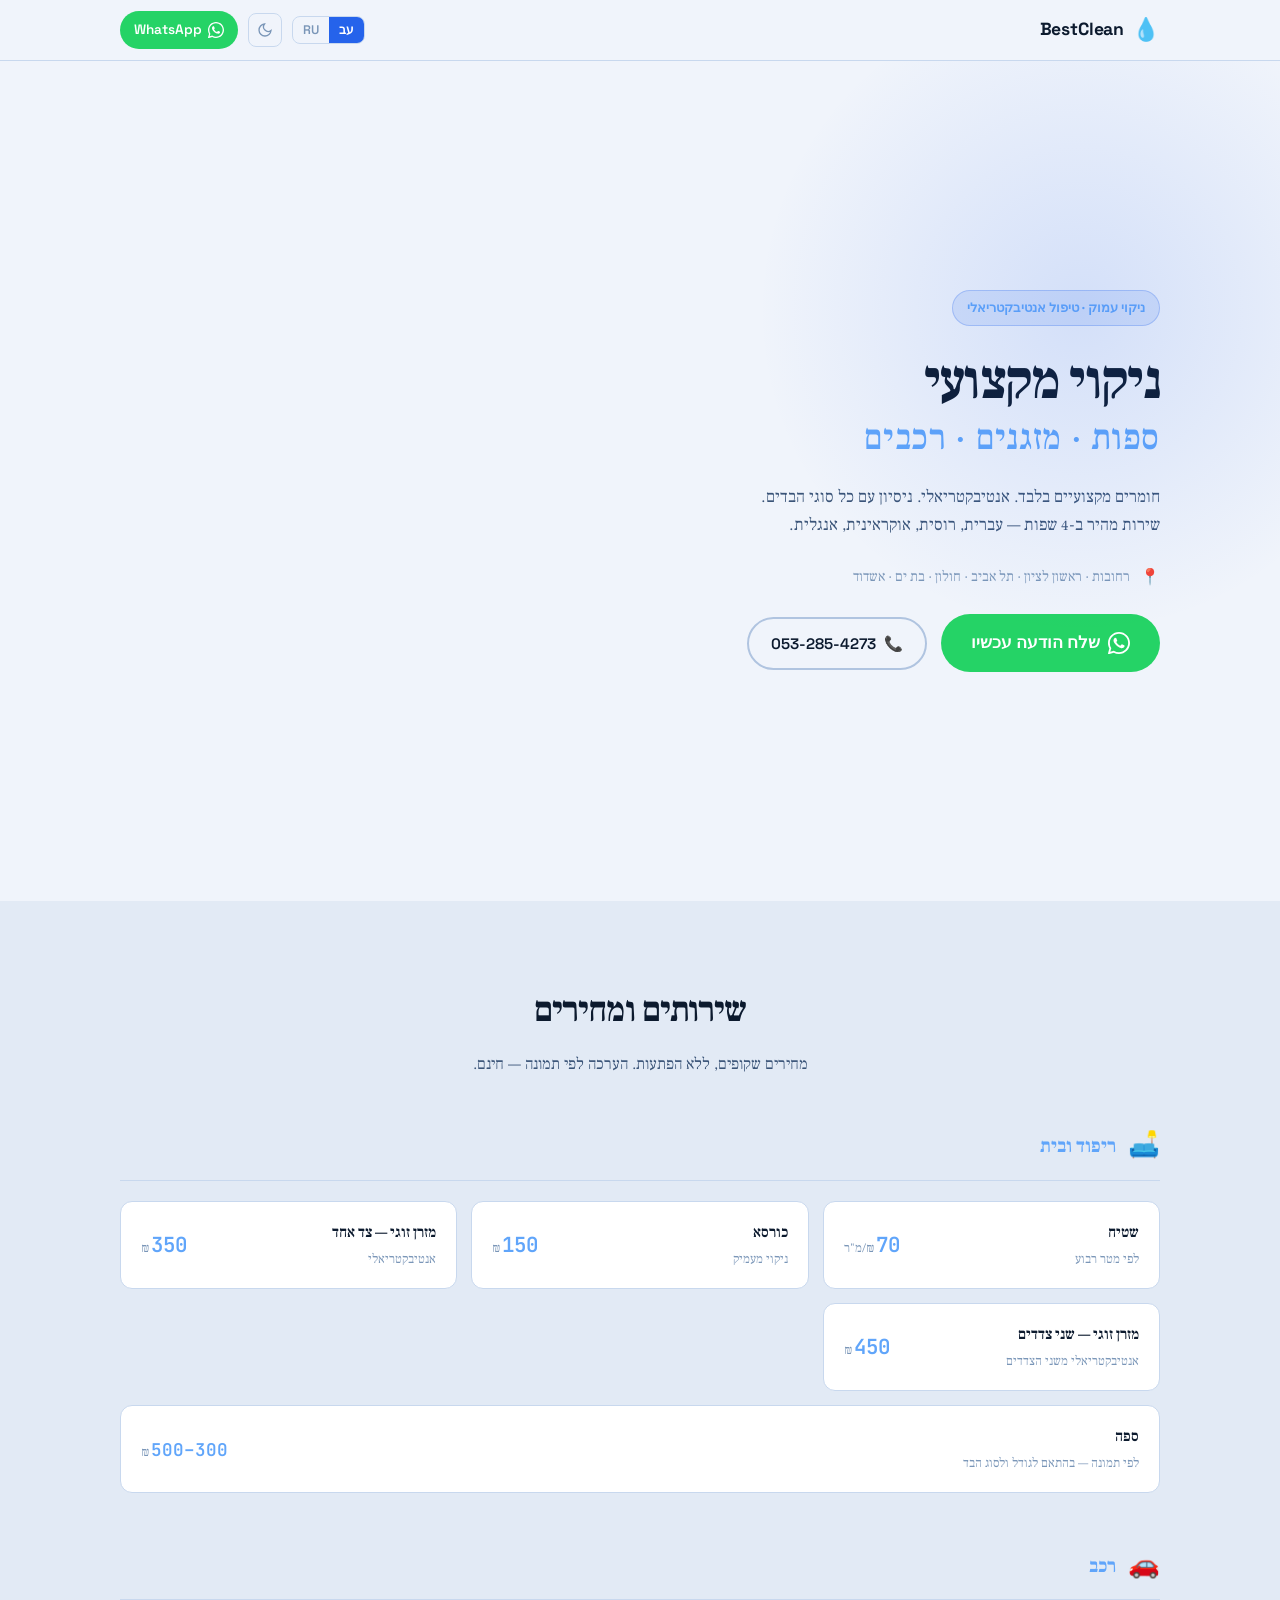
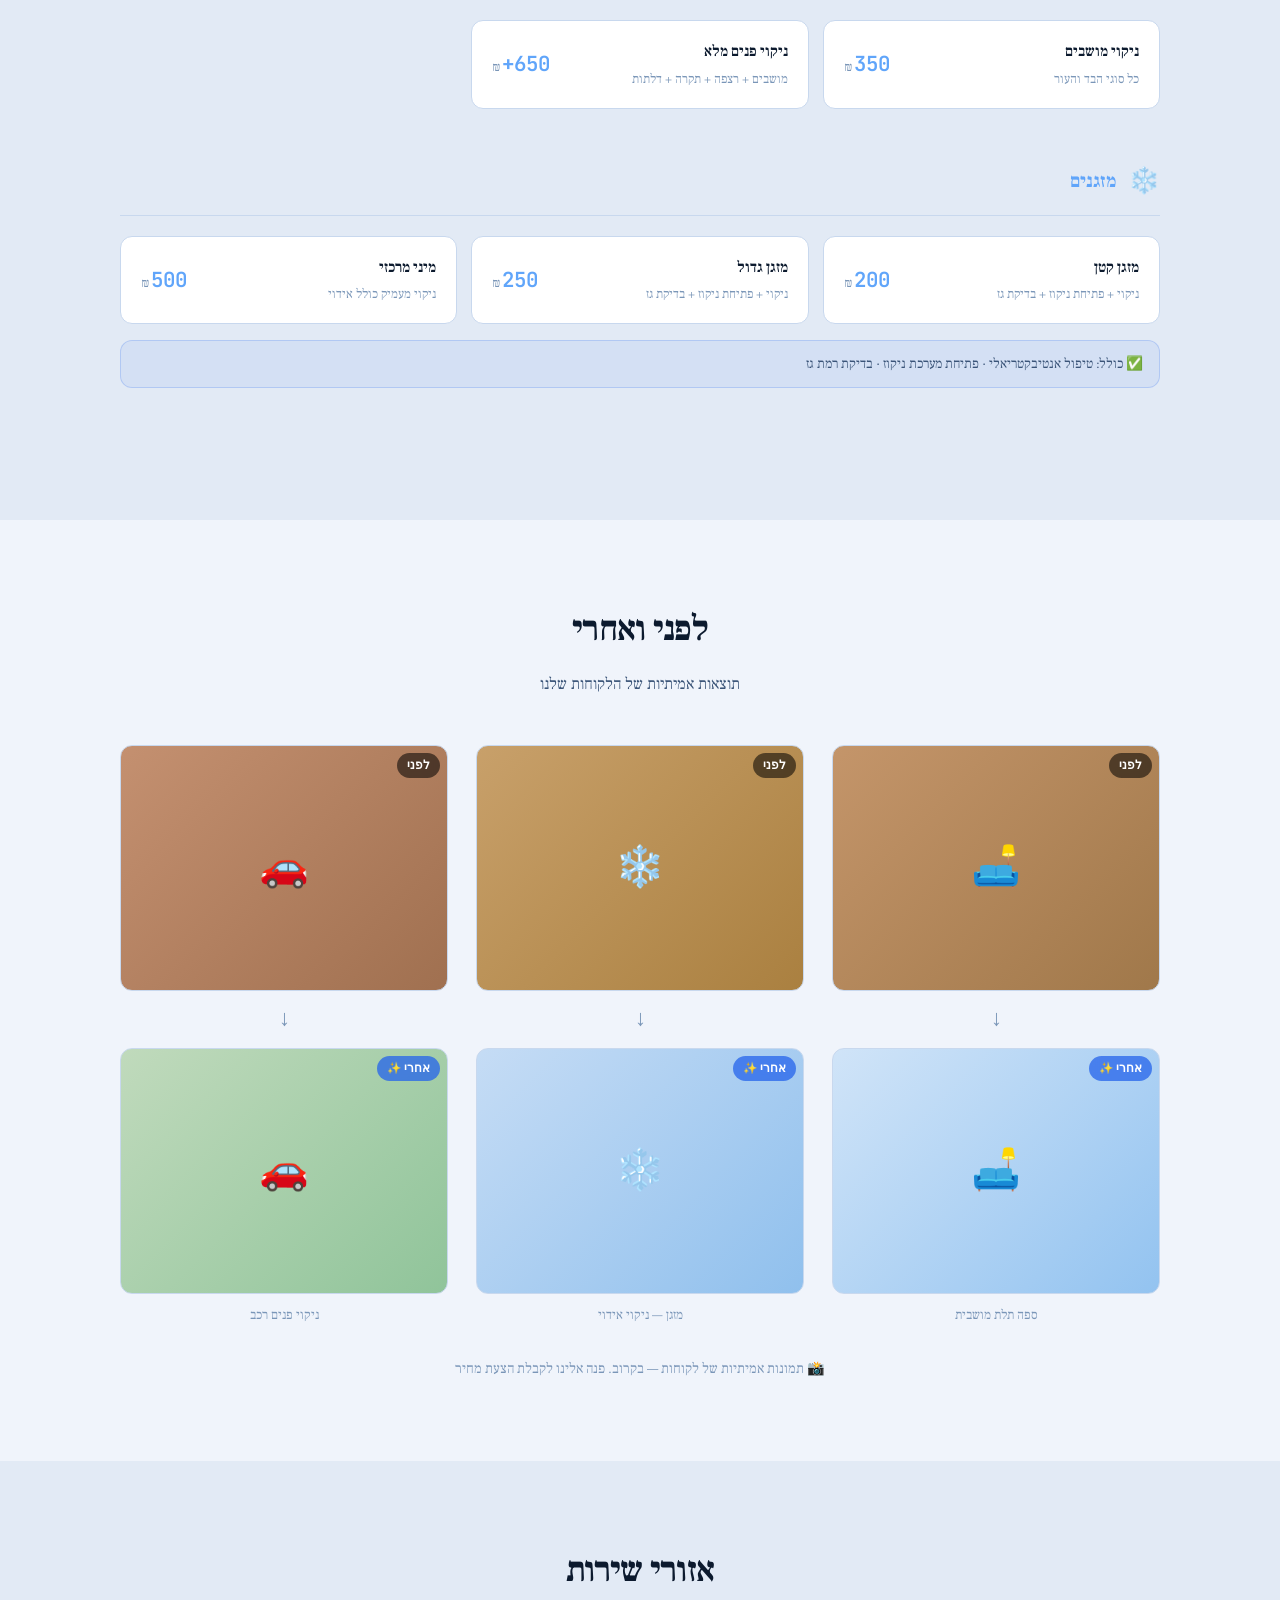
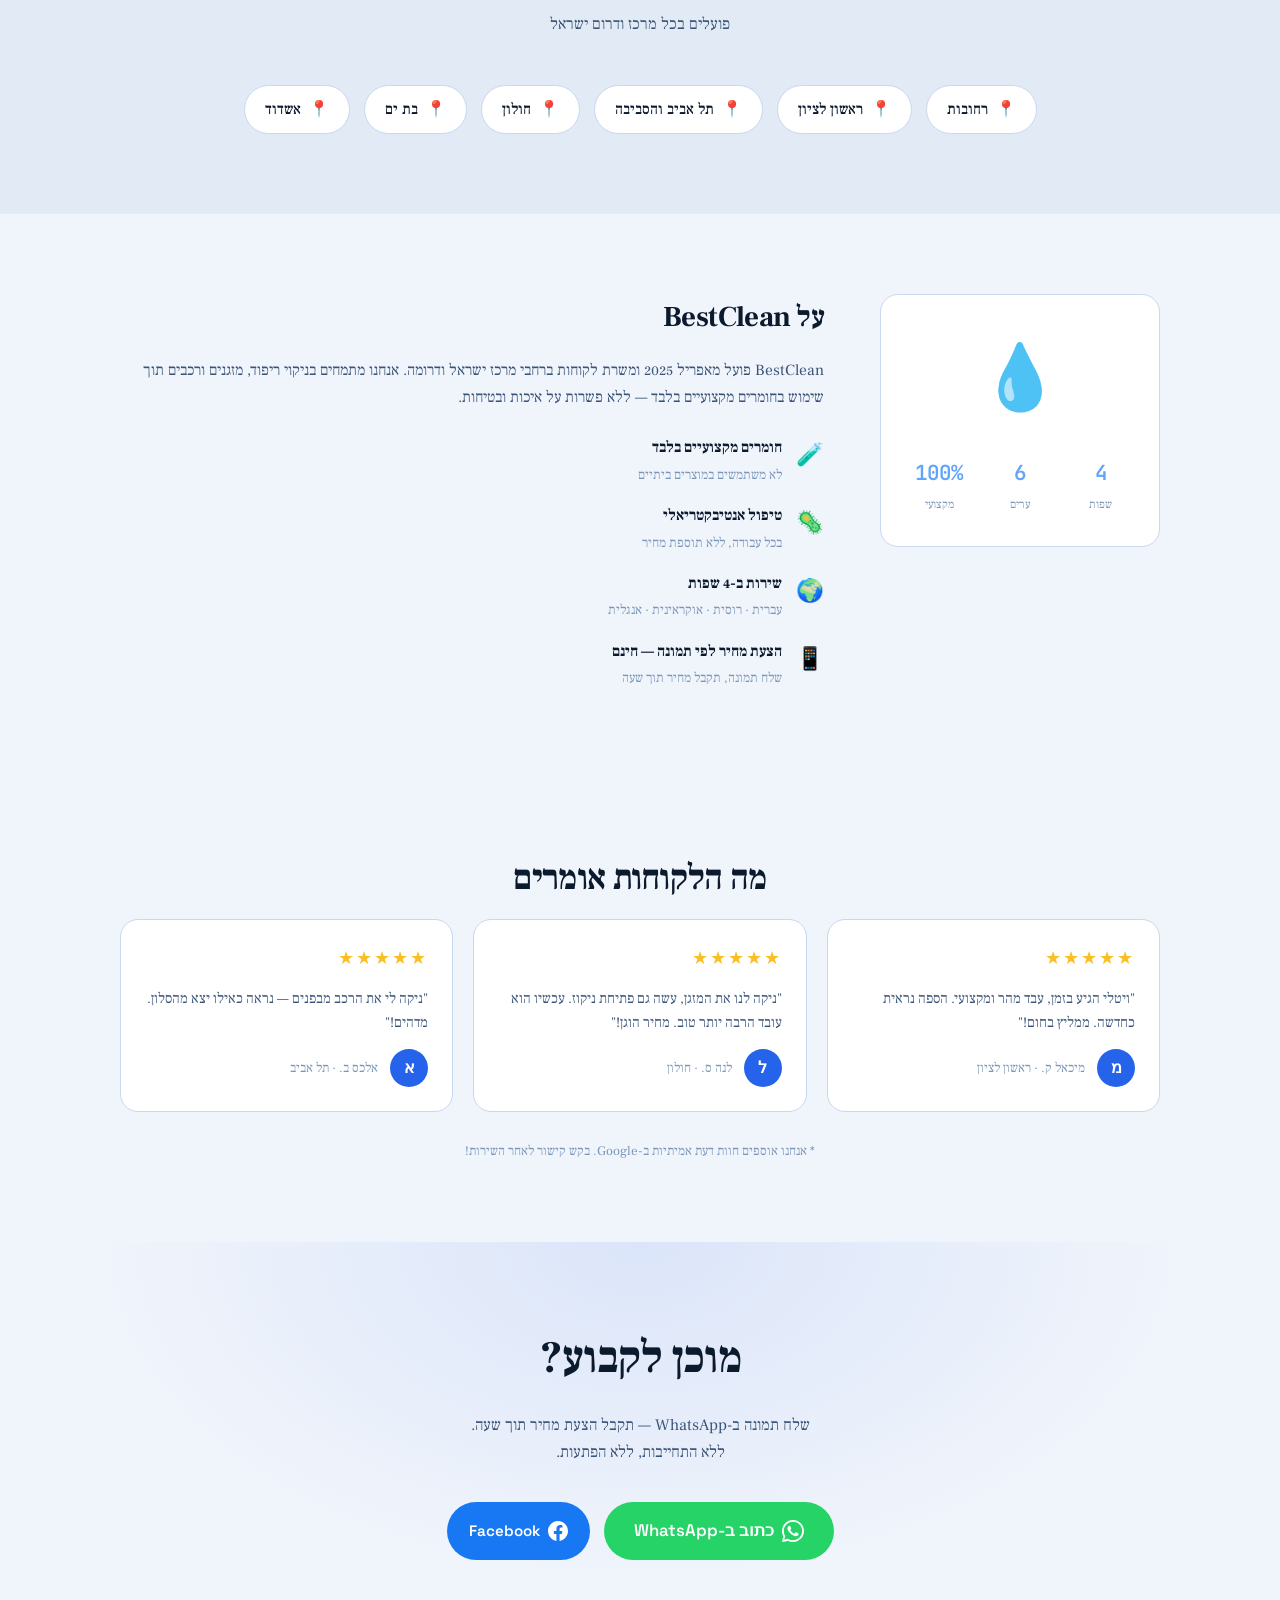
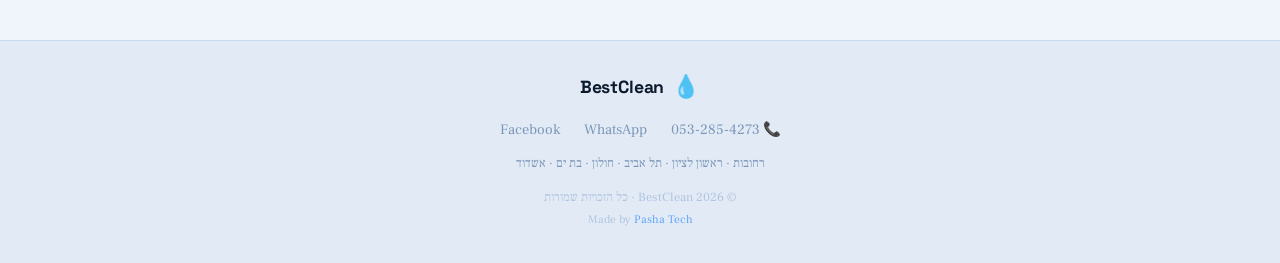
==== clients/bestclean/index.html @ 0916fb98 "feat: первый сайт клиента — BestClean (Виталий)" ====
<!DOCTYPE html>
<html lang="he" dir="rtl" data-lang="he" data-theme="dark">
<head>
  <meta charset="UTF-8" />
  <meta name="viewport" content="width=device-width, initial-scale=1.0" />

  <!-- SEO — Hebrew -->
  <title>BestClean · ניקוי מקצועי ספות מזגנים רכבים | רחובות, ראשון לציון, תל אביב</title>
  <meta name="description" content="ניקוי מקצועי של ספות, מזרנים, שטיחים, מזגנים ורכבים. שירות ב-4 שפות. רחובות, ראשון לציון, תל אביב, חולון, בת ים, אשדוד." />

  <!-- Open Graph -->
  <meta property="og:title" content="BestClean — ניקוי מקצועי" />
  <meta property="og:description" content="ספות, מזגנים, רכבים — ניקוי עמוק ואנטיבקטריאלי" />
  <meta property="og:type" content="website" />

  <!-- Fonts -->
  <link rel="preconnect" href="https://fonts.googleapis.com" />
  <link rel="preconnect" href="https://fonts.gstatic.com" crossorigin />
  <link href="https://fonts.googleapis.com/css2?family=Space+Grotesk:wght@400;500;600;700&family=Frank+Ruhl+Libre:wght@400;500;700&family=JetBrains+Mono:wght@400;600&display=swap" rel="stylesheet" />

  <link rel="stylesheet" href="styles.css" />
</head>
<body>

  <div class="grain" aria-hidden="true"></div>

  <!-- ============================
       НАВИГАЦИЯ
  ============================= -->
  <nav class="nav">
    <div class="nav-inner container">

      <a class="nav-logo" href="#">
        <span class="logo-drop">💧</span>
        <span class="logo-name">BestClean</span>
      </a>

      <div class="nav-actions">

        <!-- Переключатель языков -->
        <div class="lang-switch" role="group" aria-label="Language">
          <button class="lang-btn active" data-lang-btn="he">עב</button>
          <button class="lang-btn"        data-lang-btn="ru">RU</button>
        </div>

        <!-- Переключатель темы -->
        <button id="themeToggle" class="theme-toggle" aria-label="Toggle theme">
          <svg class="icon-sun" viewBox="0 0 24 24" fill="none" stroke="currentColor" stroke-width="2" stroke-linecap="round">
            <circle cx="12" cy="12" r="4"/>
            <line x1="12" y1="2"  x2="12" y2="4"/><line x1="12" y1="20" x2="12" y2="22"/>
            <line x1="4.22" y1="4.22" x2="5.64" y2="5.64"/><line x1="18.36" y1="18.36" x2="19.78" y2="19.78"/>
            <line x1="2" y1="12" x2="4" y2="12"/><line x1="20" y1="12" x2="22" y2="12"/>
            <line x1="4.22" y1="19.78" x2="5.64" y2="18.36"/><line x1="18.36" y1="5.64" x2="19.78" y2="4.22"/>
          </svg>
          <svg class="icon-moon" viewBox="0 0 24 24" fill="none" stroke="currentColor" stroke-width="2" stroke-linecap="round">
            <path d="M21 12.79A9 9 0 1 1 11.21 3a7 7 0 0 0 9.79 9.79z"/>
          </svg>
        </button>

        <!-- WhatsApp CTA -->
        <a class="btn-wa nav-cta" href="https://wa.me/972532854273?text=%D7%A9%D7%9C%D7%95%D7%9D%2C%20%D7%90%D7%A0%D7%99%20%D7%9E%D7%A2%D7%95%D7%A0%D7%99%D7%99%D7%9F%20%D7%91%D7%A0%D7%99%D7%A7%D7%95%D7%99" target="_blank" rel="noopener">
          <svg viewBox="0 0 24 24" fill="currentColor" width="16" height="16"><path d="M17.472 14.382c-.297-.149-1.758-.867-2.03-.967-.273-.099-.471-.148-.67.15-.197.297-.767.966-.94 1.164-.173.199-.347.223-.644.075-.297-.15-1.255-.463-2.39-1.475-.883-.788-1.48-1.761-1.653-2.059-.173-.297-.018-.458.13-.606.134-.133.298-.347.446-.52.149-.174.198-.298.298-.497.099-.198.05-.371-.025-.52-.075-.149-.669-1.612-.916-2.207-.242-.579-.487-.5-.669-.51-.173-.008-.371-.01-.57-.01-.198 0-.52.074-.792.372-.272.297-1.04 1.016-1.04 2.479 0 1.462 1.065 2.875 1.213 3.074.149.198 2.096 3.2 5.077 4.487.709.306 1.262.489 1.694.625.712.227 1.36.195 1.871.118.571-.085 1.758-.719 2.006-1.413.248-.694.248-1.289.173-1.413-.074-.124-.272-.198-.57-.347z"/><path d="M12 0C5.373 0 0 5.373 0 12c0 2.125.555 4.122 1.528 5.855L.057 23.215a.75.75 0 0 0 .928.928l5.36-1.471A11.943 11.943 0 0 0 12 24c6.627 0 12-5.373 12-12S18.627 0 12 0zm0 22c-1.907 0-3.694-.5-5.24-1.373l-.375-.217-3.882 1.065 1.065-3.882-.217-.375A9.956 9.956 0 0 1 2 12C2 6.477 6.477 2 12 2s10 4.477 10 10-4.477 10-10 10z"/></svg>
          WhatsApp
        </a>

      </div>
    </div>
  </nav>

  <!-- ============================
       HERO
  ============================= -->
  <section class="hero" id="hero">
    <div class="hero-glow" aria-hidden="true"></div>
    <div class="container">
      <div class="hero-content">

        <div class="badge he-only">ניקוי עמוק · טיפול אנטיבקטריאלי</div>
        <div class="badge ru-only">Глубокая чистка · Антибактериальная обработка</div>

        <h1>
          <span class="he-only">ניקוי מקצועי<br><span class="h1-sub">ספות · מזגנים · רכבים</span></span>
          <span class="ru-only">Профессиональная<br>химчистка<br><span class="h1-sub">Диваны · Кондиционеры · Авто</span></span>
        </h1>

        <p class="hero-desc he-only">
          חומרים מקצועיים בלבד. אנטיבקטריאלי. ניסיון עם כל סוגי הבדים.<br>
          שירות מהיר ב-4 שפות — עברית, רוסית, אוקראינית, אנגלית.
        </p>
        <p class="hero-desc ru-only">
          Только профессиональная химия. Антибактериальная обработка. Опыт со всеми тканями.<br>
          Быстрый сервис на 4 языках — иврит, русский, украинский, английский.
        </p>

        <div class="hero-cities">
          <span class="city-dot">📍</span>
          <span class="he-only">רחובות · ראשון לציון · תל אביב · חולון · בת ים · אשדוד</span>
          <span class="ru-only">Реховот · Ришон · Тель-Авив · Холон · Бат-Ям · Ашдод</span>
        </div>

        <div class="hero-actions">
          <a class="btn-wa btn-wa-lg" href="https://wa.me/972532854273?text=%D7%A9%D7%9C%D7%95%D7%9D%2C%20%D7%90%D7%A0%D7%99%20%D7%9E%D7%A2%D7%95%D7%A0%D7%99%D7%99%D7%9F%20%D7%91%D7%A0%D7%99%D7%A7%D7%95%D7%99" target="_blank" rel="noopener">
            <svg viewBox="0 0 24 24" fill="currentColor" width="22" height="22"><path d="M17.472 14.382c-.297-.149-1.758-.867-2.03-.967-.273-.099-.471-.148-.67.15-.197.297-.767.966-.94 1.164-.173.199-.347.223-.644.075-.297-.15-1.255-.463-2.39-1.475-.883-.788-1.48-1.761-1.653-2.059-.173-.297-.018-.458.13-.606.134-.133.298-.347.446-.52.149-.174.198-.298.298-.497.099-.198.05-.371-.025-.52-.075-.149-.669-1.612-.916-2.207-.242-.579-.487-.5-.669-.51-.173-.008-.371-.01-.57-.01-.198 0-.52.074-.792.372-.272.297-1.04 1.016-1.04 2.479 0 1.462 1.065 2.875 1.213 3.074.149.198 2.096 3.2 5.077 4.487.709.306 1.262.489 1.694.625.712.227 1.36.195 1.871.118.571-.085 1.758-.719 2.006-1.413.248-.694.248-1.289.173-1.413-.074-.124-.272-.198-.57-.347z"/><path d="M12 0C5.373 0 0 5.373 0 12c0 2.125.555 4.122 1.528 5.855L.057 23.215a.75.75 0 0 0 .928.928l5.36-1.471A11.943 11.943 0 0 0 12 24c6.627 0 12-5.373 12-12S18.627 0 12 0zm0 22c-1.907 0-3.694-.5-5.24-1.373l-.375-.217-3.882 1.065 1.065-3.882-.217-.375A9.956 9.956 0 0 1 2 12C2 6.477 6.477 2 12 2s10 4.477 10 10-4.477 10-10 10z"/></svg>
            <span class="he-only">שלח הודעה עכשיו</span>
            <span class="ru-only">Написать сейчас</span>
          </a>
          <a class="btn-phone" href="tel:+972532854273">
            <span>📞</span> 053-285-4273
          </a>
        </div>

      </div>
    </div>
  </section>

  <!-- ============================
       УСЛУГИ И ПРАЙС
  ============================= -->
  <section class="services section-fade" id="services">
    <div class="container">

      <h2 class="section-title">
        <span class="he-only">שירותים ומחירים</span>
        <span class="ru-only">Услуги и цены</span>
      </h2>
      <p class="section-sub he-only">מחירים שקופים, ללא הפתעות. הערכה לפי תמונה — חינם.</p>
      <p class="section-sub ru-only">Прозрачные цены без сюрпризов. Оценка по фото — бесплатно.</p>

      <!-- Категория 1: Мягкая мебель -->
      <div class="service-category">
        <div class="category-header">
          <span class="category-icon">🛋️</span>
          <h3>
            <span class="he-only">ריפוד ובית</span>
            <span class="ru-only">Мягкая мебель</span>
          </h3>
        </div>
        <div class="service-grid">

          <div class="service-card">
            <div class="service-info">
              <div class="service-name">
                <span class="he-only">שטיח</span>
                <span class="ru-only">Ковёр</span>
              </div>
              <div class="service-desc">
                <span class="he-only">לפי מטר רבוע</span>
                <span class="ru-only">За квадратный метр</span>
              </div>
            </div>
            <div class="service-price"><span class="price-num">70</span><span class="price-sym">₪/מ"ר</span></div>
          </div>

          <div class="service-card">
            <div class="service-info">
              <div class="service-name">
                <span class="he-only">כורסא</span>
                <span class="ru-only">Кресло</span>
              </div>
              <div class="service-desc">
                <span class="he-only">ניקוי מעמיק</span>
                <span class="ru-only">Глубокая чистка</span>
              </div>
            </div>
            <div class="service-price"><span class="price-num">150</span><span class="price-sym">₪</span></div>
          </div>

          <div class="service-card">
            <div class="service-info">
              <div class="service-name">
                <span class="he-only">מזרן זוגי — צד אחד</span>
                <span class="ru-only">Матрас двусп. — 1 сторона</span>
              </div>
              <div class="service-desc">
                <span class="he-only">אנטיבקטריאלי</span>
                <span class="ru-only">Антибактериальная обработка</span>
              </div>
            </div>
            <div class="service-price"><span class="price-num">350</span><span class="price-sym">₪</span></div>
          </div>

          <div class="service-card">
            <div class="service-info">
              <div class="service-name">
                <span class="he-only">מזרן זוגי — שני צדדים</span>
                <span class="ru-only">Матрас двусп. — 2 стороны</span>
              </div>
              <div class="service-desc">
                <span class="he-only">אנטיבקטריאלי משני הצדדים</span>
                <span class="ru-only">Обе стороны</span>
              </div>
            </div>
            <div class="service-price"><span class="price-num">450</span><span class="price-sym">₪</span></div>
          </div>

          <div class="service-card service-card-wide">
            <div class="service-info">
              <div class="service-name">
                <span class="he-only">ספה</span>
                <span class="ru-only">Диван</span>
              </div>
              <div class="service-desc">
                <span class="he-only">לפי תמונה — בהתאם לגודל ולסוג הבד</span>
                <span class="ru-only">По фото — зависит от размера и типа ткани</span>
              </div>
            </div>
            <div class="service-price price-range"><span class="price-num">300–500</span><span class="price-sym">₪</span></div>
          </div>

        </div>
      </div>

      <!-- Категория 2: Автомобили -->
      <div class="service-category">
        <div class="category-header">
          <span class="category-icon">🚗</span>
          <h3>
            <span class="he-only">רכב</span>
            <span class="ru-only">Автомобили</span>
          </h3>
        </div>
        <div class="service-grid">

          <div class="service-card">
            <div class="service-info">
              <div class="service-name">
                <span class="he-only">ניקוי מושבים</span>
                <span class="ru-only">Сиденья автомобиля</span>
              </div>
              <div class="service-desc">
                <span class="he-only">כל סוגי הבד והעור</span>
                <span class="ru-only">Ткань и кожа</span>
              </div>
            </div>
            <div class="service-price"><span class="price-num">350</span><span class="price-sym">₪</span></div>
          </div>

          <div class="service-card">
            <div class="service-info">
              <div class="service-name">
                <span class="he-only">ניקוי פנים מלא</span>
                <span class="ru-only">Полная чистка изнутри</span>
              </div>
              <div class="service-desc">
                <span class="he-only">מושבים + רצפה + תקרה + דלתות</span>
                <span class="ru-only">Сиденья + пол + потолок + двери</span>
              </div>
            </div>
            <div class="service-price"><span class="price-num">650+</span><span class="price-sym">₪</span></div>
          </div>

        </div>
      </div>

      <!-- Категория 3: Кондиционеры -->
      <div class="service-category">
        <div class="category-header">
          <span class="category-icon">❄️</span>
          <h3>
            <span class="he-only">מזגנים</span>
            <span class="ru-only">Кондиционеры</span>
          </h3>
        </div>
        <div class="service-grid">

          <div class="service-card">
            <div class="service-info">
              <div class="service-name">
                <span class="he-only">מזגן קטן</span>
                <span class="ru-only">Кондиционер маленький</span>
              </div>
              <div class="service-desc">
                <span class="he-only">ניקוי + פתיחת ניקוז + בדיקת גז</span>
                <span class="ru-only">Чистка + дренаж + проверка газа</span>
              </div>
            </div>
            <div class="service-price"><span class="price-num">200</span><span class="price-sym">₪</span></div>
          </div>

          <div class="service-card">
            <div class="service-info">
              <div class="service-name">
                <span class="he-only">מזגן גדול</span>
                <span class="ru-only">Кондиционер большой</span>
              </div>
              <div class="service-desc">
                <span class="he-only">ניקוי + פתיחת ניקוז + בדיקת גז</span>
                <span class="ru-only">Чистка + дренаж + проверка газа</span>
              </div>
            </div>
            <div class="service-price"><span class="price-num">250</span><span class="price-sym">₪</span></div>
          </div>

          <div class="service-card">
            <div class="service-info">
              <div class="service-name">
                <span class="he-only">מיני מרכזי</span>
                <span class="ru-only">Мини-меркази (центральный)</span>
              </div>
              <div class="service-desc">
                <span class="he-only">ניקוי מעמיק כולל אידוי</span>
                <span class="ru-only">Глубокая чистка, включая испаритель</span>
              </div>
            </div>
            <div class="service-price"><span class="price-num">500</span><span class="price-sym">₪</span></div>
          </div>

        </div>
        <div class="services-note">
          <span class="he-only">✅ כולל: טיפול אנטיבקטריאלי · פתיחת מערכת ניקוז · בדיקת רמת גז</span>
          <span class="ru-only">✅ Включено: антибактериальная обработка · пробивка дренажа · проверка уровня газа</span>
        </div>
      </div>

    </div>
  </section>

  <!-- ============================
       ГАЛЕРЕЯ ДО / ПОСЛЕ
  ============================= -->
  <section class="gallery section-fade" id="gallery">
    <div class="container">

      <h2 class="section-title">
        <span class="he-only">לפני ואחרי</span>
        <span class="ru-only">До и после</span>
      </h2>
      <p class="section-sub he-only">תוצאות אמיתיות של הלקוחות שלנו</p>
      <p class="section-sub ru-only">Реальные результаты наших клиентов</p>

      <div class="gallery-grid">

        <!-- Пара 1: Диван -->
        <div class="gallery-pair">
          <div class="gallery-item before">
            <div class="gallery-img sofa-before">🛋️</div>
            <div class="gallery-label">
              <span class="he-only">לפני</span>
              <span class="ru-only">До</span>
            </div>
          </div>
          <div class="gallery-arrow">→</div>
          <div class="gallery-item after">
            <div class="gallery-img sofa-after">🛋️</div>
            <div class="gallery-label after-label">
              <span class="he-only">אחרי ✨</span>
              <span class="ru-only">После ✨</span>
            </div>
          </div>
          <div class="gallery-caption">
            <span class="he-only">ספה תלת מושבית</span>
            <span class="ru-only">Диван трёхместный</span>
          </div>
        </div>

        <!-- Пара 2: Кондиционер -->
        <div class="gallery-pair">
          <div class="gallery-item before">
            <div class="gallery-img ac-before">❄️</div>
            <div class="gallery-label">
              <span class="he-only">לפני</span>
              <span class="ru-only">До</span>
            </div>
          </div>
          <div class="gallery-arrow">→</div>
          <div class="gallery-item after">
            <div class="gallery-img ac-after">❄️</div>
            <div class="gallery-label after-label">
              <span class="he-only">אחרי ✨</span>
              <span class="ru-only">После ✨</span>
            </div>
          </div>
          <div class="gallery-caption">
            <span class="he-only">מזגן — ניקוי אידוי</span>
            <span class="ru-only">Кондиционер — паровая чистка</span>
          </div>
        </div>

        <!-- Пара 3: Автомобиль -->
        <div class="gallery-pair">
          <div class="gallery-item before">
            <div class="gallery-img car-before">🚗</div>
            <div class="gallery-label">
              <span class="he-only">לפני</span>
              <span class="ru-only">До</span>
            </div>
          </div>
          <div class="gallery-arrow">→</div>
          <div class="gallery-item after">
            <div class="gallery-img car-after">🚗</div>
            <div class="gallery-label after-label">
              <span class="he-only">אחרי ✨</span>
              <span class="ru-only">После ✨</span>
            </div>
          </div>
          <div class="gallery-caption">
            <span class="he-only">ניקוי פנים רכב</span>
            <span class="ru-only">Полная чистка авто</span>
          </div>
        </div>

      </div>

      <p class="gallery-note">
        <span class="he-only">📸 תמונות אמיתיות של לקוחות — בקרוב. פנה אלינו לקבלת הצעת מחיר</span>
        <span class="ru-only">📸 Реальные фото клиентов — скоро. Напишите нам для оценки</span>
      </p>

    </div>
  </section>

  <!-- ============================
       ЗОНА ОБСЛУЖИВАНИЯ
  ============================= -->
  <section class="areas section-fade" id="areas">
    <div class="container">

      <h2 class="section-title">
        <span class="he-only">אזורי שירות</span>
        <span class="ru-only">Зона обслуживания</span>
      </h2>
      <p class="section-sub he-only">פועלים בכל מרכז ודרום ישראל</p>
      <p class="section-sub ru-only">Работаем по всему центру и югу Израиля</p>

      <div class="areas-grid">
        <div class="area-chip">
          <span class="area-pin">📍</span>
          <span class="he-only">רחובות</span>
          <span class="ru-only">Реховот</span>
        </div>
        <div class="area-chip">
          <span class="area-pin">📍</span>
          <span class="he-only">ראשון לציון</span>
          <span class="ru-only">Ришон-ле-Цион</span>
        </div>
        <div class="area-chip">
          <span class="area-pin">📍</span>
          <span class="he-only">תל אביב והסביבה</span>
          <span class="ru-only">Тель-Авив и округ</span>
        </div>
        <div class="area-chip">
          <span class="area-pin">📍</span>
          <span class="he-only">חולון</span>
          <span class="ru-only">Холон</span>
        </div>
        <div class="area-chip">
          <span class="area-pin">📍</span>
          <span class="he-only">בת ים</span>
          <span class="ru-only">Бат-Ям</span>
        </div>
        <div class="area-chip">
          <span class="area-pin">📍</span>
          <span class="he-only">אשדוד</span>
          <span class="ru-only">Ашдод</span>
        </div>
      </div>

    </div>
  </section>

  <!-- ============================
       О КОМПАНИИ
  ============================= -->
  <section class="about section-fade" id="about">
    <div class="container">

      <div class="about-grid">
        <div class="about-visual">
          <div class="about-icon-block">
            <span class="about-emoji">💧</span>
            <div class="about-stats">
              <div class="stat">
                <span class="stat-num">4</span>
                <span class="stat-label he-only">שפות</span>
                <span class="stat-label ru-only">языка</span>
              </div>
              <div class="stat">
                <span class="stat-num">6</span>
                <span class="stat-label he-only">ערים</span>
                <span class="stat-label ru-only">городов</span>
              </div>
              <div class="stat">
                <span class="stat-num">100%</span>
                <span class="stat-label he-only">מקצועי</span>
                <span class="stat-label ru-only">профессионально</span>
              </div>
            </div>
          </div>
        </div>

        <div class="about-text">
          <h2>
            <span class="he-only">על BestClean</span>
            <span class="ru-only">О компании BestClean</span>
          </h2>

          <p class="he-only">
            BestClean פועל מאפריל 2025 ומשרת לקוחות ברחבי מרכז ישראל ודרומה.
            אנחנו מתמחים בניקוי ריפוד, מזגנים ורכבים תוך שימוש בחומרים מקצועיים בלבד —
            ללא פשרות על איכות ובטיחות.
          </p>
          <p class="ru-only">
            BestClean работает с апреля 2025 года, обслуживая клиентов по всему центру и югу Израиля.
            Специализируемся на чистке мягкой мебели, кондиционеров и автомобилей —
            только профессиональная химия, без компромиссов по качеству и безопасности.
          </p>

          <ul class="about-features">
            <li>
              <span class="feature-icon">🧪</span>
              <div>
                <strong class="he-only">חומרים מקצועיים בלבד</strong>
                <strong class="ru-only">Только профессиональная химия</strong>
                <p class="he-only">לא משתמשים במוצרים ביתיים</p>
                <p class="ru-only">Не используем бытовые средства</p>
              </div>
            </li>
            <li>
              <span class="feature-icon">🦠</span>
              <div>
                <strong class="he-only">טיפול אנטיבקטריאלי</strong>
                <strong class="ru-only">Антибактериальная обработка</strong>
                <p class="he-only">בכל עבודה, ללא תוספת מחיר</p>
                <p class="ru-only">В каждом заказе, без доплаты</p>
              </div>
            </li>
            <li>
              <span class="feature-icon">🌍</span>
              <div>
                <strong class="he-only">שירות ב-4 שפות</strong>
                <strong class="ru-only">Сервис на 4 языках</strong>
                <p class="he-only">עברית · רוסית · אוקראינית · אנגלית</p>
                <p class="ru-only">Иврит · Русский · Украинский · Английский</p>
              </div>
            </li>
            <li>
              <span class="feature-icon">📱</span>
              <div>
                <strong class="he-only">הצעת מחיר לפי תמונה — חינם</strong>
                <strong class="ru-only">Оценка по фото — бесплатно</strong>
                <p class="he-only">שלח תמונה, תקבל מחיר תוך שעה</p>
                <p class="ru-only">Пришли фото — цена в течение часа</p>
              </div>
            </li>
          </ul>
        </div>
      </div>

    </div>
  </section>

  <!-- ============================
       ОТЗЫВЫ
  ============================= -->
  <section class="reviews section-fade" id="reviews">
    <div class="container">

      <h2 class="section-title">
        <span class="he-only">מה הלקוחות אומרים</span>
        <span class="ru-only">Что говорят клиенты</span>
      </h2>

      <div class="reviews-grid">

        <div class="review-card">
          <div class="review-stars">★★★★★</div>
          <p class="review-text he-only">"ויטלי הגיע בזמן, עבד מהר ומקצועי. הספה נראית כחדשה. ממליץ בחום!"</p>
          <p class="review-text ru-only">"Виталий приехал вовремя, работал быстро и профессионально. Диван как новый. Рекомендую!"</p>
          <div class="review-author">
            <div class="review-avatar">מ</div>
            <div>
              <div class="review-name he-only">מיכאל ק. · ראשון לציון</div>
              <div class="review-name ru-only">Михаил К. · Ришон-ле-Цион</div>
            </div>
          </div>
        </div>

        <div class="review-card">
          <div class="review-stars">★★★★★</div>
          <p class="review-text he-only">"ניקה לנו את המזגן, עשה גם פתיחת ניקוז. עכשיו הוא עובד הרבה יותר טוב. מחיר הוגן!"</p>
          <p class="review-text ru-only">"Почистил кондиционер, сделал и дренаж. Теперь работает намного лучше. Цена честная!"</p>
          <div class="review-author">
            <div class="review-avatar">ל</div>
            <div>
              <div class="review-name he-only">לנה ס. · חולון</div>
              <div class="review-name ru-only">Лена С. · Холон</div>
            </div>
          </div>
        </div>

        <div class="review-card">
          <div class="review-stars">★★★★★</div>
          <p class="review-text he-only">"ניקה לי את הרכב מבפנים — נראה כאילו יצא מהסלון. מדהים!"</p>
          <p class="review-text ru-only">"Почистил машину изнутри — выглядит как из салона. Потрясающе!"</p>
          <div class="review-author">
            <div class="review-avatar">א</div>
            <div>
              <div class="review-name he-only">אלכס ב. · תל אביב</div>
              <div class="review-name ru-only">Алекс Б. · Тель-Авив</div>
            </div>
          </div>
        </div>

      </div>

      <p class="reviews-disclaimer">
        <span class="he-only">* אנחנו אוספים חוות דעת אמיתיות ב-Google. בקש קישור לאחר השירות!</span>
        <span class="ru-only">* Собираем реальные отзывы в Google. Попроси ссылку после услуги!</span>
      </p>

    </div>
  </section>

  <!-- ============================
       ФИНАЛЬНЫЙ CTA
  ============================= -->
  <section class="cta section-fade" id="cta">
    <div class="container">
      <h2>
        <span class="he-only">מוכן לקבוע?</span>
        <span class="ru-only">Готов записаться?</span>
      </h2>
      <p class="he-only">שלח תמונה ב-WhatsApp — תקבל הצעת מחיר תוך שעה.<br>ללא התחייבות, ללא הפתעות.</p>
      <p class="ru-only">Пришли фото в WhatsApp — цена в течение часа.<br>Без обязательств, без сюрпризов.</p>
      <div class="cta-actions">
        <a class="btn-wa btn-wa-lg" href="https://wa.me/972532854273?text=%D7%A9%D7%9C%D7%95%D7%9D%2C%20%D7%90%D7%A0%D7%99%20%D7%9E%D7%A2%D7%95%D7%A0%D7%99%D7%99%D7%9F%20%D7%91%D7%A0%D7%99%D7%A7%D7%95%D7%99" target="_blank" rel="noopener">
          <svg viewBox="0 0 24 24" fill="currentColor" width="22" height="22"><path d="M17.472 14.382c-.297-.149-1.758-.867-2.03-.967-.273-.099-.471-.148-.67.15-.197.297-.767.966-.94 1.164-.173.199-.347.223-.644.075-.297-.15-1.255-.463-2.39-1.475-.883-.788-1.48-1.761-1.653-2.059-.173-.297-.018-.458.13-.606.134-.133.298-.347.446-.52.149-.174.198-.298.298-.497.099-.198.05-.371-.025-.52-.075-.149-.669-1.612-.916-2.207-.242-.579-.487-.5-.669-.51-.173-.008-.371-.01-.57-.01-.198 0-.52.074-.792.372-.272.297-1.04 1.016-1.04 2.479 0 1.462 1.065 2.875 1.213 3.074.149.198 2.096 3.2 5.077 4.487.709.306 1.262.489 1.694.625.712.227 1.36.195 1.871.118.571-.085 1.758-.719 2.006-1.413.248-.694.248-1.289.173-1.413-.074-.124-.272-.198-.57-.347z"/><path d="M12 0C5.373 0 0 5.373 0 12c0 2.125.555 4.122 1.528 5.855L.057 23.215a.75.75 0 0 0 .928.928l5.36-1.471A11.943 11.943 0 0 0 12 24c6.627 0 12-5.373 12-12S18.627 0 12 0zm0 22c-1.907 0-3.694-.5-5.24-1.373l-.375-.217-3.882 1.065 1.065-3.882-.217-.375A9.956 9.956 0 0 1 2 12C2 6.477 6.477 2 12 2s10 4.477 10 10-4.477 10-10 10z"/></svg>
          <span class="he-only">כתוב ב-WhatsApp</span>
          <span class="ru-only">Написать в WhatsApp</span>
        </a>
        <a class="btn-fb" href="https://www.facebook.com/profile.php?id=61559598930345" target="_blank" rel="noopener">
          <svg viewBox="0 0 24 24" fill="currentColor" width="20" height="20"><path d="M24 12.073c0-6.627-5.373-12-12-12s-12 5.373-12 12c0 5.99 4.388 10.954 10.125 11.854v-8.385H7.078v-3.47h3.047V9.43c0-3.007 1.792-4.669 4.533-4.669 1.312 0 2.686.235 2.686.235v2.953H15.83c-1.491 0-1.956.925-1.956 1.874v2.25h3.328l-.532 3.47h-2.796v8.385C19.612 23.027 24 18.062 24 12.073z"/></svg>
          Facebook
        </a>
      </div>
    </div>
  </section>

  <!-- ============================
       ФУТЕР
  ============================= -->
  <footer class="footer">
    <div class="container">
      <div class="footer-brand">
        <span class="logo-drop">💧</span>
        <span class="logo-name">BestClean</span>
      </div>
      <div class="footer-contacts">
        <a href="tel:+972532854273">📞 053-285-4273</a>
        <a href="https://wa.me/972532854273" target="_blank" rel="noopener">WhatsApp</a>
        <a href="https://www.facebook.com/profile.php?id=61559598930345" target="_blank" rel="noopener">Facebook</a>
      </div>
      <p class="footer-areas he-only">רחובות · ראשון לציון · תל אביב · חולון · בת ים · אשדוד</p>
      <p class="footer-areas ru-only">Реховот · Ришон · Тель-Авив · Холон · Бат-Ям · Ашдод</p>
      <p class="footer-copy">
        © 2026 BestClean · <span class="he-only">כל הזכויות שמורות</span><span class="ru-only">Все права защищены</span>
        <br><span class="footer-made">Made by <a href="https://kushnirpasha-lang.github.io/pasha-tech/" target="_blank">Pasha Tech</a></span>
      </p>
    </div>
  </footer>

  <script src="script.js"></script>
</body>
</html>
---- clients/bestclean/styles.css ----
/* ===========================
   ПЕРЕМЕННЫЕ — ТЁМНАЯ ТЕМА
=========================== */
:root,
[data-theme="dark"] {
  --bg:          #08111F;
  --bg-2:        #0D1B2E;
  --bg-card:     #0F2040;
  --bg-card-2:   #162848;
  --border:      #1C3255;
  --border-2:    #254070;
  --text:        #EEF2F8;
  --text-2:      #9DB4CC;
  --text-3:      #5C7A99;
  --accent:      #2563EB;
  --accent-dark: #1D4ED8;
  --accent-light:#60A5FA;
  --green:       #22C55E;
  --radius:      12px;
  --radius-lg:   18px;
  --nav-bg:      rgba(8, 17, 31, 0.88);
}

/* ===========================
   ПЕРЕМЕННЫЕ — СВЕТЛАЯ ТЕМА
=========================== */
[data-theme="light"] {
  --bg:          #F0F4FB;
  --bg-2:        #E2EAF5;
  --bg-card:     #FFFFFF;
  --bg-card-2:   #F7FAFF;
  --border:      #C8D8EE;
  --border-2:    #B0C4E0;
  --text:        #0C1A2E;
  --text-2:      #3A5478;
  --text-3:      #7A96B8;
  --nav-bg:      rgba(240, 244, 251, 0.9);
}

[data-theme="light"] .grain { opacity: 0.02; }

/* ===========================
   СБРОС И БАЗА
=========================== */
*, *::before, *::after { box-sizing: border-box; margin: 0; padding: 0; }

html { scroll-behavior: smooth; }

body {
  background: var(--bg);
  color: var(--text);
  line-height: 1.65;
  -webkit-font-smoothing: antialiased;
  transition: background 0.3s, color 0.3s;
}

/* Шрифты по языку */
html[data-lang="he"] body { font-family: 'Frank Ruhl Libre', Georgia, serif; }
html[data-lang="ru"] body { font-family: 'Space Grotesk', system-ui, sans-serif; }

/* Моноширинный для цен */
.price-num {
  font-family: 'JetBrains Mono', 'Courier New', monospace;
  font-weight: 600;
}

/* ===========================
   ПЕРЕКЛЮЧАТЕЛЬ ЯЗЫКОВ
=========================== */
html[data-lang="he"] .ru-only { display: none; }
html[data-lang="ru"] .he-only { display: none; }

/* ===========================
   ЗЕРНО / ТЕКСТУРА
=========================== */
.grain {
  position: fixed;
  inset: 0;
  pointer-events: none;
  z-index: 9999;
  opacity: 0.04;
  background-image:
    repeating-linear-gradient(0deg, transparent, transparent 1px, rgba(100,140,200,0.03) 1px, rgba(100,140,200,0.03) 2px),
    repeating-linear-gradient(90deg, transparent, transparent 1px, rgba(100,140,200,0.02) 1px, rgba(100,140,200,0.02) 2px);
}

/* ===========================
   КОНТЕЙНЕР
=========================== */
.container { width: 100%; max-width: 1080px; margin: 0 auto; padding: 0 20px; }

/* ===========================
   СЕКЦИИ — АНИМАЦИЯ
=========================== */
.section-fade {
  opacity: 0;
  transform: translateY(28px);
  transition: opacity 0.6s ease, transform 0.6s ease;
}
.section-fade.visible { opacity: 1; transform: translateY(0); }

/* ===========================
   НАВИГАЦИЯ
=========================== */
.nav {
  position: sticky;
  top: 0;
  z-index: 100;
  background: var(--nav-bg);
  backdrop-filter: blur(14px);
  -webkit-backdrop-filter: blur(14px);
  border-bottom: 1px solid var(--border);
  transition: background 0.3s;
}

.nav-inner {
  display: flex;
  align-items: center;
  justify-content: space-between;
  height: 60px;
}

.nav-logo {
  display: flex;
  align-items: center;
  gap: 8px;
  text-decoration: none;
  color: var(--text);
}

.logo-drop { font-size: 1.4rem; line-height: 1; }
.logo-name { font-family: 'Space Grotesk', sans-serif; font-weight: 700; font-size: 1.1rem; letter-spacing: -0.01em; }

.nav-actions { display: flex; align-items: center; gap: 10px; }

/* Переключатель языков */
.lang-switch {
  display: flex;
  border: 1px solid var(--border);
  border-radius: 8px;
  overflow: hidden;
}

.lang-btn {
  background: transparent;
  border: none;
  color: var(--text-3);
  font-family: 'Space Grotesk', sans-serif;
  font-size: 0.78rem;
  font-weight: 600;
  padding: 5px 10px;
  cursor: pointer;
  transition: background 0.15s, color 0.15s;
}

.lang-btn.active {
  background: var(--accent);
  color: #fff;
}

.lang-btn:not(.active):hover {
  background: var(--bg-2);
  color: var(--text);
}

/* Переключатель темы */
.theme-toggle {
  width: 34px; height: 34px;
  border-radius: 8px;
  border: 1px solid var(--border);
  background: transparent;
  color: var(--text-3);
  cursor: pointer;
  display: flex; align-items: center; justify-content: center;
  transition: background 0.15s, color 0.15s;
}
.theme-toggle:hover { background: var(--bg-2); color: var(--text); }
.theme-toggle svg { width: 16px; height: 16px; }
[data-theme="dark"] .icon-moon { display: none; }
[data-theme="light"] .icon-sun { display: none; }

/* CTA в навигации */
.nav-cta {
  font-size: 0.85rem !important;
  padding: 8px 14px !important;
  gap: 6px !important;
}

/* ===========================
   КНОПКИ
=========================== */
.btn-wa {
  display: inline-flex;
  align-items: center;
  gap: 8px;
  background: #25D366;
  color: #fff;
  font-family: 'Space Grotesk', sans-serif;
  font-weight: 600;
  font-size: 0.95rem;
  padding: 12px 22px;
  border-radius: 50px;
  text-decoration: none;
  transition: background 0.2s, transform 0.15s;
  white-space: nowrap;
}
.btn-wa:hover { background: #1ebe58; transform: translateY(-2px); }
.btn-wa-lg { font-size: 1.05rem; padding: 15px 30px; }

.btn-phone {
  display: inline-flex;
  align-items: center;
  gap: 8px;
  border: 2px solid var(--border-2);
  color: var(--text);
  font-family: 'Space Grotesk', sans-serif;
  font-weight: 600;
  font-size: 0.95rem;
  padding: 12px 22px;
  border-radius: 50px;
  text-decoration: none;
  transition: border-color 0.2s, color 0.2s;
}
.btn-phone:hover { border-color: var(--accent); color: var(--accent); }

.btn-fb {
  display: inline-flex;
  align-items: center;
  gap: 8px;
  background: #1877F2;
  color: #fff;
  font-family: 'Space Grotesk', sans-serif;
  font-weight: 600;
  font-size: 0.95rem;
  padding: 12px 22px;
  border-radius: 50px;
  text-decoration: none;
  transition: background 0.2s;
}
.btn-fb:hover { background: #0d65d9; }

/* ===========================
   ЗАГОЛОВКИ СЕКЦИЙ
=========================== */
section { padding: 80px 0; }

.section-title {
  font-size: clamp(1.6rem, 4vw, 2.2rem);
  font-weight: 700;
  text-align: center;
  margin-bottom: 12px;
  letter-spacing: -0.02em;
}

.section-sub {
  text-align: center;
  color: var(--text-2);
  font-size: 1rem;
  margin-bottom: 48px;
}

/* ===========================
   BADGE
=========================== */
.badge {
  display: inline-block;
  background: rgba(37,99,235,0.12);
  color: var(--accent-light);
  font-family: 'Space Grotesk', sans-serif;
  font-size: 0.82rem;
  font-weight: 600;
  padding: 6px 14px;
  border-radius: 50px;
  border: 1px solid rgba(37,99,235,0.25);
  width: fit-content;
}

/* ===========================
   HERO
=========================== */
.hero {
  min-height: calc(100vh - 60px);
  display: flex;
  align-items: center;
  padding: 60px 0;
  position: relative;
  overflow: hidden;
}

.hero-glow {
  position: absolute;
  top: -100px; right: -150px;
  width: 700px; height: 700px;
  background: radial-gradient(circle, rgba(37,99,235,0.14) 0%, transparent 65%);
  pointer-events: none;
}

.hero-content {
  display: flex;
  flex-direction: column;
  gap: 24px;
  max-width: 680px;
}

.hero h1 {
  font-size: clamp(2.2rem, 5.5vw, 3.4rem);
  font-weight: 700;
  line-height: 1.15;
  letter-spacing: -0.03em;
}

.h1-sub {
  display: block;
  font-size: 0.65em;
  color: var(--accent-light);
  font-weight: 500;
  margin-top: 6px;
  letter-spacing: 0.02em;
}

.hero-desc {
  font-size: 1.05rem;
  color: var(--text-2);
  line-height: 1.7;
  max-width: 560px;
}

.hero-cities {
  display: flex;
  align-items: center;
  gap: 10px;
  font-size: 0.88rem;
  color: var(--text-3);
  flex-wrap: wrap;
}

.city-dot { font-size: 1rem; }

.hero-actions {
  display: flex;
  gap: 14px;
  flex-wrap: wrap;
  align-items: center;
}

/* ===========================
   УСЛУГИ
=========================== */
.services { background: var(--bg-2); }

.service-category {
  margin-bottom: 52px;
}

.category-header {
  display: flex;
  align-items: center;
  gap: 12px;
  margin-bottom: 20px;
  padding-bottom: 12px;
  border-bottom: 1px solid var(--border);
}

.category-icon { font-size: 1.6rem; }

.category-header h3 {
  font-size: 1.2rem;
  font-weight: 700;
  color: var(--accent-light);
}

.service-grid {
  display: grid;
  grid-template-columns: repeat(auto-fill, minmax(260px, 1fr));
  gap: 14px;
}

.service-card {
  background: var(--bg-card);
  border: 1px solid var(--border);
  border-radius: var(--radius);
  padding: 18px 20px;
  display: flex;
  justify-content: space-between;
  align-items: center;
  gap: 16px;
  transition: border-color 0.2s, transform 0.2s;
}

.service-card:hover {
  border-color: var(--accent);
  transform: translateY(-2px);
}

.service-card-wide {
  grid-column: 1 / -1;
}

.service-info { flex: 1; }

.service-name {
  font-size: 0.95rem;
  font-weight: 600;
  margin-bottom: 4px;
}

.service-desc {
  font-size: 0.8rem;
  color: var(--text-3);
}

.service-price {
  display: flex;
  align-items: baseline;
  gap: 2px;
  flex-shrink: 0;
  color: var(--accent-light);
}

.price-num { font-size: 1.3rem; }
.price-sym { font-size: 0.8rem; color: var(--text-3); }
.price-range .price-num { font-size: 1.1rem; }

.services-note {
  margin-top: 16px;
  padding: 12px 16px;
  background: rgba(37,99,235,0.07);
  border: 1px solid rgba(37,99,235,0.2);
  border-radius: var(--radius);
  font-size: 0.85rem;
  color: var(--text-2);
}

/* ===========================
   ГАЛЕРЕЯ ДО/ПОСЛЕ
=========================== */
.gallery-grid {
  display: grid;
  grid-template-columns: repeat(3, 1fr);
  gap: 28px;
}

.gallery-pair {
  display: flex;
  flex-direction: column;
  gap: 8px;
  align-items: center;
}

.gallery-item {
  width: 100%;
  position: relative;
}

.gallery-img {
  width: 100%;
  aspect-ratio: 4/3;
  border-radius: var(--radius);
  display: flex;
  align-items: center;
  justify-content: center;
  font-size: 2.5rem;
  border: 1px solid var(--border);
}

/* Заглушки с градиентами */
.sofa-before  { background: linear-gradient(135deg, #3D2B1F, #5C3D25); }
.sofa-after   { background: linear-gradient(135deg, #1A2D45, #1E4080); }
.ac-before    { background: linear-gradient(135deg, #2A1A0A, #4A3010); }
.ac-after     { background: linear-gradient(135deg, #0A1E35, #0D2A50); }
.car-before   { background: linear-gradient(135deg, #2D1A1A, #4A2A20); }
.car-after    { background: linear-gradient(135deg, #1A2A1A, #1A3D2A); }

[data-theme="light"] .sofa-before  { background: linear-gradient(135deg, #C4956A, #A0784A); }
[data-theme="light"] .sofa-after   { background: linear-gradient(135deg, #D0E4F8, #93C3F0); }
[data-theme="light"] .ac-before    { background: linear-gradient(135deg, #C8A06A, #AA8040); }
[data-theme="light"] .ac-after     { background: linear-gradient(135deg, #C5DCF5, #90C0ED); }
[data-theme="light"] .car-before   { background: linear-gradient(135deg, #C49070, #A07050); }
[data-theme="light"] .car-after    { background: linear-gradient(135deg, #C0DABC, #90C49A); }

.gallery-label {
  position: absolute;
  top: 8px;
  font-family: 'Space Grotesk', sans-serif;
  font-size: 0.72rem;
  font-weight: 600;
  padding: 3px 10px;
  border-radius: 50px;
  background: rgba(0,0,0,0.55);
  color: #fff;
  backdrop-filter: blur(4px);
}

/* RTL: left-aligned label; LTR: also left */
html[data-lang="he"] .gallery-label { right: 8px; }
html[data-lang="ru"] .gallery-label { left: 8px; }

.after-label { background: rgba(37,99,235,0.75); }

.gallery-arrow {
  font-size: 1.4rem;
  color: var(--text-3);
  transform: rotate(90deg);
  margin: 2px 0;
}

.gallery-caption {
  font-size: 0.82rem;
  color: var(--text-3);
  text-align: center;
  margin-top: 2px;
}

.gallery-note {
  text-align: center;
  margin-top: 32px;
  color: var(--text-3);
  font-size: 0.88rem;
}

/* ===========================
   ЗОНЫ ОБСЛУЖИВАНИЯ
=========================== */
.areas { background: var(--bg-2); }

.areas-grid {
  display: flex;
  flex-wrap: wrap;
  gap: 14px;
  justify-content: center;
}

.area-chip {
  display: flex;
  align-items: center;
  gap: 8px;
  background: var(--bg-card);
  border: 1px solid var(--border);
  border-radius: 50px;
  padding: 10px 20px;
  font-size: 0.95rem;
  font-weight: 500;
  transition: border-color 0.2s, transform 0.15s;
}

.area-chip:hover {
  border-color: var(--accent);
  transform: translateY(-2px);
}

.area-pin { font-size: 1rem; }

/* ===========================
   О КОМПАНИИ
=========================== */
.about-grid {
  display: grid;
  grid-template-columns: 280px 1fr;
  gap: 56px;
  align-items: start;
}

.about-icon-block {
  background: var(--bg-card);
  border: 1px solid var(--border);
  border-radius: var(--radius-lg);
  padding: 32px 24px;
  text-align: center;
}

.about-emoji {
  font-size: 4rem;
  display: block;
  margin-bottom: 24px;
}

.about-stats {
  display: grid;
  grid-template-columns: 1fr 1fr 1fr;
  gap: 12px;
}

.stat {
  display: flex;
  flex-direction: column;
  align-items: center;
  gap: 4px;
}

.stat-num {
  font-family: 'JetBrains Mono', monospace;
  font-size: 1.3rem;
  font-weight: 600;
  color: var(--accent-light);
}

.stat-label { font-size: 0.72rem; color: var(--text-3); }

.about-text h2 {
  font-size: 1.8rem;
  font-weight: 700;
  margin-bottom: 16px;
  letter-spacing: -0.02em;
}

.about-text > p {
  color: var(--text-2);
  font-size: 0.97rem;
  line-height: 1.75;
  margin-bottom: 24px;
}

.about-features {
  list-style: none;
  display: flex;
  flex-direction: column;
  gap: 18px;
}

.about-features li {
  display: flex;
  gap: 14px;
  align-items: flex-start;
}

.feature-icon { font-size: 1.4rem; flex-shrink: 0; margin-top: 2px; }

.about-features strong {
  display: block;
  font-size: 0.95rem;
  margin-bottom: 3px;
}

.about-features p {
  font-size: 0.83rem;
  color: var(--text-3);
}

/* ===========================
   ОТЗЫВЫ
=========================== */
.reviews-grid {
  display: grid;
  grid-template-columns: repeat(3, 1fr);
  gap: 20px;
}

.review-card {
  background: var(--bg-card);
  border: 1px solid var(--border);
  border-radius: var(--radius-lg);
  padding: 24px;
  display: flex;
  flex-direction: column;
  gap: 14px;
  transition: border-color 0.2s;
}

.review-card:hover { border-color: var(--accent); }

.review-stars {
  color: #FBBF24;
  font-size: 1.1rem;
  letter-spacing: 2px;
}

.review-text {
  font-size: 0.9rem;
  color: var(--text-2);
  line-height: 1.65;
  flex: 1;
}

.review-author {
  display: flex;
  align-items: center;
  gap: 12px;
}

.review-avatar {
  width: 38px; height: 38px;
  background: var(--accent);
  border-radius: 50%;
  display: flex; align-items: center; justify-content: center;
  font-family: 'Space Grotesk', sans-serif;
  font-weight: 700;
  font-size: 1rem;
  color: #fff;
  flex-shrink: 0;
}

.review-name { font-size: 0.82rem; color: var(--text-3); }

.reviews-disclaimer {
  text-align: center;
  margin-top: 28px;
  font-size: 0.82rem;
  color: var(--text-3);
}

/* ===========================
   CTA
=========================== */
.cta {
  text-align: center;
  background: radial-gradient(ellipse at 50% 0%, rgba(37,99,235,0.1) 0%, transparent 60%), var(--bg);
}

.cta h2 {
  font-size: clamp(1.8rem, 4.5vw, 2.8rem);
  font-weight: 700;
  margin-bottom: 16px;
  letter-spacing: -0.02em;
}

.cta > .container > p {
  color: var(--text-2);
  font-size: 1rem;
  margin-bottom: 36px;
  line-height: 1.7;
}

.cta-actions {
  display: flex;
  gap: 14px;
  justify-content: center;
  flex-wrap: wrap;
}

/* ===========================
   ФУТЕР
=========================== */
.footer {
  background: var(--bg-2);
  border-top: 1px solid var(--border);
  padding: 32px 0;
  text-align: center;
}

.footer-brand {
  display: flex;
  align-items: center;
  justify-content: center;
  gap: 8px;
  margin-bottom: 16px;
}

.footer-contacts {
  display: flex;
  justify-content: center;
  gap: 24px;
  flex-wrap: wrap;
  margin-bottom: 12px;
}

.footer-contacts a {
  color: var(--text-3);
  text-decoration: none;
  font-size: 0.9rem;
  transition: color 0.2s;
}
.footer-contacts a:hover { color: var(--accent-light); }

.footer-areas { font-size: 0.78rem; color: var(--text-3); margin-bottom: 12px; }

.footer-copy {
  font-size: 0.78rem;
  color: var(--border-2);
  line-height: 1.8;
}

.footer-made { font-size: 0.72rem; }
.footer-made a { color: var(--accent-light); text-decoration: none; }
.footer-made a:hover { text-decoration: underline; }

/* ===========================
   АДАПТИВ
=========================== */
@media (max-width: 1024px) {
  .gallery-grid { grid-template-columns: 1fr 1fr; }
  .about-grid { grid-template-columns: 1fr; gap: 32px; }
  .about-icon-block { max-width: 400px; }
}

@media (max-width: 768px) {
  section { padding: 56px 0; }

  .hero { min-height: auto; padding: 48px 0 56px; }
  .hero-actions { flex-direction: column; align-items: flex-start; }
  html[data-lang="he"] .hero-actions { align-items: flex-end; }

  .service-grid { grid-template-columns: 1fr; }
  .service-card-wide { grid-column: auto; }

  .gallery-grid { grid-template-columns: 1fr; gap: 40px; }

  .gallery-pair { flex-direction: row; flex-wrap: wrap; justify-content: center; }
  .gallery-item { width: 45%; }
  .gallery-arrow { transform: none; align-self: center; }

  .reviews-grid { grid-template-columns: 1fr; }

  .about-stats { grid-template-columns: repeat(3, 1fr); }

  .cta-actions { flex-direction: column; align-items: center; }

  .nav-logo .logo-drop { display: none; }
}

@media (max-width: 480px) {
  .hero h1 { font-size: 2rem; }
  .gallery-pair { flex-direction: column; }
  .gallery-item { width: 100%; }
  .gallery-arrow { transform: rotate(90deg); }
  .areas-grid { gap: 10px; }
  .area-chip { font-size: 0.85rem; padding: 8px 14px; }
}
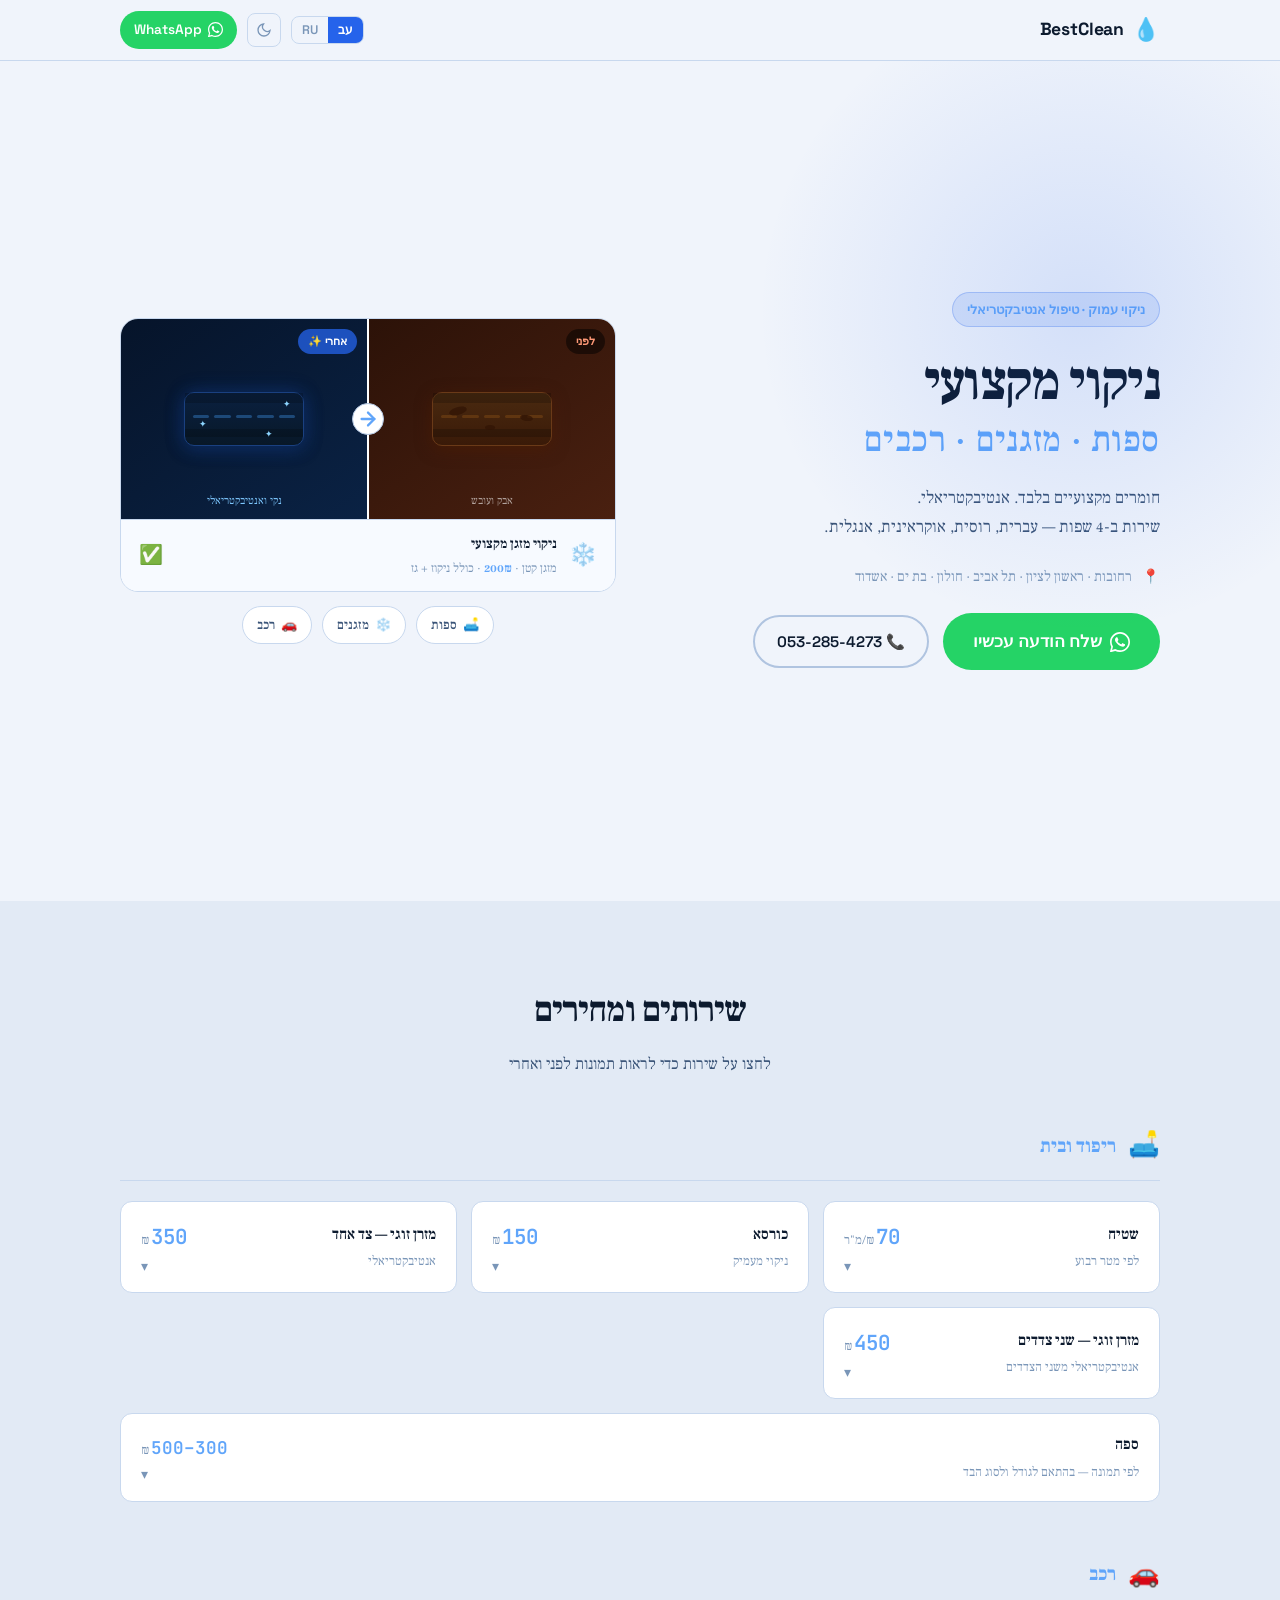
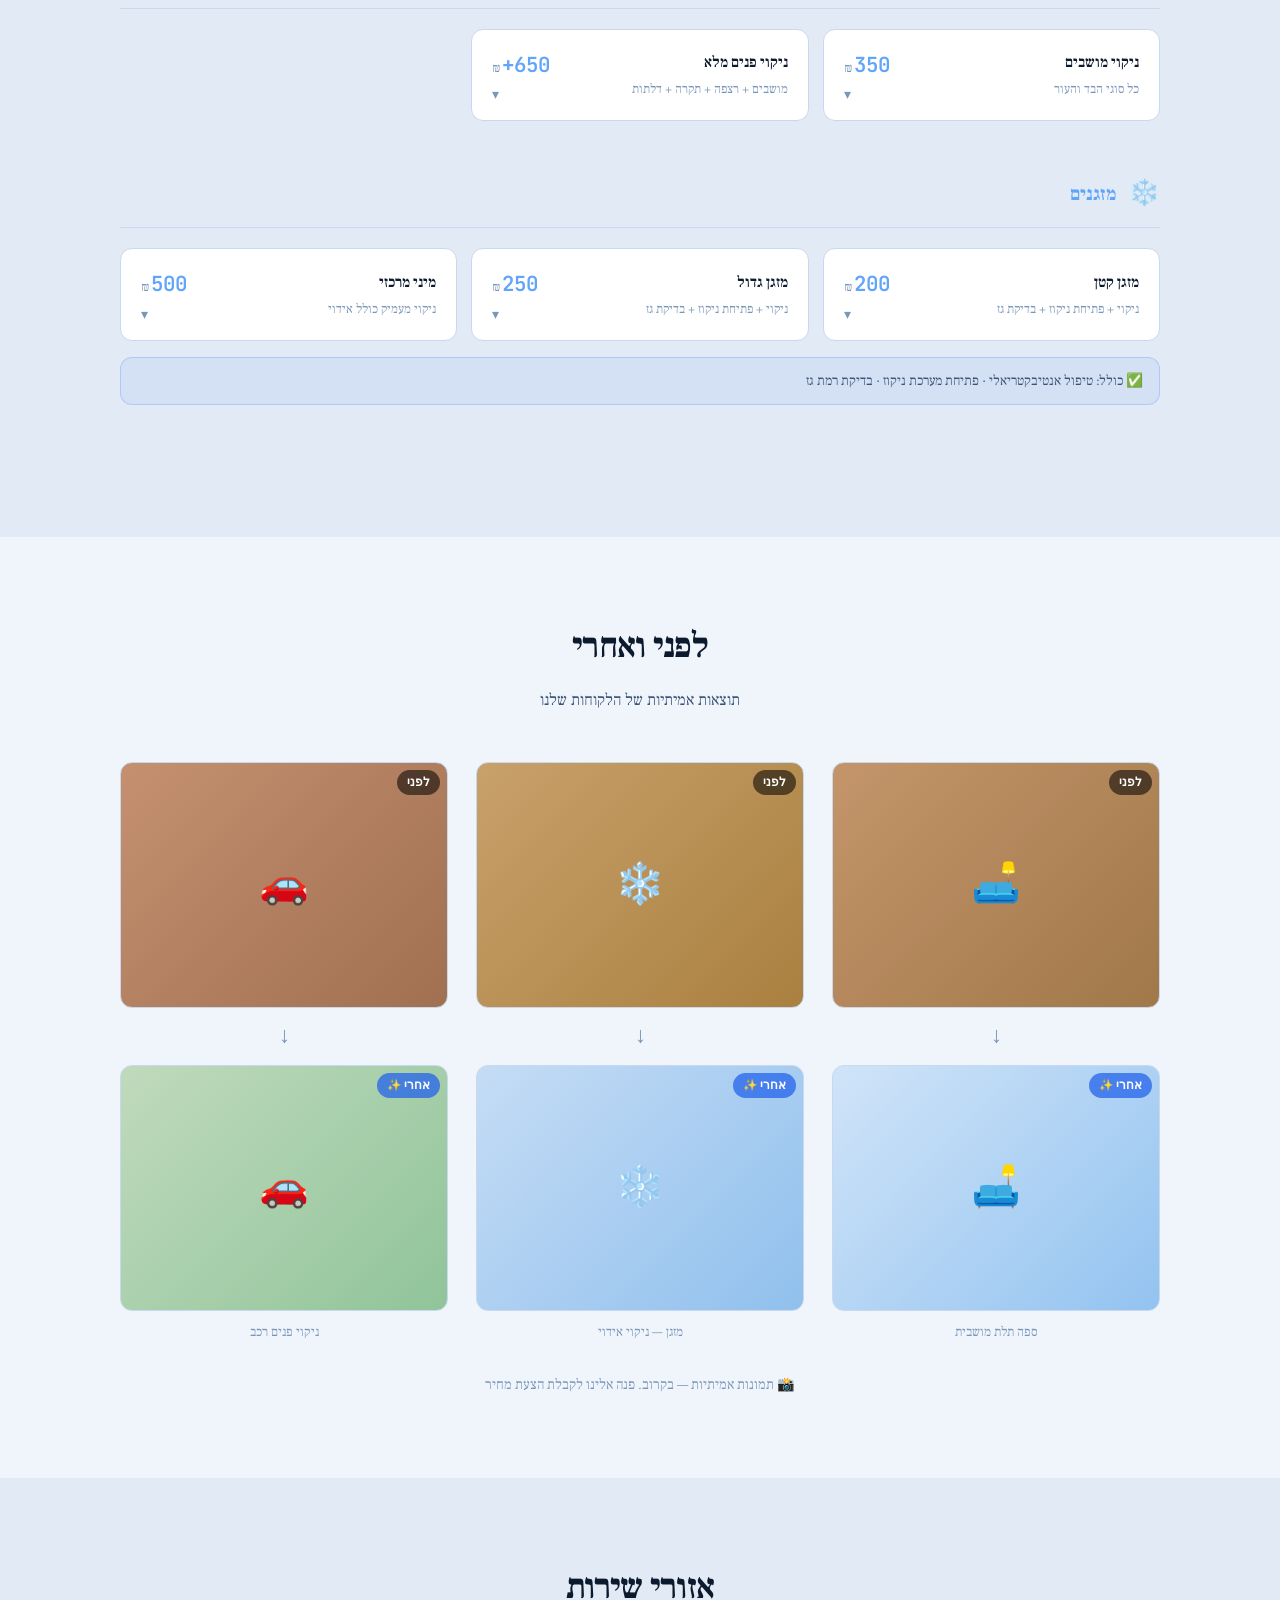
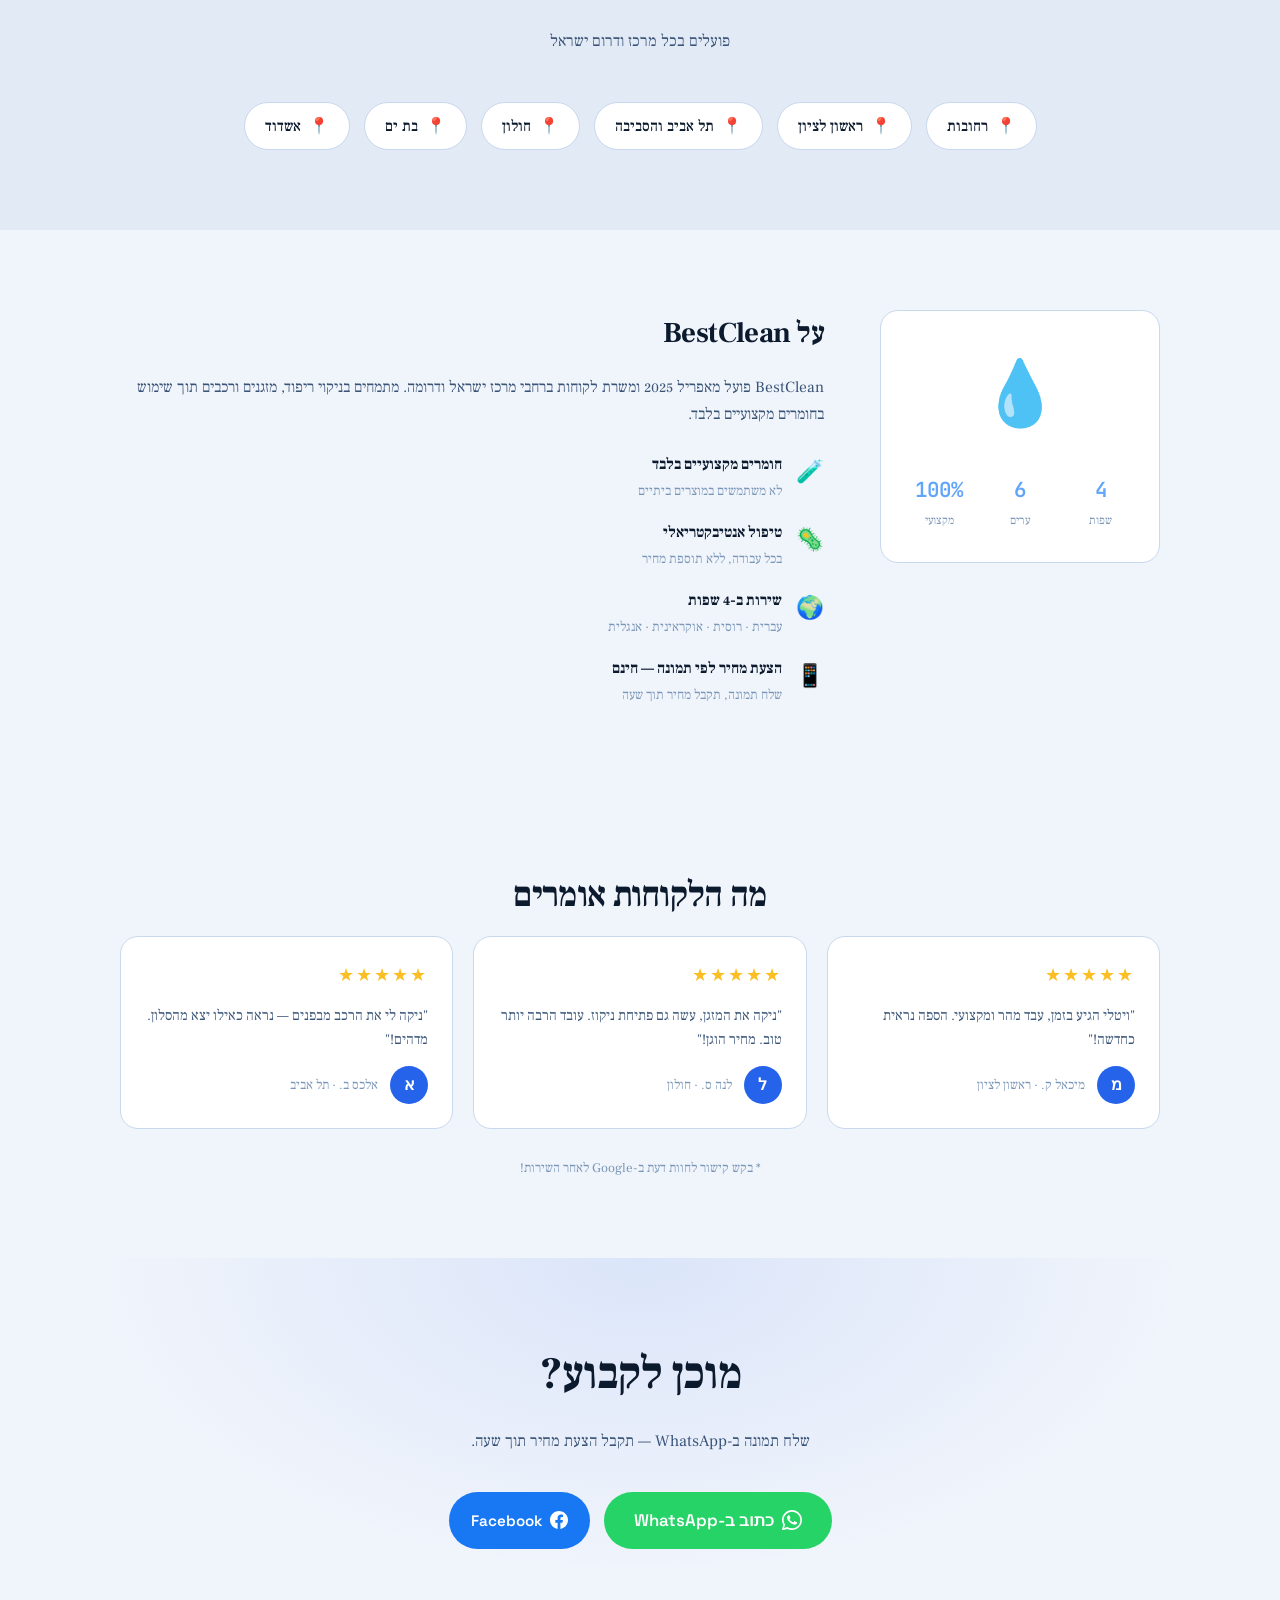
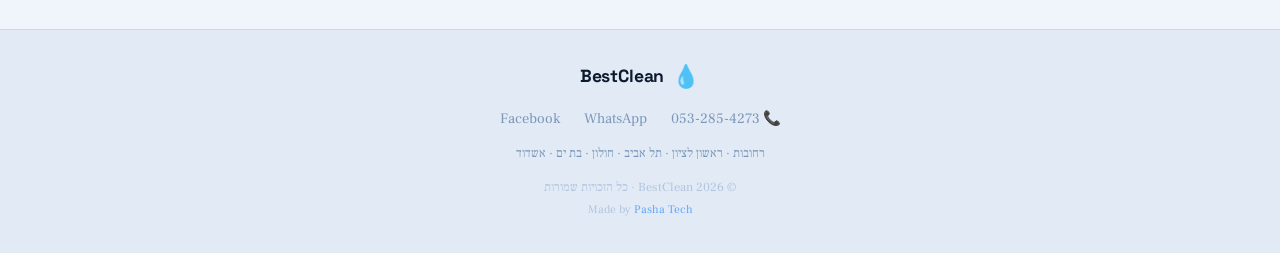
==== commit d105d91d: "BestClean: add hero visual (AC illustration) + expandable service cards - Two-column hero grid: text" ====
--- a/clients/bestclean/index.html
+++ b/clients/bestclean/index.html
@@ -3,51 +3,33 @@
 <head>
   <meta charset="UTF-8" />
   <meta name="viewport" content="width=device-width, initial-scale=1.0" />
-
-  <!-- SEO — Hebrew -->
-  <title>BestClean · ניקוי מקצועי ספות מזגנים רכבים | רחובות, ראשון לציון, תל אביב</title>
-  <meta name="description" content="ניקוי מקצועי של ספות, מזרנים, שטיחים, מזגנים ורכבים. שירות ב-4 שפות. רחובות, ראשון לציון, תל אביב, חולון, בת ים, אשדוד." />
-
-  <!-- Open Graph -->
-  <meta property="og:title" content="BestClean — ניקוי מקצועי" />
-  <meta property="og:description" content="ספות, מזגנים, רכבים — ניקוי עמוק ואנטיבקטריאלי" />
-  <meta property="og:type" content="website" />
-
-  <!-- Fonts -->
+  <title>BestClean · ניקוי מקצועי ספות מזגנים רכבים</title>
+  <meta name="description" content="ניקוי מקצועי של ספות, מזרנים, שטיחים, מזגנים ורכבים. רחובות, ראשון לציון, תל אביב, חולון, בת ים, אשדוד." />
   <link rel="preconnect" href="https://fonts.googleapis.com" />
   <link rel="preconnect" href="https://fonts.gstatic.com" crossorigin />
   <link href="https://fonts.googleapis.com/css2?family=Space+Grotesk:wght@400;500;600;700&family=Frank+Ruhl+Libre:wght@400;500;700&family=JetBrains+Mono:wght@400;600&display=swap" rel="stylesheet" />
-
   <link rel="stylesheet" href="styles.css" />
 </head>
 <body>
 
   <div class="grain" aria-hidden="true"></div>
 
-  <!-- ============================
-       НАВИГАЦИЯ
-  ============================= -->
+  <!-- НАВИГАЦИЯ -->
   <nav class="nav">
     <div class="nav-inner container">
-
       <a class="nav-logo" href="#">
         <span class="logo-drop">💧</span>
         <span class="logo-name">BestClean</span>
       </a>
-
       <div class="nav-actions">
-
-        <!-- Переключатель языков -->
-        <div class="lang-switch" role="group" aria-label="Language">
+        <div class="lang-switch" role="group">
           <button class="lang-btn active" data-lang-btn="he">עב</button>
           <button class="lang-btn"        data-lang-btn="ru">RU</button>
         </div>
-
-        <!-- Переключатель темы -->
         <button id="themeToggle" class="theme-toggle" aria-label="Toggle theme">
           <svg class="icon-sun" viewBox="0 0 24 24" fill="none" stroke="currentColor" stroke-width="2" stroke-linecap="round">
             <circle cx="12" cy="12" r="4"/>
-            <line x1="12" y1="2"  x2="12" y2="4"/><line x1="12" y1="20" x2="12" y2="22"/>
+            <line x1="12" y1="2" x2="12" y2="4"/><line x1="12" y1="20" x2="12" y2="22"/>
             <line x1="4.22" y1="4.22" x2="5.64" y2="5.64"/><line x1="18.36" y1="18.36" x2="19.78" y2="19.78"/>
             <line x1="2" y1="12" x2="4" y2="12"/><line x1="20" y1="12" x2="22" y2="12"/>
             <line x1="4.22" y1="19.78" x2="5.64" y2="18.36"/><line x1="18.36" y1="5.64" x2="19.78" y2="4.22"/>
@@ -56,25 +38,21 @@
             <path d="M21 12.79A9 9 0 1 1 11.21 3a7 7 0 0 0 9.79 9.79z"/>
           </svg>
         </button>
-
-        <!-- WhatsApp CTA -->
         <a class="btn-wa nav-cta" href="https://wa.me/972532854273?text=%D7%A9%D7%9C%D7%95%D7%9D%2C%20%D7%90%D7%A0%D7%99%20%D7%9E%D7%A2%D7%95%D7%A0%D7%99%D7%99%D7%9F%20%D7%91%D7%A0%D7%99%D7%A7%D7%95%D7%99" target="_blank" rel="noopener">
-          <svg viewBox="0 0 24 24" fill="currentColor" width="16" height="16"><path d="M17.472 14.382c-.297-.149-1.758-.867-2.03-.967-.273-.099-.471-.148-.67.15-.197.297-.767.966-.94 1.164-.173.199-.347.223-.644.075-.297-.15-1.255-.463-2.39-1.475-.883-.788-1.48-1.761-1.653-2.059-.173-.297-.018-.458.13-.606.134-.133.298-.347.446-.52.149-.174.198-.298.298-.497.099-.198.05-.371-.025-.52-.075-.149-.669-1.612-.916-2.207-.242-.579-.487-.5-.669-.51-.173-.008-.371-.01-.57-.01-.198 0-.52.074-.792.372-.272.297-1.04 1.016-1.04 2.479 0 1.462 1.065 2.875 1.213 3.074.149.198 2.096 3.2 5.077 4.487.709.306 1.262.489 1.694.625.712.227 1.36.195 1.871.118.571-.085 1.758-.719 2.006-1.413.248-.694.248-1.289.173-1.413-.074-.124-.272-.198-.57-.347z"/><path d="M12 0C5.373 0 0 5.373 0 12c0 2.125.555 4.122 1.528 5.855L.057 23.215a.75.75 0 0 0 .928.928l5.36-1.471A11.943 11.943 0 0 0 12 24c6.627 0 12-5.373 12-12S18.627 0 12 0zm0 22c-1.907 0-3.694-.5-5.24-1.373l-.375-.217-3.882 1.065 1.065-3.882-.217-.375A9.956 9.956 0 0 1 2 12C2 6.477 6.477 2 12 2s10 4.477 10 10-4.477 10-10 10z"/></svg>
+          <svg viewBox="0 0 24 24" fill="currentColor" width="15" height="15"><path d="M17.472 14.382c-.297-.149-1.758-.867-2.03-.967-.273-.099-.471-.148-.67.15-.197.297-.767.966-.94 1.164-.173.199-.347.223-.644.075-.297-.15-1.255-.463-2.39-1.475-.883-.788-1.48-1.761-1.653-2.059-.173-.297-.018-.458.13-.606.134-.133.298-.347.446-.52.149-.174.198-.298.298-.497.099-.198.05-.371-.025-.52-.075-.149-.669-1.612-.916-2.207-.242-.579-.487-.5-.669-.51-.173-.008-.371-.01-.57-.01-.198 0-.52.074-.792.372-.272.297-1.04 1.016-1.04 2.479 0 1.462 1.065 2.875 1.213 3.074.149.198 2.096 3.2 5.077 4.487.709.306 1.262.489 1.694.625.712.227 1.36.195 1.871.118.571-.085 1.758-.719 2.006-1.413.248-.694.248-1.289.173-1.413-.074-.124-.272-.198-.57-.347z"/><path d="M12 0C5.373 0 0 5.373 0 12c0 2.125.555 4.122 1.528 5.855L.057 23.215a.75.75 0 0 0 .928.928l5.36-1.471A11.943 11.943 0 0 0 12 24c6.627 0 12-5.373 12-12S18.627 0 12 0zm0 22c-1.907 0-3.694-.5-5.24-1.373l-.375-.217-3.882 1.065 1.065-3.882-.217-.375A9.956 9.956 0 0 1 2 12C2 6.477 6.477 2 12 2s10 4.477 10 10-4.477 10-10 10z"/></svg>
           WhatsApp
         </a>
-
       </div>
     </div>
   </nav>
 
-  <!-- ============================
-       HERO
-  ============================= -->
+  <!-- HERO -->
   <section class="hero" id="hero">
     <div class="hero-glow" aria-hidden="true"></div>
-    <div class="container">
+    <div class="container hero-grid">
+
+      <!-- Текст -->
       <div class="hero-content">
-
         <div class="badge he-only">ניקוי עמוק · טיפול אנטיבקטריאלי</div>
         <div class="badge ru-only">Глубокая чистка · Антибактериальная обработка</div>
 
@@ -83,128 +61,245 @@
           <span class="ru-only">Профессиональная<br>химчистка<br><span class="h1-sub">Диваны · Кондиционеры · Авто</span></span>
         </h1>
 
-        <p class="hero-desc he-only">
-          חומרים מקצועיים בלבד. אנטיבקטריאלי. ניסיון עם כל סוגי הבדים.<br>
-          שירות מהיר ב-4 שפות — עברית, רוסית, אוקראינית, אנגלית.
-        </p>
-        <p class="hero-desc ru-only">
-          Только профессиональная химия. Антибактериальная обработка. Опыт со всеми тканями.<br>
-          Быстрый сервис на 4 языках — иврит, русский, украинский, английский.
-        </p>
+        <p class="hero-desc he-only">חומרים מקצועיים בלבד. אנטיבקטריאלי.<br>שירות ב-4 שפות — עברית, רוסית, אוקראינית, אנגלית.</p>
+        <p class="hero-desc ru-only">Только профессиональная химия. Антибактериально.<br>Сервис на 4 языках — иврит, русский, украинский, английский.</p>
 
         <div class="hero-cities">
-          <span class="city-dot">📍</span>
+          <span>📍</span>
           <span class="he-only">רחובות · ראשון לציון · תל אביב · חולון · בת ים · אשדוד</span>
           <span class="ru-only">Реховот · Ришон · Тель-Авив · Холон · Бат-Ям · Ашдод</span>
         </div>
 
         <div class="hero-actions">
           <a class="btn-wa btn-wa-lg" href="https://wa.me/972532854273?text=%D7%A9%D7%9C%D7%95%D7%9D%2C%20%D7%90%D7%A0%D7%99%20%D7%9E%D7%A2%D7%95%D7%A0%D7%99%D7%99%D7%9F%20%D7%91%D7%A0%D7%99%D7%A7%D7%95%D7%99" target="_blank" rel="noopener">
-            <svg viewBox="0 0 24 24" fill="currentColor" width="22" height="22"><path d="M17.472 14.382c-.297-.149-1.758-.867-2.03-.967-.273-.099-.471-.148-.67.15-.197.297-.767.966-.94 1.164-.173.199-.347.223-.644.075-.297-.15-1.255-.463-2.39-1.475-.883-.788-1.48-1.761-1.653-2.059-.173-.297-.018-.458.13-.606.134-.133.298-.347.446-.52.149-.174.198-.298.298-.497.099-.198.05-.371-.025-.52-.075-.149-.669-1.612-.916-2.207-.242-.579-.487-.5-.669-.51-.173-.008-.371-.01-.57-.01-.198 0-.52.074-.792.372-.272.297-1.04 1.016-1.04 2.479 0 1.462 1.065 2.875 1.213 3.074.149.198 2.096 3.2 5.077 4.487.709.306 1.262.489 1.694.625.712.227 1.36.195 1.871.118.571-.085 1.758-.719 2.006-1.413.248-.694.248-1.289.173-1.413-.074-.124-.272-.198-.57-.347z"/><path d="M12 0C5.373 0 0 5.373 0 12c0 2.125.555 4.122 1.528 5.855L.057 23.215a.75.75 0 0 0 .928.928l5.36-1.471A11.943 11.943 0 0 0 12 24c6.627 0 12-5.373 12-12S18.627 0 12 0zm0 22c-1.907 0-3.694-.5-5.24-1.373l-.375-.217-3.882 1.065 1.065-3.882-.217-.375A9.956 9.956 0 0 1 2 12C2 6.477 6.477 2 12 2s10 4.477 10 10-4.477 10-10 10z"/></svg>
+            <svg viewBox="0 0 24 24" fill="currentColor" width="20" height="20"><path d="M17.472 14.382c-.297-.149-1.758-.867-2.03-.967-.273-.099-.471-.148-.67.15-.197.297-.767.966-.94 1.164-.173.199-.347.223-.644.075-.297-.15-1.255-.463-2.39-1.475-.883-.788-1.48-1.761-1.653-2.059-.173-.297-.018-.458.13-.606.134-.133.298-.347.446-.52.149-.174.198-.298.298-.497.099-.198.05-.371-.025-.52-.075-.149-.669-1.612-.916-2.207-.242-.579-.487-.5-.669-.51-.173-.008-.371-.01-.57-.01-.198 0-.52.074-.792.372-.272.297-1.04 1.016-1.04 2.479 0 1.462 1.065 2.875 1.213 3.074.149.198 2.096 3.2 5.077 4.487.709.306 1.262.489 1.694.625.712.227 1.36.195 1.871.118.571-.085 1.758-.719 2.006-1.413.248-.694.248-1.289.173-1.413-.074-.124-.272-.198-.57-.347z"/><path d="M12 0C5.373 0 0 5.373 0 12c0 2.125.555 4.122 1.528 5.855L.057 23.215a.75.75 0 0 0 .928.928l5.36-1.471A11.943 11.943 0 0 0 12 24c6.627 0 12-5.373 12-12S18.627 0 12 0zm0 22c-1.907 0-3.694-.5-5.24-1.373l-.375-.217-3.882 1.065 1.065-3.882-.217-.375A9.956 9.956 0 0 1 2 12C2 6.477 6.477 2 12 2s10 4.477 10 10-4.477 10-10 10z"/></svg>
             <span class="he-only">שלח הודעה עכשיו</span>
             <span class="ru-only">Написать сейчас</span>
           </a>
-          <a class="btn-phone" href="tel:+972532854273">
-            <span>📞</span> 053-285-4273
-          </a>
-        </div>
-
-      </div>
-    </div>
-  </section>
-
-  <!-- ============================
-       УСЛУГИ И ПРАЙС
-  ============================= -->
+          <a class="btn-phone" href="tel:+972532854273">📞 053-285-4273</a>
+        </div>
+      </div>
+
+      <!-- Картинка: чистка кондиционера -->
+      <div class="hero-visual" aria-label="Чистка кондиционера до и после">
+        <div class="hv-card">
+
+          <!-- Верхняя часть: разделённое "до / после" -->
+          <div class="hv-split">
+            <div class="hv-panel hv-before">
+              <div class="hv-panel-tag before-tag">
+                <span class="he-only">לפני</span>
+                <span class="ru-only">До</span>
+              </div>
+              <!-- Стилизованный кондиционер "грязный" -->
+              <div class="ac-mockup dirty">
+                <div class="ac-top-bar"></div>
+                <div class="ac-vents">
+                  <div class="ac-vent"></div>
+                  <div class="ac-vent"></div>
+                  <div class="ac-vent"></div>
+                  <div class="ac-vent"></div>
+                  <div class="ac-vent"></div>
+                </div>
+                <div class="ac-bottom-bar"></div>
+                <div class="ac-dirt-1"></div>
+                <div class="ac-dirt-2"></div>
+                <div class="ac-dirt-3"></div>
+              </div>
+              <div class="hv-panel-note">
+                <span class="he-only">אבק ועובש</span>
+                <span class="ru-only">Пыль и плесень</span>
+              </div>
+            </div>
+
+            <div class="hv-divider-v">
+              <div class="hv-arrow-wrap">
+                <svg viewBox="0 0 24 24" fill="none" stroke="currentColor" stroke-width="2.5" stroke-linecap="round" stroke-linejoin="round" width="22" height="22">
+                  <line x1="5" y1="12" x2="19" y2="12"/>
+                  <polyline points="12 5 19 12 12 19"/>
+                </svg>
+              </div>
+            </div>
+
+            <div class="hv-panel hv-after">
+              <div class="hv-panel-tag after-tag">
+                <span class="he-only">אחרי ✨</span>
+                <span class="ru-only">После ✨</span>
+              </div>
+              <!-- Кондиционер "чистый" -->
+              <div class="ac-mockup clean">
+                <div class="ac-top-bar"></div>
+                <div class="ac-vents">
+                  <div class="ac-vent"></div>
+                  <div class="ac-vent"></div>
+                  <div class="ac-vent"></div>
+                  <div class="ac-vent"></div>
+                  <div class="ac-vent"></div>
+                </div>
+                <div class="ac-bottom-bar"></div>
+                <div class="clean-sparkle s1">✦</div>
+                <div class="clean-sparkle s2">✦</div>
+                <div class="clean-sparkle s3">✦</div>
+              </div>
+              <div class="hv-panel-note clean-note">
+                <span class="he-only">נקי ואנטיבקטריאלי</span>
+                <span class="ru-only">Чисто и антибактериально</span>
+              </div>
+            </div>
+          </div>
+
+          <!-- Нижняя полоска: название услуги и цена -->
+          <div class="hv-footer">
+            <div class="hv-footer-info">
+              <span class="hv-icon">❄️</span>
+              <div>
+                <div class="hv-title">
+                  <span class="he-only">ניקוי מזגן מקצועי</span>
+                  <span class="ru-only">Профессиональная чистка кондиционера</span>
+                </div>
+                <div class="hv-detail">
+                  <span class="he-only">מזגן קטן · <strong>200₪</strong> · כולל ניקוז + גז</span>
+                  <span class="ru-only">Маленький · <strong>200₪</strong> · + дренаж + газ</span>
+                </div>
+              </div>
+            </div>
+            <div class="hv-check">✅</div>
+          </div>
+
+        </div>
+
+        <!-- Три иконки под карточкой -->
+        <div class="hv-badges">
+          <div class="hv-badge">🛋️ <span class="he-only">ספות</span><span class="ru-only">Диваны</span></div>
+          <div class="hv-badge">❄️ <span class="he-only">מזגנים</span><span class="ru-only">Кондицион.</span></div>
+          <div class="hv-badge">🚗 <span class="he-only">רכב</span><span class="ru-only">Авто</span></div>
+        </div>
+      </div>
+
+    </div>
+  </section>
+
+  <!-- УСЛУГИ И ПРАЙС -->
   <section class="services section-fade" id="services">
     <div class="container">
-
       <h2 class="section-title">
         <span class="he-only">שירותים ומחירים</span>
         <span class="ru-only">Услуги и цены</span>
       </h2>
-      <p class="section-sub he-only">מחירים שקופים, ללא הפתעות. הערכה לפי תמונה — חינם.</p>
-      <p class="section-sub ru-only">Прозрачные цены без сюрпризов. Оценка по фото — бесплатно.</p>
+      <p class="section-sub he-only">לחצו על שירות כדי לראות תמונות לפני ואחרי</p>
+      <p class="section-sub ru-only">Нажмите на услугу — увидите фото до и после</p>
 
       <!-- Категория 1: Мягкая мебель -->
       <div class="service-category">
         <div class="category-header">
           <span class="category-icon">🛋️</span>
-          <h3>
-            <span class="he-only">ריפוד ובית</span>
-            <span class="ru-only">Мягкая мебель</span>
-          </h3>
+          <h3><span class="he-only">ריפוד ובית</span><span class="ru-only">Мягкая мебель</span></h3>
         </div>
         <div class="service-grid">
 
-          <div class="service-card">
-            <div class="service-info">
-              <div class="service-name">
-                <span class="he-only">שטיח</span>
-                <span class="ru-only">Ковёр</span>
-              </div>
-              <div class="service-desc">
-                <span class="he-only">לפי מטר רבוע</span>
-                <span class="ru-only">За квадратный метр</span>
-              </div>
-            </div>
-            <div class="service-price"><span class="price-num">70</span><span class="price-sym">₪/מ"ר</span></div>
-          </div>
-
-          <div class="service-card">
-            <div class="service-info">
-              <div class="service-name">
-                <span class="he-only">כורסא</span>
-                <span class="ru-only">Кресло</span>
-              </div>
-              <div class="service-desc">
-                <span class="he-only">ניקוי מעמיק</span>
-                <span class="ru-only">Глубокая чистка</span>
-              </div>
-            </div>
-            <div class="service-price"><span class="price-num">150</span><span class="price-sym">₪</span></div>
-          </div>
-
-          <div class="service-card">
-            <div class="service-info">
-              <div class="service-name">
-                <span class="he-only">מזרן זוגי — צד אחד</span>
-                <span class="ru-only">Матрас двусп. — 1 сторона</span>
-              </div>
-              <div class="service-desc">
-                <span class="he-only">אנטיבקטריאלי</span>
-                <span class="ru-only">Антибактериальная обработка</span>
-              </div>
-            </div>
-            <div class="service-price"><span class="price-num">350</span><span class="price-sym">₪</span></div>
-          </div>
-
-          <div class="service-card">
-            <div class="service-info">
-              <div class="service-name">
-                <span class="he-only">מזרן זוגי — שני צדדים</span>
-                <span class="ru-only">Матрас двусп. — 2 стороны</span>
-              </div>
-              <div class="service-desc">
-                <span class="he-only">אנטיבקטריאלי משני הצדדים</span>
-                <span class="ru-only">Обе стороны</span>
-              </div>
-            </div>
-            <div class="service-price"><span class="price-num">450</span><span class="price-sym">₪</span></div>
-          </div>
-
-          <div class="service-card service-card-wide">
-            <div class="service-info">
-              <div class="service-name">
-                <span class="he-only">ספה</span>
-                <span class="ru-only">Диван</span>
-              </div>
-              <div class="service-desc">
-                <span class="he-only">לפי תמונה — בהתאם לגודל ולסוג הבד</span>
-                <span class="ru-only">По фото — зависит от размера и типа ткани</span>
-              </div>
-            </div>
-            <div class="service-price price-range"><span class="price-num">300–500</span><span class="price-sym">₪</span></div>
+          <div class="service-card" data-service="carpet">
+            <div class="card-main">
+              <div class="service-info">
+                <div class="service-name"><span class="he-only">שטיח</span><span class="ru-only">Ковёр</span></div>
+                <div class="service-desc"><span class="he-only">לפי מטר רבוע</span><span class="ru-only">За квадратный метр</span></div>
+              </div>
+              <div class="card-right">
+                <div class="service-price"><span class="price-num">70</span><span class="price-sym">₪/מ"ר</span></div>
+                <span class="expand-icon">▾</span>
+              </div>
+            </div>
+            <div class="card-preview">
+              <div class="prev-imgs">
+                <div class="prev-img" style="background:linear-gradient(135deg,#5C3A18,#7A5028)">🟫<br><span class="prev-lbl he-only">לפני</span><span class="prev-lbl ru-only">До</span></div>
+                <div class="prev-arr">→</div>
+                <div class="prev-img after-img" style="background:linear-gradient(135deg,#0D2848,#1A4080)">🟦<br><span class="prev-lbl he-only">אחרי ✨</span><span class="prev-lbl ru-only">После ✨</span></div>
+              </div>
+              <p class="prev-note"><span class="he-only">ניקוי עמוק · הסרת כתמים · ייבוש מהיר</span><span class="ru-only">Глубокая чистка · Удаление пятен · Быстрая сушка</span></p>
+            </div>
+          </div>
+
+          <div class="service-card" data-service="armchair">
+            <div class="card-main">
+              <div class="service-info">
+                <div class="service-name"><span class="he-only">כורסא</span><span class="ru-only">Кресло</span></div>
+                <div class="service-desc"><span class="he-only">ניקוי מעמיק</span><span class="ru-only">Глубокая чистка</span></div>
+              </div>
+              <div class="card-right">
+                <div class="service-price"><span class="price-num">150</span><span class="price-sym">₪</span></div>
+                <span class="expand-icon">▾</span>
+              </div>
+            </div>
+            <div class="card-preview">
+              <div class="prev-imgs">
+                <div class="prev-img" style="background:linear-gradient(135deg,#4A2A18,#6A3828)">🪑<br><span class="prev-lbl he-only">לפני</span><span class="prev-lbl ru-only">До</span></div>
+                <div class="prev-arr">→</div>
+                <div class="prev-img after-img" style="background:linear-gradient(135deg,#0E2240,#1A3870)">🪑<br><span class="prev-lbl he-only">אחרי ✨</span><span class="prev-lbl ru-only">После ✨</span></div>
+              </div>
+              <p class="prev-note"><span class="he-only">מתאים לכל סוגי הבד · אנטיבקטריאלי</span><span class="ru-only">Для любой ткани · Антибактериально</span></p>
+            </div>
+          </div>
+
+          <div class="service-card" data-service="mattress1">
+            <div class="card-main">
+              <div class="service-info">
+                <div class="service-name"><span class="he-only">מזרן זוגי — צד אחד</span><span class="ru-only">Матрас двусп. — 1 сторона</span></div>
+                <div class="service-desc"><span class="he-only">אנטיבקטריאלי</span><span class="ru-only">Антибактериальная обработка</span></div>
+              </div>
+              <div class="card-right">
+                <div class="service-price"><span class="price-num">350</span><span class="price-sym">₪</span></div>
+                <span class="expand-icon">▾</span>
+              </div>
+            </div>
+            <div class="card-preview">
+              <div class="prev-imgs">
+                <div class="prev-img" style="background:linear-gradient(135deg,#3A2A2A,#5A3A3A)">🛏️<br><span class="prev-lbl he-only">לפני</span><span class="prev-lbl ru-only">До</span></div>
+                <div class="prev-arr">→</div>
+                <div class="prev-img after-img" style="background:linear-gradient(135deg,#0A1E40,#162E60)">🛏️<br><span class="prev-lbl he-only">אחרי ✨</span><span class="prev-lbl ru-only">После ✨</span></div>
+              </div>
+              <p class="prev-note"><span class="he-only">מסיר אקרים ובקטריות · ייבוש מהיר</span><span class="ru-only">Удаляет клещей и бактерии · Быстрая сушка</span></p>
+            </div>
+          </div>
+
+          <div class="service-card" data-service="mattress2">
+            <div class="card-main">
+              <div class="service-info">
+                <div class="service-name"><span class="he-only">מזרן זוגי — שני צדדים</span><span class="ru-only">Матрас двусп. — 2 стороны</span></div>
+                <div class="service-desc"><span class="he-only">אנטיבקטריאלי משני הצדדים</span><span class="ru-only">Обе стороны</span></div>
+              </div>
+              <div class="card-right">
+                <div class="service-price"><span class="price-num">450</span><span class="price-sym">₪</span></div>
+                <span class="expand-icon">▾</span>
+              </div>
+            </div>
+            <div class="card-preview">
+              <div class="prev-imgs">
+                <div class="prev-img" style="background:linear-gradient(135deg,#3A2A2A,#5A3A3A)">🛏️<br><span class="prev-lbl he-only">לפני</span><span class="prev-lbl ru-only">До</span></div>
+                <div class="prev-arr">→</div>
+                <div class="prev-img after-img" style="background:linear-gradient(135deg,#0A1E40,#162E60)">🛏️<br><span class="prev-lbl he-only">אחרי ✨</span><span class="prev-lbl ru-only">После ✨</span></div>
+              </div>
+              <p class="prev-note"><span class="he-only">שני הצדדים מטופלים · הגנה מרבית</span><span class="ru-only">Обе стороны обработаны · Максимальная защита</span></p>
+            </div>
+          </div>
+
+          <div class="service-card service-card-wide" data-service="sofa">
+            <div class="card-main">
+              <div class="service-info">
+                <div class="service-name"><span class="he-only">ספה</span><span class="ru-only">Диван</span></div>
+                <div class="service-desc"><span class="he-only">לפי תמונה — בהתאם לגודל ולסוג הבד</span><span class="ru-only">По фото — зависит от размера и ткани</span></div>
+              </div>
+              <div class="card-right">
+                <div class="service-price price-range"><span class="price-num">300–500</span><span class="price-sym">₪</span></div>
+                <span class="expand-icon">▾</span>
+              </div>
+            </div>
+            <div class="card-preview">
+              <div class="prev-imgs">
+                <div class="prev-img" style="background:linear-gradient(135deg,#4A3018,#6A4A28)">🛋️<br><span class="prev-lbl he-only">לפני</span><span class="prev-lbl ru-only">До</span></div>
+                <div class="prev-arr">→</div>
+                <div class="prev-img after-img" style="background:linear-gradient(135deg,#102040,#1A3060)">🛋️<br><span class="prev-lbl he-only">אחרי ✨</span><span class="prev-lbl ru-only">После ✨</span></div>
+              </div>
+              <p class="prev-note"><span class="he-only">שלח תמונה → תקבל מחיר תוך שעה · חינם</span><span class="ru-only">Пришли фото → цена в течение часа · бесплатно</span></p>
+            </div>
           </div>
 
         </div>
@@ -214,39 +309,50 @@
       <div class="service-category">
         <div class="category-header">
           <span class="category-icon">🚗</span>
-          <h3>
-            <span class="he-only">רכב</span>
-            <span class="ru-only">Автомобили</span>
-          </h3>
+          <h3><span class="he-only">רכב</span><span class="ru-only">Автомобили</span></h3>
         </div>
         <div class="service-grid">
 
-          <div class="service-card">
-            <div class="service-info">
-              <div class="service-name">
-                <span class="he-only">ניקוי מושבים</span>
-                <span class="ru-only">Сиденья автомобиля</span>
-              </div>
-              <div class="service-desc">
-                <span class="he-only">כל סוגי הבד והעור</span>
-                <span class="ru-only">Ткань и кожа</span>
-              </div>
-            </div>
-            <div class="service-price"><span class="price-num">350</span><span class="price-sym">₪</span></div>
-          </div>
-
-          <div class="service-card">
-            <div class="service-info">
-              <div class="service-name">
-                <span class="he-only">ניקוי פנים מלא</span>
-                <span class="ru-only">Полная чистка изнутри</span>
-              </div>
-              <div class="service-desc">
-                <span class="he-only">מושבים + רצפה + תקרה + דלתות</span>
-                <span class="ru-only">Сиденья + пол + потолок + двери</span>
-              </div>
-            </div>
-            <div class="service-price"><span class="price-num">650+</span><span class="price-sym">₪</span></div>
+          <div class="service-card" data-service="carseats">
+            <div class="card-main">
+              <div class="service-info">
+                <div class="service-name"><span class="he-only">ניקוי מושבים</span><span class="ru-only">Сиденья автомобиля</span></div>
+                <div class="service-desc"><span class="he-only">כל סוגי הבד והעור</span><span class="ru-only">Ткань и кожа</span></div>
+              </div>
+              <div class="card-right">
+                <div class="service-price"><span class="price-num">350</span><span class="price-sym">₪</span></div>
+                <span class="expand-icon">▾</span>
+              </div>
+            </div>
+            <div class="card-preview">
+              <div class="prev-imgs">
+                <div class="prev-img" style="background:linear-gradient(135deg,#3A2010,#5A3018)">💺<br><span class="prev-lbl he-only">לפני</span><span class="prev-lbl ru-only">До</span></div>
+                <div class="prev-arr">→</div>
+                <div class="prev-img after-img" style="background:linear-gradient(135deg,#0C1C35,#183058)">💺<br><span class="prev-lbl he-only">אחרי ✨</span><span class="prev-lbl ru-only">После ✨</span></div>
+              </div>
+              <p class="prev-note"><span class="he-only">עור ובד · הסרת שומן וכתמים · ריח רענן</span><span class="ru-only">Кожа и ткань · Удаление жира и пятен · Свежий запах</span></p>
+            </div>
+          </div>
+
+          <div class="service-card" data-service="carfull">
+            <div class="card-main">
+              <div class="service-info">
+                <div class="service-name"><span class="he-only">ניקוי פנים מלא</span><span class="ru-only">Полная чистка изнутри</span></div>
+                <div class="service-desc"><span class="he-only">מושבים + רצפה + תקרה + דלתות</span><span class="ru-only">Сиденья + пол + потолок + двери</span></div>
+              </div>
+              <div class="card-right">
+                <div class="service-price"><span class="price-num">650+</span><span class="price-sym">₪</span></div>
+                <span class="expand-icon">▾</span>
+              </div>
+            </div>
+            <div class="card-preview">
+              <div class="prev-imgs">
+                <div class="prev-img" style="background:linear-gradient(135deg,#280808,#480E0E)">🚗<br><span class="prev-lbl he-only">לפני</span><span class="prev-lbl ru-only">До</span></div>
+                <div class="prev-arr">→</div>
+                <div class="prev-img after-img" style="background:linear-gradient(135deg,#0A1420,#101E38)">🚗<br><span class="prev-lbl he-only">אחרי ✨</span><span class="prev-lbl ru-only">После ✨</span></div>
+              </div>
+              <p class="prev-note"><span class="he-only">ניקוי מלא — כמו מהסלון · ריח נקי ורענן</span><span class="ru-only">Полная чистка — как из салона · Чистый свежий запах</span></p>
+            </div>
           </div>
 
         </div>
@@ -256,53 +362,71 @@
       <div class="service-category">
         <div class="category-header">
           <span class="category-icon">❄️</span>
-          <h3>
-            <span class="he-only">מזגנים</span>
-            <span class="ru-only">Кондиционеры</span>
-          </h3>
+          <h3><span class="he-only">מזגנים</span><span class="ru-only">Кондиционеры</span></h3>
         </div>
         <div class="service-grid">
 
-          <div class="service-card">
-            <div class="service-info">
-              <div class="service-name">
-                <span class="he-only">מזגן קטן</span>
-                <span class="ru-only">Кондиционер маленький</span>
-              </div>
-              <div class="service-desc">
-                <span class="he-only">ניקוי + פתיחת ניקוז + בדיקת גז</span>
-                <span class="ru-only">Чистка + дренаж + проверка газа</span>
-              </div>
-            </div>
-            <div class="service-price"><span class="price-num">200</span><span class="price-sym">₪</span></div>
-          </div>
-
-          <div class="service-card">
-            <div class="service-info">
-              <div class="service-name">
-                <span class="he-only">מזגן גדול</span>
-                <span class="ru-only">Кондиционер большой</span>
-              </div>
-              <div class="service-desc">
-                <span class="he-only">ניקוי + פתיחת ניקוז + בדיקת גז</span>
-                <span class="ru-only">Чистка + дренаж + проверка газа</span>
-              </div>
-            </div>
-            <div class="service-price"><span class="price-num">250</span><span class="price-sym">₪</span></div>
-          </div>
-
-          <div class="service-card">
-            <div class="service-info">
-              <div class="service-name">
-                <span class="he-only">מיני מרכזי</span>
-                <span class="ru-only">Мини-меркази (центральный)</span>
-              </div>
-              <div class="service-desc">
-                <span class="he-only">ניקוי מעמיק כולל אידוי</span>
-                <span class="ru-only">Глубокая чистка, включая испаритель</span>
-              </div>
-            </div>
-            <div class="service-price"><span class="price-num">500</span><span class="price-sym">₪</span></div>
+          <div class="service-card" data-service="acsmall">
+            <div class="card-main">
+              <div class="service-info">
+                <div class="service-name"><span class="he-only">מזגן קטן</span><span class="ru-only">Кондиционер маленький</span></div>
+                <div class="service-desc"><span class="he-only">ניקוי + פתיחת ניקוז + בדיקת גז</span><span class="ru-only">Чистка + дренаж + проверка газа</span></div>
+              </div>
+              <div class="card-right">
+                <div class="service-price"><span class="price-num">200</span><span class="price-sym">₪</span></div>
+                <span class="expand-icon">▾</span>
+              </div>
+            </div>
+            <div class="card-preview">
+              <div class="prev-imgs">
+                <div class="prev-img" style="background:linear-gradient(135deg,#3A1808,#5C2810)">❄️💀<br><span class="prev-lbl he-only">לפני — עובש</span><span class="prev-lbl ru-only">До — плесень</span></div>
+                <div class="prev-arr">→</div>
+                <div class="prev-img after-img" style="background:linear-gradient(135deg,#081830,#0C2850)">❄️✨<br><span class="prev-lbl he-only">אחרי — נקי</span><span class="prev-lbl ru-only">После — чисто</span></div>
+              </div>
+              <p class="prev-note"><span class="he-only">פתיחת ניקוז · בדיקת גז · אנטיבקטריאלי</span><span class="ru-only">Пробивка дренажа · Проверка газа · Антибактериально</span></p>
+            </div>
+          </div>
+
+          <div class="service-card" data-service="aclarge">
+            <div class="card-main">
+              <div class="service-info">
+                <div class="service-name"><span class="he-only">מזגן גדול</span><span class="ru-only">Кондиционер большой</span></div>
+                <div class="service-desc"><span class="he-only">ניקוי + פתיחת ניקוז + בדיקת גז</span><span class="ru-only">Чистка + дренаж + проверка газа</span></div>
+              </div>
+              <div class="card-right">
+                <div class="service-price"><span class="price-num">250</span><span class="price-sym">₪</span></div>
+                <span class="expand-icon">▾</span>
+              </div>
+            </div>
+            <div class="card-preview">
+              <div class="prev-imgs">
+                <div class="prev-img" style="background:linear-gradient(135deg,#3A1808,#5C2810)">❄️💀<br><span class="prev-lbl he-only">לפני — עובש</span><span class="prev-lbl ru-only">До — плесень</span></div>
+                <div class="prev-arr">→</div>
+                <div class="prev-img after-img" style="background:linear-gradient(135deg,#081830,#0C2850)">❄️✨<br><span class="prev-lbl he-only">אחרי — נקי</span><span class="prev-lbl ru-only">После — чисто</span></div>
+              </div>
+              <p class="prev-note"><span class="he-only">גדול יותר → ניקוי יסודי יותר · כולל הכל</span><span class="ru-only">Большой → более тщательная чистка · всё включено</span></p>
+            </div>
+          </div>
+
+          <div class="service-card" data-service="accentral">
+            <div class="card-main">
+              <div class="service-info">
+                <div class="service-name"><span class="he-only">מיני מרכזי</span><span class="ru-only">Мини-меркази (центральный)</span></div>
+                <div class="service-desc"><span class="he-only">ניקוי מעמיק כולל אידוי</span><span class="ru-only">Глубокая чистка с испарителем</span></div>
+              </div>
+              <div class="card-right">
+                <div class="service-price"><span class="price-num">500</span><span class="price-sym">₪</span></div>
+                <span class="expand-icon">▾</span>
+              </div>
+            </div>
+            <div class="card-preview">
+              <div class="prev-imgs">
+                <div class="prev-img" style="background:linear-gradient(135deg,#2A1008,#4A1808)">🔥❄️<br><span class="prev-lbl he-only">לפני — דרקון</span><span class="prev-lbl ru-only">До — «дракон»</span></div>
+                <div class="prev-arr">→</div>
+                <div class="prev-img after-img" style="background:linear-gradient(135deg,#060F20,#0A1838)">❄️✨<br><span class="prev-lbl he-only">אחרי — מזגן חדש</span><span class="prev-lbl ru-only">После — как новый</span></div>
+              </div>
+              <p class="prev-note"><span class="he-only">האידוי המזוהם ביותר — מנוקה לגמרי</span><span class="ru-only">Самый грязный испаритель — полностью очищен («дракон»)</span></p>
+            </div>
           </div>
 
         </div>
@@ -315,336 +439,122 @@
     </div>
   </section>
 
-  <!-- ============================
-       ГАЛЕРЕЯ ДО / ПОСЛЕ
-  ============================= -->
+  <!-- ГАЛЕРЕЯ ДО / ПОСЛЕ -->
   <section class="gallery section-fade" id="gallery">
     <div class="container">
-
       <h2 class="section-title">
         <span class="he-only">לפני ואחרי</span>
         <span class="ru-only">До и после</span>
       </h2>
       <p class="section-sub he-only">תוצאות אמיתיות של הלקוחות שלנו</p>
       <p class="section-sub ru-only">Реальные результаты наших клиентов</p>
-
       <div class="gallery-grid">
-
-        <!-- Пара 1: Диван -->
         <div class="gallery-pair">
-          <div class="gallery-item before">
-            <div class="gallery-img sofa-before">🛋️</div>
-            <div class="gallery-label">
-              <span class="he-only">לפני</span>
-              <span class="ru-only">До</span>
-            </div>
-          </div>
+          <div class="gallery-item before"><div class="gallery-img sofa-before">🛋️</div><div class="gallery-label"><span class="he-only">לפני</span><span class="ru-only">До</span></div></div>
           <div class="gallery-arrow">→</div>
-          <div class="gallery-item after">
-            <div class="gallery-img sofa-after">🛋️</div>
-            <div class="gallery-label after-label">
-              <span class="he-only">אחרי ✨</span>
-              <span class="ru-only">После ✨</span>
-            </div>
-          </div>
-          <div class="gallery-caption">
-            <span class="he-only">ספה תלת מושבית</span>
-            <span class="ru-only">Диван трёхместный</span>
-          </div>
-        </div>
-
-        <!-- Пара 2: Кондиционер -->
+          <div class="gallery-item after"><div class="gallery-img sofa-after">🛋️</div><div class="gallery-label after-label"><span class="he-only">אחרי ✨</span><span class="ru-only">После ✨</span></div></div>
+          <div class="gallery-caption"><span class="he-only">ספה תלת מושבית</span><span class="ru-only">Диван трёхместный</span></div>
+        </div>
         <div class="gallery-pair">
-          <div class="gallery-item before">
-            <div class="gallery-img ac-before">❄️</div>
-            <div class="gallery-label">
-              <span class="he-only">לפני</span>
-              <span class="ru-only">До</span>
-            </div>
-          </div>
+          <div class="gallery-item before"><div class="gallery-img ac-before">❄️</div><div class="gallery-label"><span class="he-only">לפני</span><span class="ru-only">До</span></div></div>
           <div class="gallery-arrow">→</div>
-          <div class="gallery-item after">
-            <div class="gallery-img ac-after">❄️</div>
-            <div class="gallery-label after-label">
-              <span class="he-only">אחרי ✨</span>
-              <span class="ru-only">После ✨</span>
-            </div>
-          </div>
-          <div class="gallery-caption">
-            <span class="he-only">מזגן — ניקוי אידוי</span>
-            <span class="ru-only">Кондиционер — паровая чистка</span>
-          </div>
-        </div>
-
-        <!-- Пара 3: Автомобиль -->
+          <div class="gallery-item after"><div class="gallery-img ac-after">❄️</div><div class="gallery-label after-label"><span class="he-only">אחרי ✨</span><span class="ru-only">После ✨</span></div></div>
+          <div class="gallery-caption"><span class="he-only">מזגן — ניקוי אידוי</span><span class="ru-only">Кондиционер — паровая чистка</span></div>
+        </div>
         <div class="gallery-pair">
-          <div class="gallery-item before">
-            <div class="gallery-img car-before">🚗</div>
-            <div class="gallery-label">
-              <span class="he-only">לפני</span>
-              <span class="ru-only">До</span>
-            </div>
-          </div>
+          <div class="gallery-item before"><div class="gallery-img car-before">🚗</div><div class="gallery-label"><span class="he-only">לפני</span><span class="ru-only">До</span></div></div>
           <div class="gallery-arrow">→</div>
-          <div class="gallery-item after">
-            <div class="gallery-img car-after">🚗</div>
-            <div class="gallery-label after-label">
-              <span class="he-only">אחרי ✨</span>
-              <span class="ru-only">После ✨</span>
-            </div>
-          </div>
-          <div class="gallery-caption">
-            <span class="he-only">ניקוי פנים רכב</span>
-            <span class="ru-only">Полная чистка авто</span>
-          </div>
-        </div>
-
-      </div>
-
-      <p class="gallery-note">
-        <span class="he-only">📸 תמונות אמיתיות של לקוחות — בקרוב. פנה אלינו לקבלת הצעת מחיר</span>
-        <span class="ru-only">📸 Реальные фото клиентов — скоро. Напишите нам для оценки</span>
-      </p>
-
-    </div>
-  </section>
-
-  <!-- ============================
-       ЗОНА ОБСЛУЖИВАНИЯ
-  ============================= -->
+          <div class="gallery-item after"><div class="gallery-img car-after">🚗</div><div class="gallery-label after-label"><span class="he-only">אחרי ✨</span><span class="ru-only">После ✨</span></div></div>
+          <div class="gallery-caption"><span class="he-only">ניקוי פנים רכב</span><span class="ru-only">Полная чистка авто</span></div>
+        </div>
+      </div>
+      <p class="gallery-note"><span class="he-only">📸 תמונות אמיתיות — בקרוב. פנה אלינו לקבלת הצעת מחיר</span><span class="ru-only">📸 Реальные фото — скоро. Напишите нам для оценки</span></p>
+    </div>
+  </section>
+
+  <!-- ЗОНЫ ОБСЛУЖИВАНИЯ -->
   <section class="areas section-fade" id="areas">
     <div class="container">
-
-      <h2 class="section-title">
-        <span class="he-only">אזורי שירות</span>
-        <span class="ru-only">Зона обслуживания</span>
-      </h2>
+      <h2 class="section-title"><span class="he-only">אזורי שירות</span><span class="ru-only">Зона обслуживания</span></h2>
       <p class="section-sub he-only">פועלים בכל מרכז ודרום ישראל</p>
       <p class="section-sub ru-only">Работаем по всему центру и югу Израиля</p>
-
       <div class="areas-grid">
-        <div class="area-chip">
-          <span class="area-pin">📍</span>
-          <span class="he-only">רחובות</span>
-          <span class="ru-only">Реховот</span>
-        </div>
-        <div class="area-chip">
-          <span class="area-pin">📍</span>
-          <span class="he-only">ראשון לציון</span>
-          <span class="ru-only">Ришон-ле-Цион</span>
-        </div>
-        <div class="area-chip">
-          <span class="area-pin">📍</span>
-          <span class="he-only">תל אביב והסביבה</span>
-          <span class="ru-only">Тель-Авив и округ</span>
-        </div>
-        <div class="area-chip">
-          <span class="area-pin">📍</span>
-          <span class="he-only">חולון</span>
-          <span class="ru-only">Холон</span>
-        </div>
-        <div class="area-chip">
-          <span class="area-pin">📍</span>
-          <span class="he-only">בת ים</span>
-          <span class="ru-only">Бат-Ям</span>
-        </div>
-        <div class="area-chip">
-          <span class="area-pin">📍</span>
-          <span class="he-only">אשדוד</span>
-          <span class="ru-only">Ашдод</span>
-        </div>
-      </div>
-
-    </div>
-  </section>
-
-  <!-- ============================
-       О КОМПАНИИ
-  ============================= -->
+        <div class="area-chip"><span class="area-pin">📍</span><span class="he-only">רחובות</span><span class="ru-only">Реховот</span></div>
+        <div class="area-chip"><span class="area-pin">📍</span><span class="he-only">ראשון לציון</span><span class="ru-only">Ришон-ле-Цион</span></div>
+        <div class="area-chip"><span class="area-pin">📍</span><span class="he-only">תל אביב והסביבה</span><span class="ru-only">Тель-Авив и округ</span></div>
+        <div class="area-chip"><span class="area-pin">📍</span><span class="he-only">חולון</span><span class="ru-only">Холон</span></div>
+        <div class="area-chip"><span class="area-pin">📍</span><span class="he-only">בת ים</span><span class="ru-only">Бат-Ям</span></div>
+        <div class="area-chip"><span class="area-pin">📍</span><span class="he-only">אשדוד</span><span class="ru-only">Ашдод</span></div>
+      </div>
+    </div>
+  </section>
+
+  <!-- О КОМПАНИИ -->
   <section class="about section-fade" id="about">
     <div class="container">
-
       <div class="about-grid">
         <div class="about-visual">
           <div class="about-icon-block">
             <span class="about-emoji">💧</span>
             <div class="about-stats">
-              <div class="stat">
-                <span class="stat-num">4</span>
-                <span class="stat-label he-only">שפות</span>
-                <span class="stat-label ru-only">языка</span>
-              </div>
-              <div class="stat">
-                <span class="stat-num">6</span>
-                <span class="stat-label he-only">ערים</span>
-                <span class="stat-label ru-only">городов</span>
-              </div>
-              <div class="stat">
-                <span class="stat-num">100%</span>
-                <span class="stat-label he-only">מקצועי</span>
-                <span class="stat-label ru-only">профессионально</span>
-              </div>
-            </div>
-          </div>
-        </div>
-
+              <div class="stat"><span class="stat-num">4</span><span class="stat-label he-only">שפות</span><span class="stat-label ru-only">языка</span></div>
+              <div class="stat"><span class="stat-num">6</span><span class="stat-label he-only">ערים</span><span class="stat-label ru-only">городов</span></div>
+              <div class="stat"><span class="stat-num">100%</span><span class="stat-label he-only">מקצועי</span><span class="stat-label ru-only">профи</span></div>
+            </div>
+          </div>
+        </div>
         <div class="about-text">
-          <h2>
-            <span class="he-only">על BestClean</span>
-            <span class="ru-only">О компании BestClean</span>
-          </h2>
-
-          <p class="he-only">
-            BestClean פועל מאפריל 2025 ומשרת לקוחות ברחבי מרכז ישראל ודרומה.
-            אנחנו מתמחים בניקוי ריפוד, מזגנים ורכבים תוך שימוש בחומרים מקצועיים בלבד —
-            ללא פשרות על איכות ובטיחות.
-          </p>
-          <p class="ru-only">
-            BestClean работает с апреля 2025 года, обслуживая клиентов по всему центру и югу Израиля.
-            Специализируемся на чистке мягкой мебели, кондиционеров и автомобилей —
-            только профессиональная химия, без компромиссов по качеству и безопасности.
-          </p>
-
+          <h2><span class="he-only">על BestClean</span><span class="ru-only">О компании BestClean</span></h2>
+          <p class="he-only">BestClean פועל מאפריל 2025 ומשרת לקוחות ברחבי מרכז ישראל ודרומה. מתמחים בניקוי ריפוד, מזגנים ורכבים תוך שימוש בחומרים מקצועיים בלבד.</p>
+          <p class="ru-only">BestClean работает с апреля 2025 года по всему центру и югу Израиля. Специализируемся на чистке мягкой мебели, кондиционеров и автомобилей — только профессиональная химия.</p>
           <ul class="about-features">
-            <li>
-              <span class="feature-icon">🧪</span>
-              <div>
-                <strong class="he-only">חומרים מקצועיים בלבד</strong>
-                <strong class="ru-only">Только профессиональная химия</strong>
-                <p class="he-only">לא משתמשים במוצרים ביתיים</p>
-                <p class="ru-only">Не используем бытовые средства</p>
-              </div>
-            </li>
-            <li>
-              <span class="feature-icon">🦠</span>
-              <div>
-                <strong class="he-only">טיפול אנטיבקטריאלי</strong>
-                <strong class="ru-only">Антибактериальная обработка</strong>
-                <p class="he-only">בכל עבודה, ללא תוספת מחיר</p>
-                <p class="ru-only">В каждом заказе, без доплаты</p>
-              </div>
-            </li>
-            <li>
-              <span class="feature-icon">🌍</span>
-              <div>
-                <strong class="he-only">שירות ב-4 שפות</strong>
-                <strong class="ru-only">Сервис на 4 языках</strong>
-                <p class="he-only">עברית · רוסית · אוקראינית · אנגלית</p>
-                <p class="ru-only">Иврит · Русский · Украинский · Английский</p>
-              </div>
-            </li>
-            <li>
-              <span class="feature-icon">📱</span>
-              <div>
-                <strong class="he-only">הצעת מחיר לפי תמונה — חינם</strong>
-                <strong class="ru-only">Оценка по фото — бесплатно</strong>
-                <p class="he-only">שלח תמונה, תקבל מחיר תוך שעה</p>
-                <p class="ru-only">Пришли фото — цена в течение часа</p>
-              </div>
-            </li>
+            <li><span class="feature-icon">🧪</span><div><strong class="he-only">חומרים מקצועיים בלבד</strong><strong class="ru-only">Только профессиональная химия</strong><p class="he-only">לא משתמשים במוצרים ביתיים</p><p class="ru-only">Не используем бытовые средства</p></div></li>
+            <li><span class="feature-icon">🦠</span><div><strong class="he-only">טיפול אנטיבקטריאלי</strong><strong class="ru-only">Антибактериальная обработка</strong><p class="he-only">בכל עבודה, ללא תוספת מחיר</p><p class="ru-only">В каждом заказе, без доплаты</p></div></li>
+            <li><span class="feature-icon">🌍</span><div><strong class="he-only">שירות ב-4 שפות</strong><strong class="ru-only">Сервис на 4 языках</strong><p class="he-only">עברית · רוסית · אוקראינית · אנגלית</p><p class="ru-only">Иврит · Русский · Украинский · Английский</p></div></li>
+            <li><span class="feature-icon">📱</span><div><strong class="he-only">הצעת מחיר לפי תמונה — חינם</strong><strong class="ru-only">Оценка по фото — бесплатно</strong><p class="he-only">שלח תמונה, תקבל מחיר תוך שעה</p><p class="ru-only">Пришли фото — цена в течение часа</p></div></li>
           </ul>
         </div>
       </div>
-
-    </div>
-  </section>
-
-  <!-- ============================
-       ОТЗЫВЫ
-  ============================= -->
+    </div>
+  </section>
+
+  <!-- ОТЗЫВЫ -->
   <section class="reviews section-fade" id="reviews">
     <div class="container">
-
-      <h2 class="section-title">
-        <span class="he-only">מה הלקוחות אומרים</span>
-        <span class="ru-only">Что говорят клиенты</span>
-      </h2>
-
+      <h2 class="section-title"><span class="he-only">מה הלקוחות אומרים</span><span class="ru-only">Что говорят клиенты</span></h2>
       <div class="reviews-grid">
-
-        <div class="review-card">
-          <div class="review-stars">★★★★★</div>
-          <p class="review-text he-only">"ויטלי הגיע בזמן, עבד מהר ומקצועי. הספה נראית כחדשה. ממליץ בחום!"</p>
-          <p class="review-text ru-only">"Виталий приехал вовремя, работал быстро и профессионально. Диван как новый. Рекомендую!"</p>
-          <div class="review-author">
-            <div class="review-avatar">מ</div>
-            <div>
-              <div class="review-name he-only">מיכאל ק. · ראשון לציון</div>
-              <div class="review-name ru-only">Михаил К. · Ришон-ле-Цион</div>
-            </div>
-          </div>
-        </div>
-
-        <div class="review-card">
-          <div class="review-stars">★★★★★</div>
-          <p class="review-text he-only">"ניקה לנו את המזגן, עשה גם פתיחת ניקוז. עכשיו הוא עובד הרבה יותר טוב. מחיר הוגן!"</p>
-          <p class="review-text ru-only">"Почистил кондиционер, сделал и дренаж. Теперь работает намного лучше. Цена честная!"</p>
-          <div class="review-author">
-            <div class="review-avatar">ל</div>
-            <div>
-              <div class="review-name he-only">לנה ס. · חולון</div>
-              <div class="review-name ru-only">Лена С. · Холон</div>
-            </div>
-          </div>
-        </div>
-
-        <div class="review-card">
-          <div class="review-stars">★★★★★</div>
-          <p class="review-text he-only">"ניקה לי את הרכב מבפנים — נראה כאילו יצא מהסלון. מדהים!"</p>
-          <p class="review-text ru-only">"Почистил машину изнутри — выглядит как из салона. Потрясающе!"</p>
-          <div class="review-author">
-            <div class="review-avatar">א</div>
-            <div>
-              <div class="review-name he-only">אלכס ב. · תל אביב</div>
-              <div class="review-name ru-only">Алекс Б. · Тель-Авив</div>
-            </div>
-          </div>
-        </div>
-
-      </div>
-
-      <p class="reviews-disclaimer">
-        <span class="he-only">* אנחנו אוספים חוות דעת אמיתיות ב-Google. בקש קישור לאחר השירות!</span>
-        <span class="ru-only">* Собираем реальные отзывы в Google. Попроси ссылку после услуги!</span>
-      </p>
-
-    </div>
-  </section>
-
-  <!-- ============================
-       ФИНАЛЬНЫЙ CTA
-  ============================= -->
+        <div class="review-card"><div class="review-stars">★★★★★</div><p class="review-text he-only">"ויטלי הגיע בזמן, עבד מהר ומקצועי. הספה נראית כחדשה!"</p><p class="review-text ru-only">"Виталий приехал вовремя, работал быстро. Диван как новый!"</p><div class="review-author"><div class="review-avatar">מ</div><div><div class="review-name he-only">מיכאל ק. · ראשון לציון</div><div class="review-name ru-only">Михаил К. · Ришон-ле-Цион</div></div></div></div>
+        <div class="review-card"><div class="review-stars">★★★★★</div><p class="review-text he-only">"ניקה את המזגן, עשה גם פתיחת ניקוז. עובד הרבה יותר טוב. מחיר הוגן!"</p><p class="review-text ru-only">"Почистил кондиционер, сделал и дренаж. Работает намного лучше!"</p><div class="review-author"><div class="review-avatar">ל</div><div><div class="review-name he-only">לנה ס. · חולון</div><div class="review-name ru-only">Лена С. · Холон</div></div></div></div>
+        <div class="review-card"><div class="review-stars">★★★★★</div><p class="review-text he-only">"ניקה לי את הרכב מבפנים — נראה כאילו יצא מהסלון. מדהים!"</p><p class="review-text ru-only">"Почистил машину изнутри — выглядит как из салона. Потрясающе!"</p><div class="review-author"><div class="review-avatar">א</div><div><div class="review-name he-only">אלכס ב. · תל אביב</div><div class="review-name ru-only">Алекс Б. · Тель-Авив</div></div></div></div>
+      </div>
+      <p class="reviews-disclaimer"><span class="he-only">* בקש קישור לחוות דעת ב-Google לאחר השירות!</span><span class="ru-only">* Попроси ссылку на отзыв в Google после услуги!</span></p>
+    </div>
+  </section>
+
+  <!-- CTA -->
   <section class="cta section-fade" id="cta">
     <div class="container">
-      <h2>
-        <span class="he-only">מוכן לקבוע?</span>
-        <span class="ru-only">Готов записаться?</span>
-      </h2>
-      <p class="he-only">שלח תמונה ב-WhatsApp — תקבל הצעת מחיר תוך שעה.<br>ללא התחייבות, ללא הפתעות.</p>
-      <p class="ru-only">Пришли фото в WhatsApp — цена в течение часа.<br>Без обязательств, без сюрпризов.</p>
+      <h2><span class="he-only">מוכן לקבוע?</span><span class="ru-only">Готов записаться?</span></h2>
+      <p class="he-only">שלח תמונה ב-WhatsApp — תקבל הצעת מחיר תוך שעה.</p>
+      <p class="ru-only">Пришли фото в WhatsApp — цена в течение часа.</p>
       <div class="cta-actions">
         <a class="btn-wa btn-wa-lg" href="https://wa.me/972532854273?text=%D7%A9%D7%9C%D7%95%D7%9D%2C%20%D7%90%D7%A0%D7%99%20%D7%9E%D7%A2%D7%95%D7%A0%D7%99%D7%99%D7%9F%20%D7%91%D7%A0%D7%99%D7%A7%D7%95%D7%99" target="_blank" rel="noopener">
-          <svg viewBox="0 0 24 24" fill="currentColor" width="22" height="22"><path d="M17.472 14.382c-.297-.149-1.758-.867-2.03-.967-.273-.099-.471-.148-.67.15-.197.297-.767.966-.94 1.164-.173.199-.347.223-.644.075-.297-.15-1.255-.463-2.39-1.475-.883-.788-1.48-1.761-1.653-2.059-.173-.297-.018-.458.13-.606.134-.133.298-.347.446-.52.149-.174.198-.298.298-.497.099-.198.05-.371-.025-.52-.075-.149-.669-1.612-.916-2.207-.242-.579-.487-.5-.669-.51-.173-.008-.371-.01-.57-.01-.198 0-.52.074-.792.372-.272.297-1.04 1.016-1.04 2.479 0 1.462 1.065 2.875 1.213 3.074.149.198 2.096 3.2 5.077 4.487.709.306 1.262.489 1.694.625.712.227 1.36.195 1.871.118.571-.085 1.758-.719 2.006-1.413.248-.694.248-1.289.173-1.413-.074-.124-.272-.198-.57-.347z"/><path d="M12 0C5.373 0 0 5.373 0 12c0 2.125.555 4.122 1.528 5.855L.057 23.215a.75.75 0 0 0 .928.928l5.36-1.471A11.943 11.943 0 0 0 12 24c6.627 0 12-5.373 12-12S18.627 0 12 0zm0 22c-1.907 0-3.694-.5-5.24-1.373l-.375-.217-3.882 1.065 1.065-3.882-.217-.375A9.956 9.956 0 0 1 2 12C2 6.477 6.477 2 12 2s10 4.477 10 10-4.477 10-10 10z"/></svg>
+          <svg viewBox="0 0 24 24" fill="currentColor" width="20" height="20"><path d="M17.472 14.382c-.297-.149-1.758-.867-2.03-.967-.273-.099-.471-.148-.67.15-.197.297-.767.966-.94 1.164-.173.199-.347.223-.644.075-.297-.15-1.255-.463-2.39-1.475-.883-.788-1.48-1.761-1.653-2.059-.173-.297-.018-.458.13-.606.134-.133.298-.347.446-.52.149-.174.198-.298.298-.497.099-.198.05-.371-.025-.52-.075-.149-.669-1.612-.916-2.207-.242-.579-.487-.5-.669-.51-.173-.008-.371-.01-.57-.01-.198 0-.52.074-.792.372-.272.297-1.04 1.016-1.04 2.479 0 1.462 1.065 2.875 1.213 3.074.149.198 2.096 3.2 5.077 4.487.709.306 1.262.489 1.694.625.712.227 1.36.195 1.871.118.571-.085 1.758-.719 2.006-1.413.248-.694.248-1.289.173-1.413-.074-.124-.272-.198-.57-.347z"/><path d="M12 0C5.373 0 0 5.373 0 12c0 2.125.555 4.122 1.528 5.855L.057 23.215a.75.75 0 0 0 .928.928l5.36-1.471A11.943 11.943 0 0 0 12 24c6.627 0 12-5.373 12-12S18.627 0 12 0zm0 22c-1.907 0-3.694-.5-5.24-1.373l-.375-.217-3.882 1.065 1.065-3.882-.217-.375A9.956 9.956 0 0 1 2 12C2 6.477 6.477 2 12 2s10 4.477 10 10-4.477 10-10 10z"/></svg>
           <span class="he-only">כתוב ב-WhatsApp</span>
           <span class="ru-only">Написать в WhatsApp</span>
         </a>
         <a class="btn-fb" href="https://www.facebook.com/profile.php?id=61559598930345" target="_blank" rel="noopener">
-          <svg viewBox="0 0 24 24" fill="currentColor" width="20" height="20"><path d="M24 12.073c0-6.627-5.373-12-12-12s-12 5.373-12 12c0 5.99 4.388 10.954 10.125 11.854v-8.385H7.078v-3.47h3.047V9.43c0-3.007 1.792-4.669 4.533-4.669 1.312 0 2.686.235 2.686.235v2.953H15.83c-1.491 0-1.956.925-1.956 1.874v2.25h3.328l-.532 3.47h-2.796v8.385C19.612 23.027 24 18.062 24 12.073z"/></svg>
+          <svg viewBox="0 0 24 24" fill="currentColor" width="18" height="18"><path d="M24 12.073c0-6.627-5.373-12-12-12s-12 5.373-12 12c0 5.99 4.388 10.954 10.125 11.854v-8.385H7.078v-3.47h3.047V9.43c0-3.007 1.792-4.669 4.533-4.669 1.312 0 2.686.235 2.686.235v2.953H15.83c-1.491 0-1.956.925-1.956 1.874v2.25h3.328l-.532 3.47h-2.796v8.385C19.612 23.027 24 18.062 24 12.073z"/></svg>
           Facebook
         </a>
       </div>
     </div>
   </section>
 
-  <!-- ============================
-       ФУТЕР
-  ============================= -->
+  <!-- ФУТЕР -->
   <footer class="footer">
     <div class="container">
-      <div class="footer-brand">
-        <span class="logo-drop">💧</span>
-        <span class="logo-name">BestClean</span>
-      </div>
+      <div class="footer-brand"><span class="logo-drop">💧</span><span class="logo-name">BestClean</span></div>
       <div class="footer-contacts">
         <a href="tel:+972532854273">📞 053-285-4273</a>
         <a href="https://wa.me/972532854273" target="_blank" rel="noopener">WhatsApp</a>
@@ -652,10 +562,7 @@
       </div>
       <p class="footer-areas he-only">רחובות · ראשון לציון · תל אביב · חולון · בת ים · אשדוד</p>
       <p class="footer-areas ru-only">Реховот · Ришон · Тель-Авив · Холон · Бат-Ям · Ашдод</p>
-      <p class="footer-copy">
-        © 2026 BestClean · <span class="he-only">כל הזכויות שמורות</span><span class="ru-only">Все права защищены</span>
-        <br><span class="footer-made">Made by <a href="https://kushnirpasha-lang.github.io/pasha-tech/" target="_blank">Pasha Tech</a></span>
-      </p>
+      <p class="footer-copy">© 2026 BestClean · <span class="he-only">כל הזכויות שמורות</span><span class="ru-only">Все права защищены</span><br><span class="footer-made">Made by <a href="https://kushnirpasha-lang.github.io/pasha-tech/" target="_blank">Pasha Tech</a></span></p>
     </div>
   </footer>
 
--- a/clients/bestclean/styles.css
+++ b/clients/bestclean/styles.css
@@ -344,6 +344,230 @@
 }
 
 /* ===========================
+   HERO GRID
+=========================== */
+.hero-grid {
+  display: grid;
+  grid-template-columns: 1fr 1fr;
+  gap: 48px;
+  align-items: center;
+  width: 100%;
+}
+
+/* ===========================
+   HERO VISUAL (AC illustration)
+=========================== */
+.hero-visual {
+  display: flex;
+  flex-direction: column;
+  gap: 14px;
+}
+
+.hv-card {
+  background: var(--bg-card);
+  border: 1px solid var(--border);
+  border-radius: var(--radius-lg);
+  overflow: hidden;
+}
+
+.hv-split {
+  display: flex;
+  align-items: stretch;
+  height: 200px;
+  position: relative;
+}
+
+.hv-panel {
+  flex: 1;
+  display: flex;
+  flex-direction: column;
+  align-items: center;
+  justify-content: center;
+  gap: 12px;
+  position: relative;
+  padding: 16px;
+}
+
+.hv-before { background: linear-gradient(145deg, #2C1208, #4A2010); }
+.hv-after  { background: linear-gradient(145deg, #06142A, #0A2244); }
+
+.hv-panel-tag {
+  position: absolute;
+  top: 10px;
+  left: 10px;
+  font-family: 'Space Grotesk', sans-serif;
+  font-size: 0.7rem;
+  font-weight: 600;
+  padding: 3px 10px;
+  border-radius: 50px;
+}
+html[data-lang="he"] .hv-panel-tag { right: 10px; left: auto; }
+
+.before-tag { background: rgba(0,0,0,0.5); color: #FF9977; }
+.after-tag  { background: rgba(37,99,235,0.75); color: #fff; }
+
+.hv-panel-note {
+  position: absolute;
+  bottom: 8px;
+  left: 50%;
+  transform: translateX(-50%);
+  white-space: nowrap;
+  font-size: 0.68rem;
+  color: rgba(255,255,255,0.6);
+}
+.clean-note { color: #7EC8FF; }
+
+.hv-divider-v {
+  width: 2px;
+  background: rgba(255,255,255,0.12);
+  position: relative;
+  flex-shrink: 0;
+  display: flex;
+  align-items: center;
+  justify-content: center;
+}
+
+.hv-arrow-wrap {
+  position: absolute;
+  background: var(--bg-card);
+  border: 1.5px solid var(--border-2);
+  border-radius: 50%;
+  width: 32px;
+  height: 32px;
+  display: flex;
+  align-items: center;
+  justify-content: center;
+  color: var(--accent-light);
+  z-index: 1;
+}
+
+/* AC unit illustration */
+.ac-mockup {
+  position: relative;
+  width: 120px;
+  height: 54px;
+  border-radius: 10px;
+  overflow: visible;
+}
+
+.ac-mockup.dirty {
+  background: linear-gradient(180deg, #4A2A10 0%, #3A1A08 100%);
+  border: 1.5px solid #6A3A18;
+  box-shadow: 0 4px 16px rgba(80,30,0,0.5);
+}
+
+.ac-mockup.clean {
+  background: linear-gradient(180deg, #0A2040 0%, #081828 100%);
+  border: 1.5px solid #1A4080;
+  box-shadow: 0 4px 16px rgba(10,40,90,0.7), 0 0 20px rgba(37,99,235,0.25);
+}
+
+.ac-top-bar {
+  height: 10px;
+  width: 100%;
+  background: rgba(0,0,0,0.2);
+}
+
+.ac-vents {
+  display: flex;
+  gap: 5px;
+  padding: 5px 8px;
+  height: 26px;
+  align-items: center;
+}
+
+.ac-vent {
+  flex: 1;
+  height: 3px;
+  border-radius: 2px;
+}
+.ac-mockup.dirty .ac-vent { background: rgba(120,70,20,0.55); }
+.ac-mockup.clean .ac-vent { background: rgba(60,140,220,0.4); }
+
+.ac-bottom-bar {
+  height: 8px;
+  width: 100%;
+  background: rgba(0,0,0,0.2);
+}
+
+.ac-dirt-1, .ac-dirt-2, .ac-dirt-3 {
+  position: absolute;
+  border-radius: 50%;
+  background: rgba(50,20,5,0.75);
+}
+.ac-dirt-1 { width: 18px; height: 8px; top: 14px; left: 16px; transform: rotate(-15deg); }
+.ac-dirt-2 { width: 13px; height: 6px; top: 22px; right: 18px; transform: rotate(8deg); }
+.ac-dirt-3 { width: 10px; height: 5px; top: 32px; left: 52px; }
+
+.clean-sparkle {
+  position: absolute;
+  font-size: 9px;
+  color: #8DD5FF;
+  animation: sparkle 2.5s infinite;
+}
+.s1 { top: 4px;  right: 12px; animation-delay: 0s; }
+.s2 { top: 24px; left: 14px;  animation-delay: 0.8s; }
+.s3 { bottom: 4px; right: 30px; animation-delay: 1.6s; }
+
+@keyframes sparkle {
+  0%, 100% { opacity: 0;   transform: scale(0.7); }
+  50%       { opacity: 1;  transform: scale(1.3); }
+}
+
+/* HV card footer */
+.hv-footer {
+  display: flex;
+  align-items: center;
+  justify-content: space-between;
+  padding: 13px 18px;
+  border-top: 1px solid var(--border);
+  background: var(--bg-card-2);
+}
+
+.hv-footer-info {
+  display: flex;
+  align-items: center;
+  gap: 12px;
+}
+
+.hv-icon { font-size: 1.4rem; }
+
+.hv-title {
+  font-size: 0.85rem;
+  font-weight: 600;
+  color: var(--text);
+  margin-bottom: 2px;
+}
+
+.hv-detail {
+  font-size: 0.76rem;
+  color: var(--text-3);
+}
+.hv-detail strong { color: var(--accent-light); }
+
+.hv-check { font-size: 1.2rem; }
+
+/* Badges under hero card */
+.hv-badges {
+  display: flex;
+  gap: 10px;
+  justify-content: center;
+}
+
+.hv-badge {
+  background: var(--bg-card);
+  border: 1px solid var(--border);
+  border-radius: 50px;
+  padding: 7px 14px;
+  font-size: 0.82rem;
+  font-weight: 500;
+  display: flex;
+  align-items: center;
+  gap: 6px;
+  color: var(--text-2);
+}
+
+/* ===========================
    УСЛУГИ
 =========================== */
 .services { background: var(--bg-2); }
@@ -381,15 +605,97 @@
   border-radius: var(--radius);
   padding: 18px 20px;
   display: flex;
-  justify-content: space-between;
-  align-items: center;
-  gap: 16px;
+  flex-direction: column;
+  gap: 0;
+  cursor: pointer;
   transition: border-color 0.2s, transform 0.2s;
 }
 
 .service-card:hover {
   border-color: var(--accent);
   transform: translateY(-2px);
+}
+
+/* Card main row */
+.card-main {
+  display: flex;
+  justify-content: space-between;
+  align-items: center;
+  gap: 16px;
+}
+
+.card-right {
+  display: flex;
+  flex-direction: column;
+  align-items: flex-end;
+  gap: 6px;
+  flex-shrink: 0;
+}
+
+.expand-icon {
+  font-size: 0.88rem;
+  color: var(--text-3);
+  transition: transform 0.25s;
+  line-height: 1;
+}
+
+.service-card.expanded .expand-icon {
+  transform: rotate(180deg);
+}
+
+/* Card preview accordion */
+.card-preview {
+  max-height: 0;
+  overflow: hidden;
+  opacity: 0;
+  transition: max-height 0.38s ease, opacity 0.3s;
+}
+
+.service-card.expanded .card-preview {
+  max-height: 260px;
+  opacity: 1;
+}
+
+.prev-imgs {
+  display: flex;
+  align-items: center;
+  gap: 10px;
+  padding-top: 16px;
+}
+
+.prev-img {
+  flex: 1;
+  aspect-ratio: 4/3;
+  border-radius: var(--radius);
+  display: flex;
+  flex-direction: column;
+  align-items: center;
+  justify-content: center;
+  font-size: 1.5rem;
+  gap: 6px;
+  text-align: center;
+}
+
+.prev-arr {
+  font-size: 1.2rem;
+  color: var(--text-3);
+  flex-shrink: 0;
+}
+
+.prev-lbl {
+  display: block;
+  font-family: 'Space Grotesk', sans-serif;
+  font-size: 0.65rem;
+  font-weight: 600;
+  color: rgba(255,255,255,0.75);
+}
+
+.prev-note {
+  margin-top: 10px;
+  font-size: 0.78rem;
+  color: var(--text-3);
+  text-align: center;
+  padding-bottom: 4px;
 }
 
 .service-card-wide {
@@ -786,8 +1092,17 @@
   section { padding: 56px 0; }
 
   .hero { min-height: auto; padding: 48px 0 56px; }
+  .hero-grid { grid-template-columns: 1fr; gap: 36px; }
   .hero-actions { flex-direction: column; align-items: flex-start; }
   html[data-lang="he"] .hero-actions { align-items: flex-end; }
+
+  .hv-split { height: 170px; }
+  .ac-mockup { width: 100px; height: 46px; }
+  .hv-badges { gap: 6px; }
+  .hv-badge { font-size: 0.76rem; padding: 6px 11px; }
+
+  .prev-imgs { flex-direction: column; }
+  .prev-arr { transform: rotate(90deg); }
 
   .service-grid { grid-template-columns: 1fr; }
   .service-card-wide { grid-column: auto; }
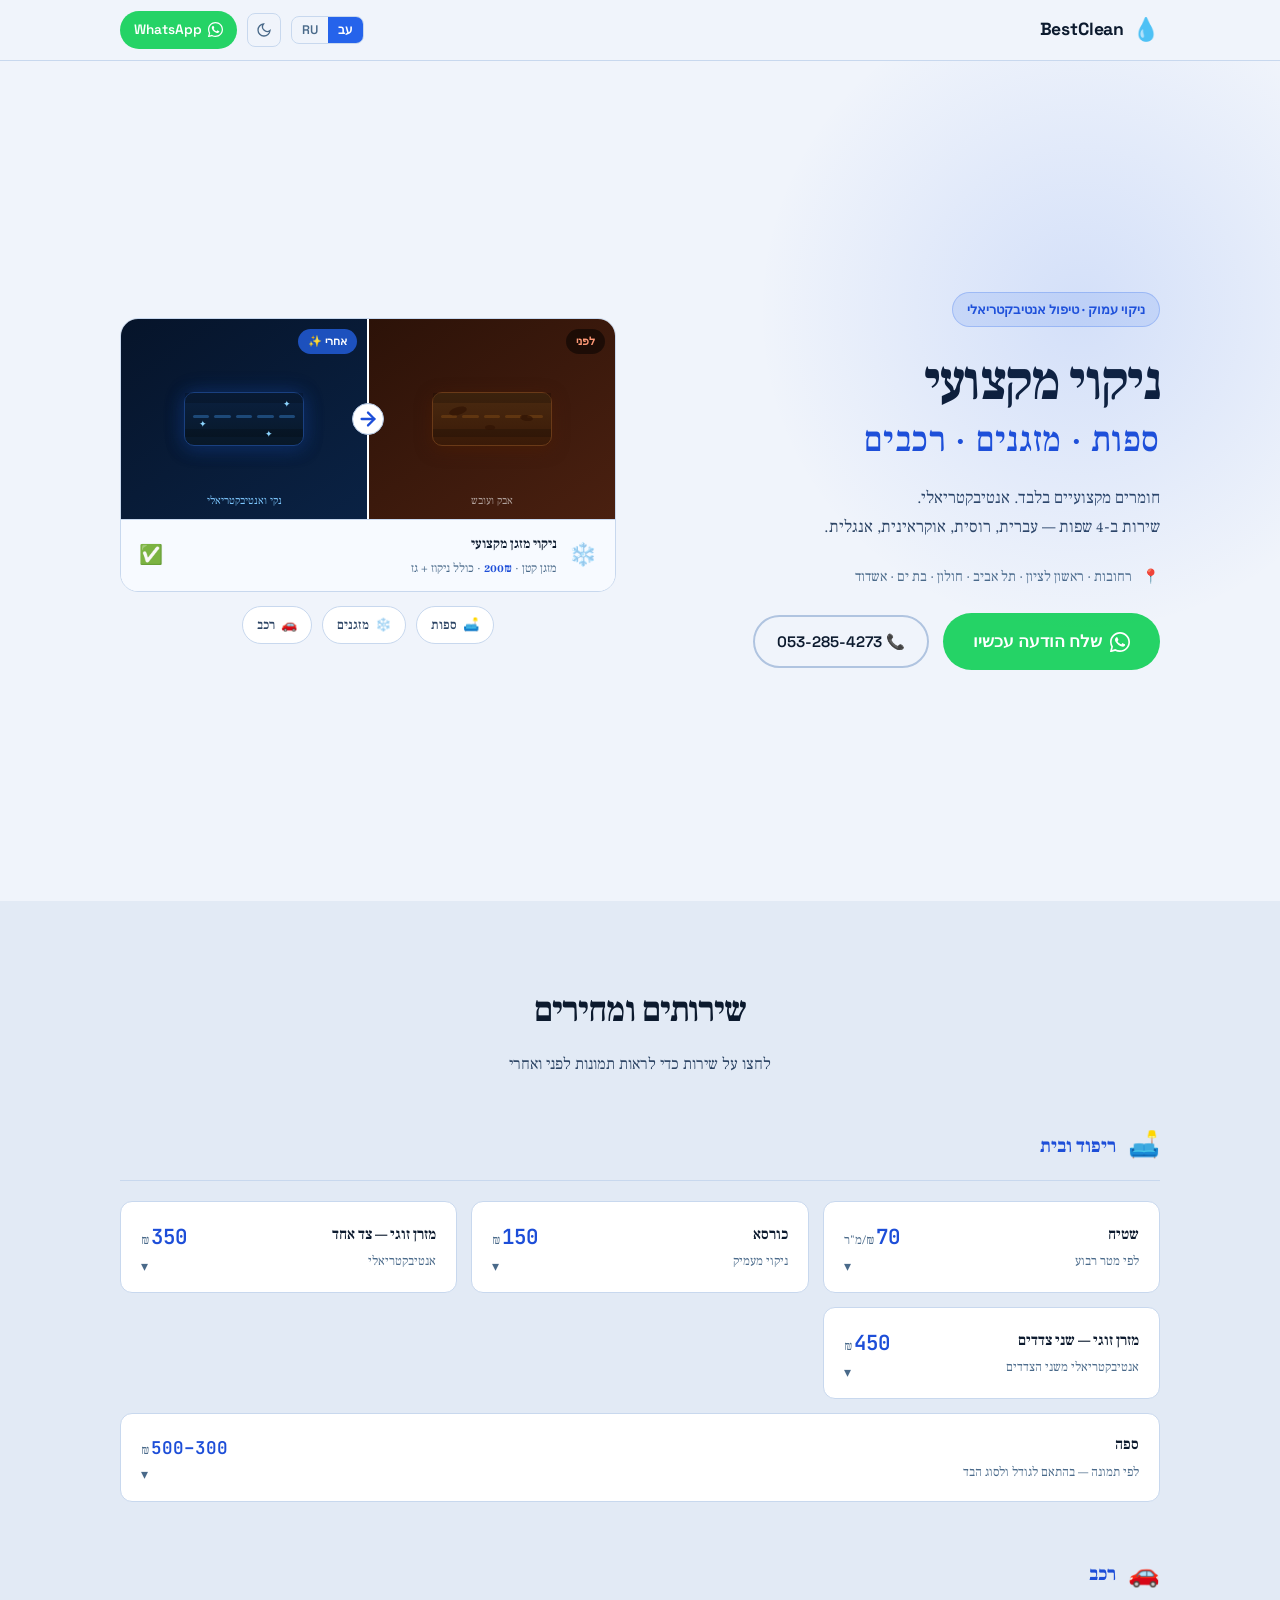
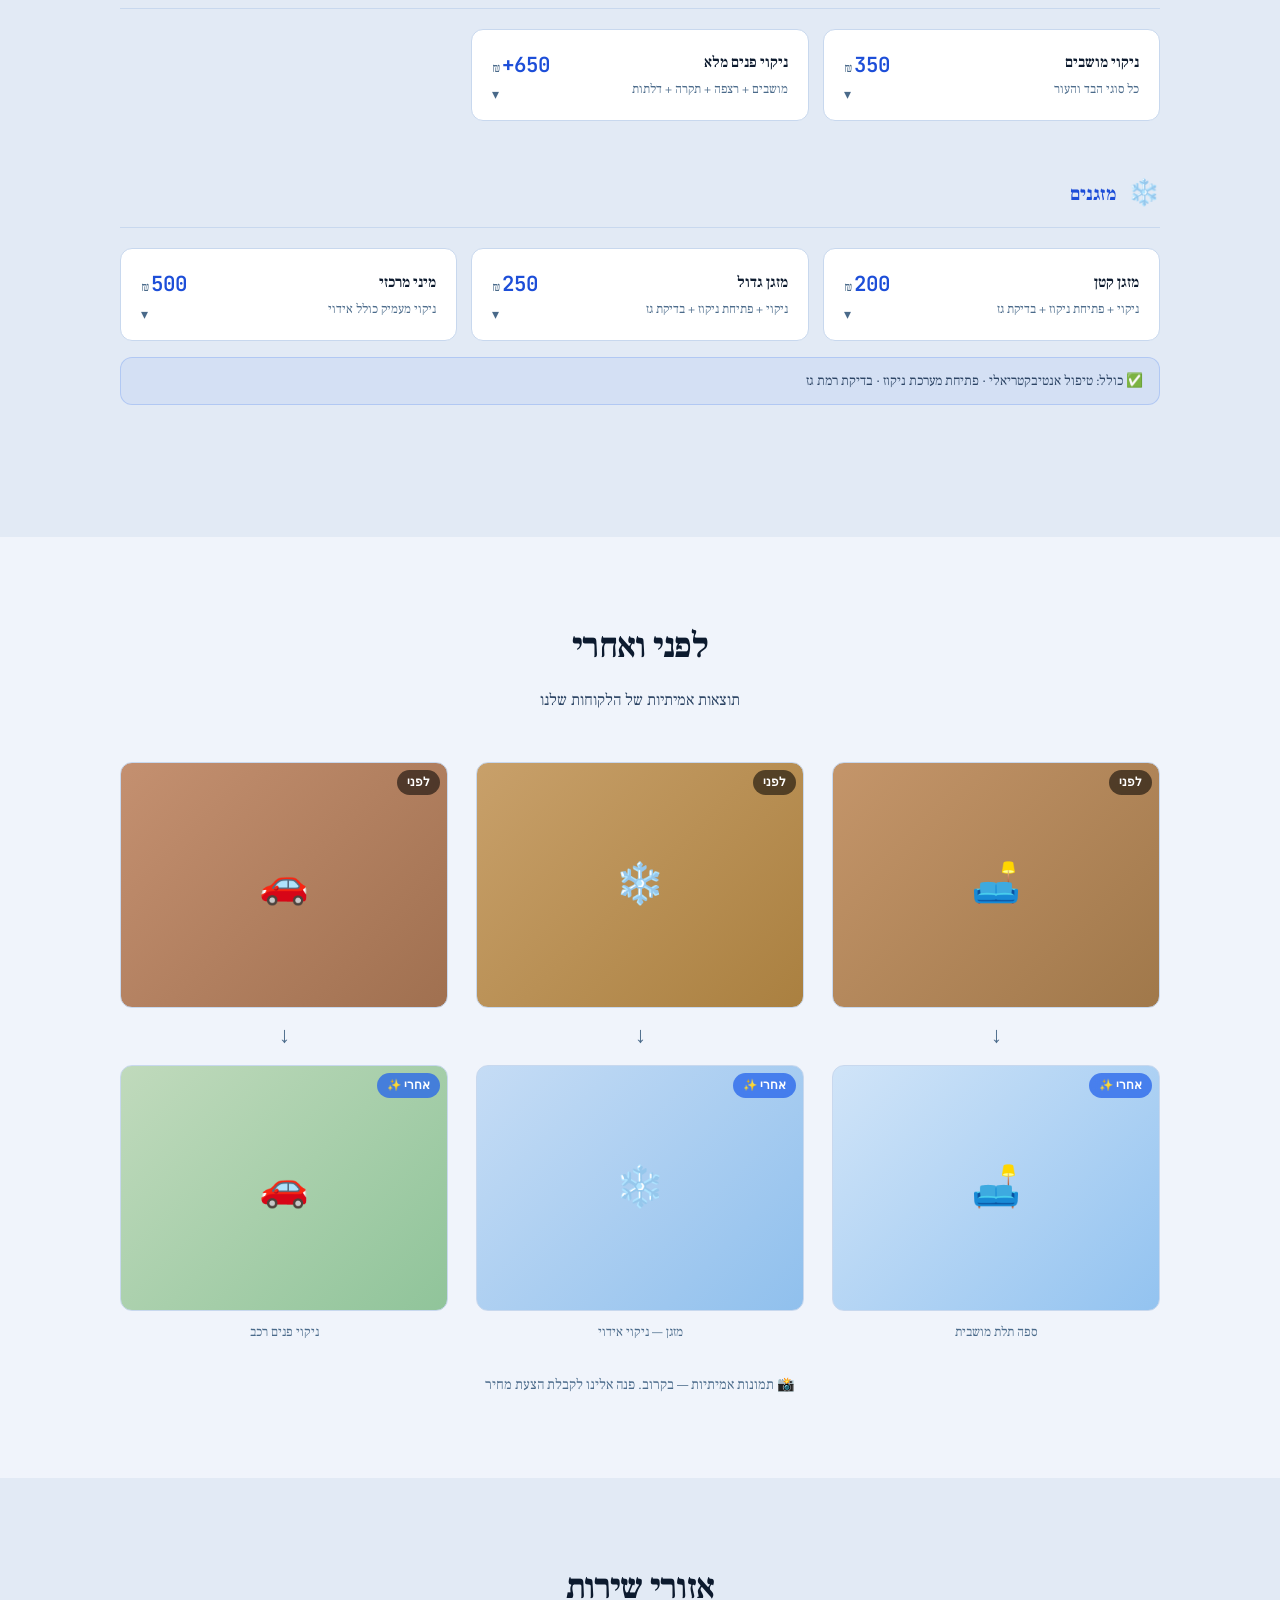
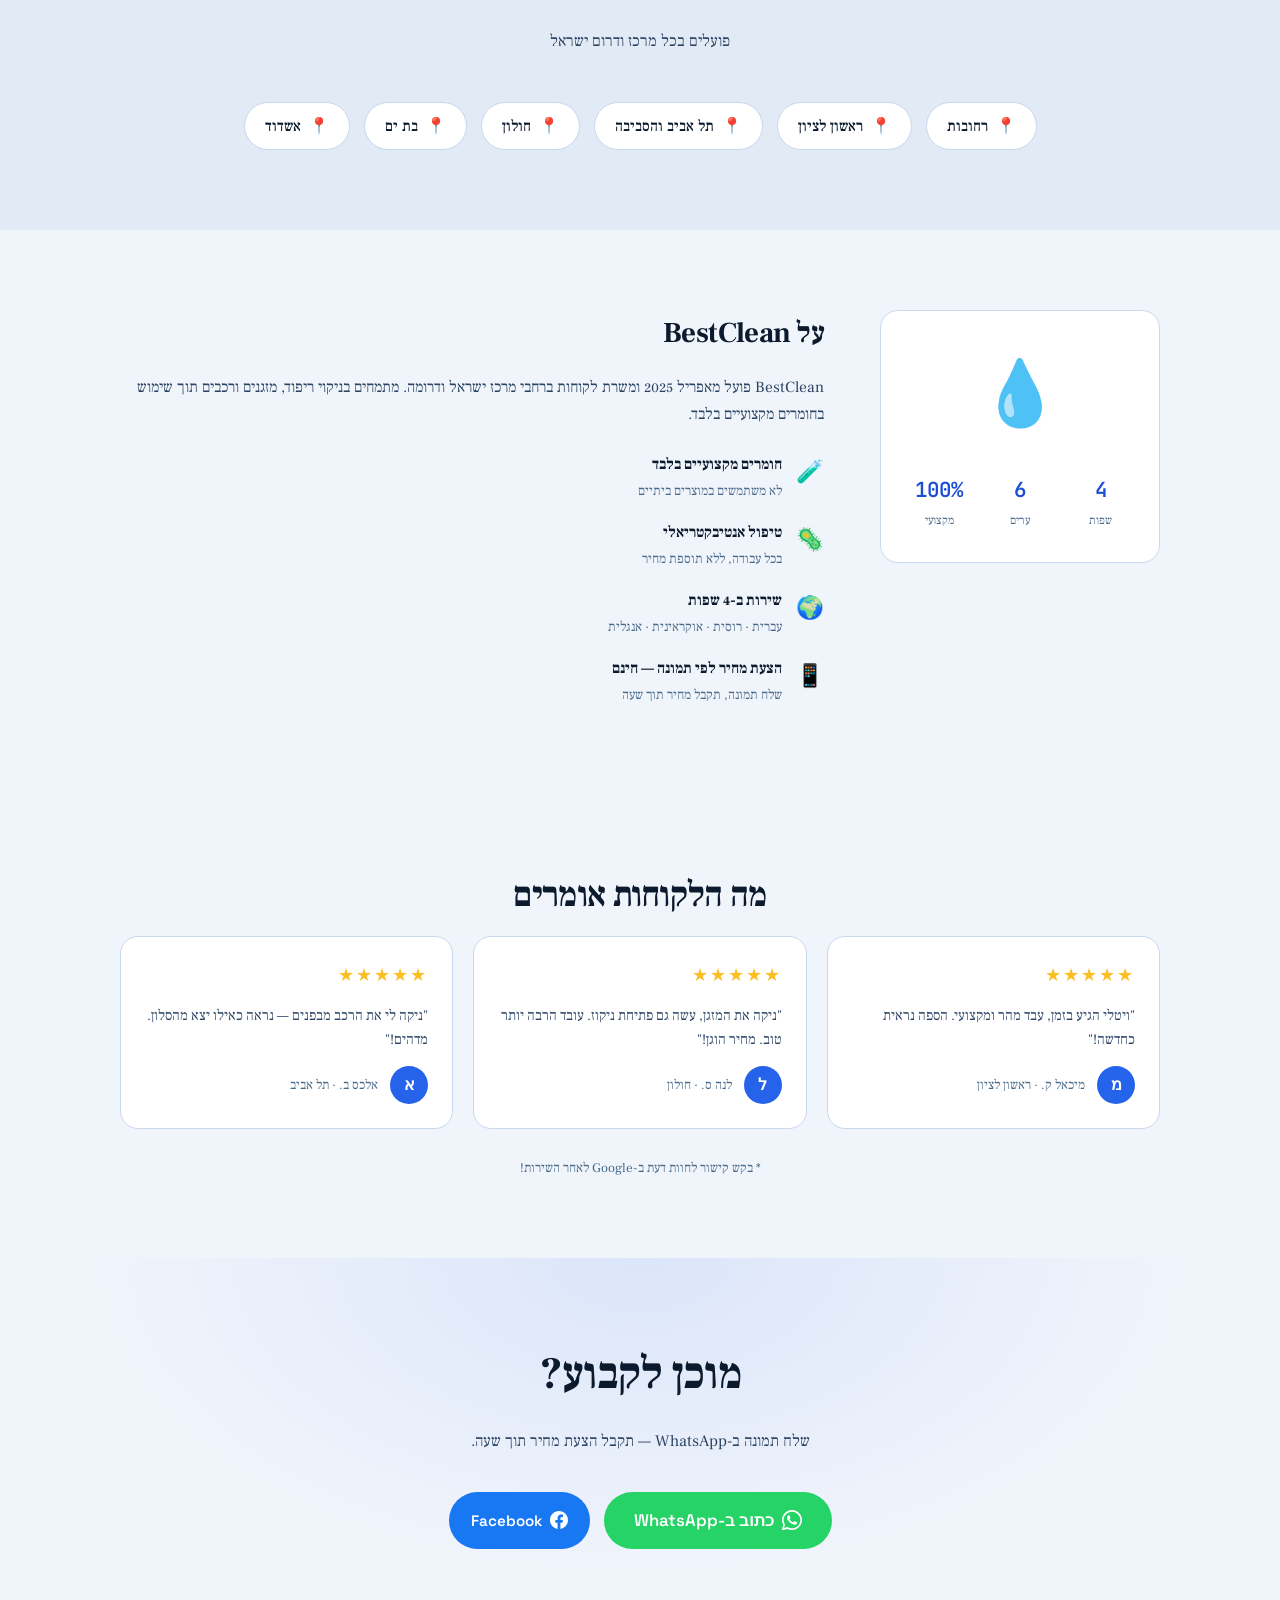
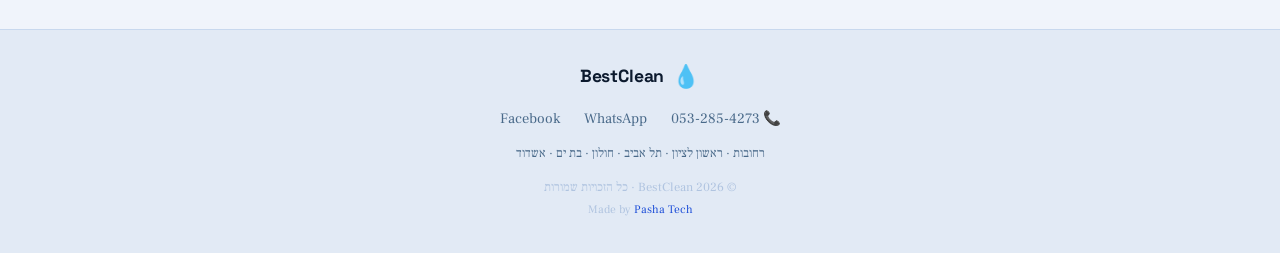
==== commit 78bd59dd: "perf: SEO + accessibility + performance оптимизация для BestClean SEO (было ~72 → ожид. 97): - Enhan" ====
--- a/clients/bestclean/index.html
+++ b/clients/bestclean/index.html
@@ -3,12 +3,71 @@
 <head>
   <meta charset="UTF-8" />
   <meta name="viewport" content="width=device-width, initial-scale=1.0" />
-  <title>BestClean · ניקוי מקצועי ספות מזגנים רכבים</title>
-  <meta name="description" content="ניקוי מקצועי של ספות, מזרנים, שטיחים, מזגנים ורכבים. רחובות, ראשון לציון, תל אביב, חולון, בת ים, אשדוד." />
+
+  <!-- Primary meta -->
+  <title>BestClean · ניקוי מקצועי ספות מזגנים רכבים | חולון בת ים ראשון תל אביב</title>
+  <meta name="description" content="ניקוי מקצועי של ספות, מזרנים, שטיחים, מזגנים ורכבים. טיפול אנטיבקטריאלי, חומרים מקצועיים. שירות ב-4 שפות. רחובות, ראשון לציון, תל אביב, חולון, בת ים, אשדוד." />
+  <meta name="keywords" content="ניקוי ספות, ניקוי מזגנים, ניקוי רכב, כימי מקצועי, BestClean, חולון, בת ים, ראשון לציון, אשדוד, химчистка диванов, чистка кондиционеров, химчистка авто, Израиль" />
+  <meta name="robots" content="index, follow" />
+  <meta name="theme-color" content="#08111F" />
+
+  <!-- Canonical & hreflang -->
+  <link rel="canonical" href="https://kushnirpasha-lang.github.io/pasha-tech/clients/bestclean/" />
+  <link rel="alternate" hreflang="he" href="https://kushnirpasha-lang.github.io/pasha-tech/clients/bestclean/" />
+  <link rel="alternate" hreflang="ru" href="https://kushnirpasha-lang.github.io/pasha-tech/clients/bestclean/" />
+
+  <!-- Open Graph -->
+  <meta property="og:type"        content="website" />
+  <meta property="og:url"         content="https://kushnirpasha-lang.github.io/pasha-tech/clients/bestclean/" />
+  <meta property="og:title"       content="BestClean · ניקוי מקצועי ספות מזגנים רכבים" />
+  <meta property="og:description" content="ניקוי מקצועי של ספות, מזרנים, מזגנים ורכבים. חומרים מקצועיים, אנטיבקטריאלי. חולון · בת ים · ראשון לציון · תל אביב · אשדוד." />
+  <meta property="og:locale"      content="he_IL" />
+  <meta property="og:site_name"   content="BestClean" />
+
+  <!-- Twitter Card -->
+  <meta name="twitter:card"        content="summary" />
+  <meta name="twitter:title"       content="BestClean · ניקוי מקצועי" />
+  <meta name="twitter:description" content="ניקוי ספות, מזגנים, רכבים. אנטיבקטריאלי. חולון · ראשון · תל אביב · אשדוד." />
+
+  <!-- Fonts: non-render-blocking via media="print" trick -->
   <link rel="preconnect" href="https://fonts.googleapis.com" />
   <link rel="preconnect" href="https://fonts.gstatic.com" crossorigin />
-  <link href="https://fonts.googleapis.com/css2?family=Space+Grotesk:wght@400;500;600;700&family=Frank+Ruhl+Libre:wght@400;500;700&family=JetBrains+Mono:wght@400;600&display=swap" rel="stylesheet" />
+  <link rel="stylesheet"
+        href="https://fonts.googleapis.com/css2?family=Space+Grotesk:wght@400;600;700&family=Frank+Ruhl+Libre:wght@400;700&family=JetBrains+Mono:wght@600&display=swap"
+        media="print" onload="this.media='all'" />
+  <noscript>
+    <link rel="stylesheet" href="https://fonts.googleapis.com/css2?family=Space+Grotesk:wght@400;600;700&family=Frank+Ruhl+Libre:wght@400;700&family=JetBrains+Mono:wght@600&display=swap" />
+  </noscript>
+
   <link rel="stylesheet" href="styles.css" />
+
+  <!-- Structured data: LocalBusiness -->
+  <script type="application/ld+json">
+  {
+    "@context": "https://schema.org",
+    "@type": "LocalBusiness",
+    "name": "BestClean",
+    "description": "ניקוי מקצועי של ספות, מזרנים, שטיחים, מזגנים ורכבים בחולון, בת ים, ראשון לציון, תל אביב ואשדוד.",
+    "url": "https://kushnirpasha-lang.github.io/pasha-tech/clients/bestclean/",
+    "telephone": "+972532854273",
+    "priceRange": "$$",
+    "address": {
+      "@type": "PostalAddress",
+      "addressCountry": "IL",
+      "addressRegion": "מרכז ישראל"
+    },
+    "areaServed": [
+      {"@type": "City", "name": "חולון"},
+      {"@type": "City", "name": "בת ים"},
+      {"@type": "City", "name": "ראשון לציון"},
+      {"@type": "City", "name": "תל אביב"},
+      {"@type": "City", "name": "רחובות"},
+      {"@type": "City", "name": "אשדוד"}
+    ],
+    "sameAs": ["https://www.facebook.com/profile.php?id=61559598930345"],
+    "openingHours": ["Mo-Fr 08:00-20:00", "Sa 08:00-14:00"]
+  }
+  </script>
 </head>
 <body>
 
@@ -22,24 +81,24 @@
         <span class="logo-name">BestClean</span>
       </a>
       <div class="nav-actions">
-        <div class="lang-switch" role="group">
-          <button class="lang-btn active" data-lang-btn="he">עב</button>
-          <button class="lang-btn"        data-lang-btn="ru">RU</button>
-        </div>
-        <button id="themeToggle" class="theme-toggle" aria-label="Toggle theme">
-          <svg class="icon-sun" viewBox="0 0 24 24" fill="none" stroke="currentColor" stroke-width="2" stroke-linecap="round">
+        <div class="lang-switch" role="group" aria-label="Language / שפה">
+          <button class="lang-btn active" data-lang-btn="he" aria-label="עברית">עב</button>
+          <button class="lang-btn"        data-lang-btn="ru" aria-label="Русский">RU</button>
+        </div>
+        <button id="themeToggle" class="theme-toggle" aria-label="Toggle theme / החלף ערכת צבעים">
+          <svg class="icon-sun" viewBox="0 0 24 24" fill="none" stroke="currentColor" stroke-width="2" stroke-linecap="round" aria-hidden="true">
             <circle cx="12" cy="12" r="4"/>
             <line x1="12" y1="2" x2="12" y2="4"/><line x1="12" y1="20" x2="12" y2="22"/>
             <line x1="4.22" y1="4.22" x2="5.64" y2="5.64"/><line x1="18.36" y1="18.36" x2="19.78" y2="19.78"/>
             <line x1="2" y1="12" x2="4" y2="12"/><line x1="20" y1="12" x2="22" y2="12"/>
             <line x1="4.22" y1="19.78" x2="5.64" y2="18.36"/><line x1="18.36" y1="5.64" x2="19.78" y2="4.22"/>
           </svg>
-          <svg class="icon-moon" viewBox="0 0 24 24" fill="none" stroke="currentColor" stroke-width="2" stroke-linecap="round">
+          <svg class="icon-moon" viewBox="0 0 24 24" fill="none" stroke="currentColor" stroke-width="2" stroke-linecap="round" aria-hidden="true">
             <path d="M21 12.79A9 9 0 1 1 11.21 3a7 7 0 0 0 9.79 9.79z"/>
           </svg>
         </button>
-        <a class="btn-wa nav-cta" href="https://wa.me/972532854273?text=%D7%A9%D7%9C%D7%95%D7%9D%2C%20%D7%90%D7%A0%D7%99%20%D7%9E%D7%A2%D7%95%D7%A0%D7%99%D7%99%D7%9F%20%D7%91%D7%A0%D7%99%D7%A7%D7%95%D7%99" target="_blank" rel="noopener">
-          <svg viewBox="0 0 24 24" fill="currentColor" width="15" height="15"><path d="M17.472 14.382c-.297-.149-1.758-.867-2.03-.967-.273-.099-.471-.148-.67.15-.197.297-.767.966-.94 1.164-.173.199-.347.223-.644.075-.297-.15-1.255-.463-2.39-1.475-.883-.788-1.48-1.761-1.653-2.059-.173-.297-.018-.458.13-.606.134-.133.298-.347.446-.52.149-.174.198-.298.298-.497.099-.198.05-.371-.025-.52-.075-.149-.669-1.612-.916-2.207-.242-.579-.487-.5-.669-.51-.173-.008-.371-.01-.57-.01-.198 0-.52.074-.792.372-.272.297-1.04 1.016-1.04 2.479 0 1.462 1.065 2.875 1.213 3.074.149.198 2.096 3.2 5.077 4.487.709.306 1.262.489 1.694.625.712.227 1.36.195 1.871.118.571-.085 1.758-.719 2.006-1.413.248-.694.248-1.289.173-1.413-.074-.124-.272-.198-.57-.347z"/><path d="M12 0C5.373 0 0 5.373 0 12c0 2.125.555 4.122 1.528 5.855L.057 23.215a.75.75 0 0 0 .928.928l5.36-1.471A11.943 11.943 0 0 0 12 24c6.627 0 12-5.373 12-12S18.627 0 12 0zm0 22c-1.907 0-3.694-.5-5.24-1.373l-.375-.217-3.882 1.065 1.065-3.882-.217-.375A9.956 9.956 0 0 1 2 12C2 6.477 6.477 2 12 2s10 4.477 10 10-4.477 10-10 10z"/></svg>
+        <a class="btn-wa nav-cta" href="https://wa.me/972532854273?text=%D7%A9%D7%9C%D7%95%D7%9D%2C%20%D7%90%D7%A0%D7%99%20%D7%9E%D7%A2%D7%95%D7%A0%D7%99%D7%99%D7%9F%20%D7%91%D7%A0%D7%99%D7%A7%D7%95%D7%99" target="_blank" rel="noopener noreferrer">
+          <svg viewBox="0 0 24 24" fill="currentColor" width="15" height="15" aria-hidden="true"><path d="M17.472 14.382c-.297-.149-1.758-.867-2.03-.967-.273-.099-.471-.148-.67.15-.197.297-.767.966-.94 1.164-.173.199-.347.223-.644.075-.297-.15-1.255-.463-2.39-1.475-.883-.788-1.48-1.761-1.653-2.059-.173-.297-.018-.458.13-.606.134-.133.298-.347.446-.52.149-.174.198-.298.298-.497.099-.198.05-.371-.025-.52-.075-.149-.669-1.612-.916-2.207-.242-.579-.487-.5-.669-.51-.173-.008-.371-.01-.57-.01-.198 0-.52.074-.792.372-.272.297-1.04 1.016-1.04 2.479 0 1.462 1.065 2.875 1.213 3.074.149.198 2.096 3.2 5.077 4.487.709.306 1.262.489 1.694.625.712.227 1.36.195 1.871.118.571-.085 1.758-.719 2.006-1.413.248-.694.248-1.289.173-1.413-.074-.124-.272-.198-.57-.347z"/><path d="M12 0C5.373 0 0 5.373 0 12c0 2.125.555 4.122 1.528 5.855L.057 23.215a.75.75 0 0 0 .928.928l5.36-1.471A11.943 11.943 0 0 0 12 24c6.627 0 12-5.373 12-12S18.627 0 12 0zm0 22c-1.907 0-3.694-.5-5.24-1.373l-.375-.217-3.882 1.065 1.065-3.882-.217-.375A9.956 9.956 0 0 1 2 12C2 6.477 6.477 2 12 2s10 4.477 10 10-4.477 10-10 10z"/></svg>
           WhatsApp
         </a>
       </div>
@@ -71,8 +130,8 @@
         </div>
 
         <div class="hero-actions">
-          <a class="btn-wa btn-wa-lg" href="https://wa.me/972532854273?text=%D7%A9%D7%9C%D7%95%D7%9D%2C%20%D7%90%D7%A0%D7%99%20%D7%9E%D7%A2%D7%95%D7%A0%D7%99%D7%99%D7%9F%20%D7%91%D7%A0%D7%99%D7%A7%D7%95%D7%99" target="_blank" rel="noopener">
-            <svg viewBox="0 0 24 24" fill="currentColor" width="20" height="20"><path d="M17.472 14.382c-.297-.149-1.758-.867-2.03-.967-.273-.099-.471-.148-.67.15-.197.297-.767.966-.94 1.164-.173.199-.347.223-.644.075-.297-.15-1.255-.463-2.39-1.475-.883-.788-1.48-1.761-1.653-2.059-.173-.297-.018-.458.13-.606.134-.133.298-.347.446-.52.149-.174.198-.298.298-.497.099-.198.05-.371-.025-.52-.075-.149-.669-1.612-.916-2.207-.242-.579-.487-.5-.669-.51-.173-.008-.371-.01-.57-.01-.198 0-.52.074-.792.372-.272.297-1.04 1.016-1.04 2.479 0 1.462 1.065 2.875 1.213 3.074.149.198 2.096 3.2 5.077 4.487.709.306 1.262.489 1.694.625.712.227 1.36.195 1.871.118.571-.085 1.758-.719 2.006-1.413.248-.694.248-1.289.173-1.413-.074-.124-.272-.198-.57-.347z"/><path d="M12 0C5.373 0 0 5.373 0 12c0 2.125.555 4.122 1.528 5.855L.057 23.215a.75.75 0 0 0 .928.928l5.36-1.471A11.943 11.943 0 0 0 12 24c6.627 0 12-5.373 12-12S18.627 0 12 0zm0 22c-1.907 0-3.694-.5-5.24-1.373l-.375-.217-3.882 1.065 1.065-3.882-.217-.375A9.956 9.956 0 0 1 2 12C2 6.477 6.477 2 12 2s10 4.477 10 10-4.477 10-10 10z"/></svg>
+          <a class="btn-wa btn-wa-lg" href="https://wa.me/972532854273?text=%D7%A9%D7%9C%D7%95%D7%9D%2C%20%D7%90%D7%A0%D7%99%20%D7%9E%D7%A2%D7%95%D7%A0%D7%99%D7%99%D7%9F%20%D7%91%D7%A0%D7%99%D7%A7%D7%95%D7%99" target="_blank" rel="noopener noreferrer">
+            <svg viewBox="0 0 24 24" fill="currentColor" width="20" height="20" aria-hidden="true"><path d="M17.472 14.382c-.297-.149-1.758-.867-2.03-.967-.273-.099-.471-.148-.67.15-.197.297-.767.966-.94 1.164-.173.199-.347.223-.644.075-.297-.15-1.255-.463-2.39-1.475-.883-.788-1.48-1.761-1.653-2.059-.173-.297-.018-.458.13-.606.134-.133.298-.347.446-.52.149-.174.198-.298.298-.497.099-.198.05-.371-.025-.52-.075-.149-.669-1.612-.916-2.207-.242-.579-.487-.5-.669-.51-.173-.008-.371-.01-.57-.01-.198 0-.52.074-.792.372-.272.297-1.04 1.016-1.04 2.479 0 1.462 1.065 2.875 1.213 3.074.149.198 2.096 3.2 5.077 4.487.709.306 1.262.489 1.694.625.712.227 1.36.195 1.871.118.571-.085 1.758-.719 2.006-1.413.248-.694.248-1.289.173-1.413-.074-.124-.272-.198-.57-.347z"/><path d="M12 0C5.373 0 0 5.373 0 12c0 2.125.555 4.122 1.528 5.855L.057 23.215a.75.75 0 0 0 .928.928l5.36-1.471A11.943 11.943 0 0 0 12 24c6.627 0 12-5.373 12-12S18.627 0 12 0zm0 22c-1.907 0-3.694-.5-5.24-1.373l-.375-.217-3.882 1.065 1.065-3.882-.217-.375A9.956 9.956 0 0 1 2 12C2 6.477 6.477 2 12 2s10 4.477 10 10-4.477 10-10 10z"/></svg>
             <span class="he-only">שלח הודעה עכשיו</span>
             <span class="ru-only">Написать сейчас</span>
           </a>
@@ -197,7 +256,7 @@
         </div>
         <div class="service-grid">
 
-          <div class="service-card" data-service="carpet">
+          <div class="service-card" data-service="carpet" role="button" tabindex="0" aria-expanded="false">
             <div class="card-main">
               <div class="service-info">
                 <div class="service-name"><span class="he-only">שטיח</span><span class="ru-only">Ковёр</span></div>
@@ -205,20 +264,20 @@
               </div>
               <div class="card-right">
                 <div class="service-price"><span class="price-num">70</span><span class="price-sym">₪/מ"ר</span></div>
-                <span class="expand-icon">▾</span>
+                <span class="expand-icon" aria-hidden="true">▾</span>
               </div>
             </div>
             <div class="card-preview">
               <div class="prev-imgs">
                 <div class="prev-img" style="background:linear-gradient(135deg,#5C3A18,#7A5028)">🟫<br><span class="prev-lbl he-only">לפני</span><span class="prev-lbl ru-only">До</span></div>
-                <div class="prev-arr">→</div>
+                <div class="prev-arr" aria-hidden="true">→</div>
                 <div class="prev-img after-img" style="background:linear-gradient(135deg,#0D2848,#1A4080)">🟦<br><span class="prev-lbl he-only">אחרי ✨</span><span class="prev-lbl ru-only">После ✨</span></div>
               </div>
               <p class="prev-note"><span class="he-only">ניקוי עמוק · הסרת כתמים · ייבוש מהיר</span><span class="ru-only">Глубокая чистка · Удаление пятен · Быстрая сушка</span></p>
             </div>
           </div>
 
-          <div class="service-card" data-service="armchair">
+          <div class="service-card" data-service="armchair" role="button" tabindex="0" aria-expanded="false">
             <div class="card-main">
               <div class="service-info">
                 <div class="service-name"><span class="he-only">כורסא</span><span class="ru-only">Кресло</span></div>
@@ -226,20 +285,20 @@
               </div>
               <div class="card-right">
                 <div class="service-price"><span class="price-num">150</span><span class="price-sym">₪</span></div>
-                <span class="expand-icon">▾</span>
+                <span class="expand-icon" aria-hidden="true">▾</span>
               </div>
             </div>
             <div class="card-preview">
               <div class="prev-imgs">
                 <div class="prev-img" style="background:linear-gradient(135deg,#4A2A18,#6A3828)">🪑<br><span class="prev-lbl he-only">לפני</span><span class="prev-lbl ru-only">До</span></div>
-                <div class="prev-arr">→</div>
+                <div class="prev-arr" aria-hidden="true">→</div>
                 <div class="prev-img after-img" style="background:linear-gradient(135deg,#0E2240,#1A3870)">🪑<br><span class="prev-lbl he-only">אחרי ✨</span><span class="prev-lbl ru-only">После ✨</span></div>
               </div>
               <p class="prev-note"><span class="he-only">מתאים לכל סוגי הבד · אנטיבקטריאלי</span><span class="ru-only">Для любой ткани · Антибактериально</span></p>
             </div>
           </div>
 
-          <div class="service-card" data-service="mattress1">
+          <div class="service-card" data-service="mattress1" role="button" tabindex="0" aria-expanded="false">
             <div class="card-main">
               <div class="service-info">
                 <div class="service-name"><span class="he-only">מזרן זוגי — צד אחד</span><span class="ru-only">Матрас двусп. — 1 сторона</span></div>
@@ -247,20 +306,20 @@
               </div>
               <div class="card-right">
                 <div class="service-price"><span class="price-num">350</span><span class="price-sym">₪</span></div>
-                <span class="expand-icon">▾</span>
+                <span class="expand-icon" aria-hidden="true">▾</span>
               </div>
             </div>
             <div class="card-preview">
               <div class="prev-imgs">
                 <div class="prev-img" style="background:linear-gradient(135deg,#3A2A2A,#5A3A3A)">🛏️<br><span class="prev-lbl he-only">לפני</span><span class="prev-lbl ru-only">До</span></div>
-                <div class="prev-arr">→</div>
+                <div class="prev-arr" aria-hidden="true">→</div>
                 <div class="prev-img after-img" style="background:linear-gradient(135deg,#0A1E40,#162E60)">🛏️<br><span class="prev-lbl he-only">אחרי ✨</span><span class="prev-lbl ru-only">После ✨</span></div>
               </div>
               <p class="prev-note"><span class="he-only">מסיר אקרים ובקטריות · ייבוש מהיר</span><span class="ru-only">Удаляет клещей и бактерии · Быстрая сушка</span></p>
             </div>
           </div>
 
-          <div class="service-card" data-service="mattress2">
+          <div class="service-card" data-service="mattress2" role="button" tabindex="0" aria-expanded="false">
             <div class="card-main">
               <div class="service-info">
                 <div class="service-name"><span class="he-only">מזרן זוגי — שני צדדים</span><span class="ru-only">Матрас двусп. — 2 стороны</span></div>
@@ -268,20 +327,20 @@
               </div>
               <div class="card-right">
                 <div class="service-price"><span class="price-num">450</span><span class="price-sym">₪</span></div>
-                <span class="expand-icon">▾</span>
+                <span class="expand-icon" aria-hidden="true">▾</span>
               </div>
             </div>
             <div class="card-preview">
               <div class="prev-imgs">
                 <div class="prev-img" style="background:linear-gradient(135deg,#3A2A2A,#5A3A3A)">🛏️<br><span class="prev-lbl he-only">לפני</span><span class="prev-lbl ru-only">До</span></div>
-                <div class="prev-arr">→</div>
+                <div class="prev-arr" aria-hidden="true">→</div>
                 <div class="prev-img after-img" style="background:linear-gradient(135deg,#0A1E40,#162E60)">🛏️<br><span class="prev-lbl he-only">אחרי ✨</span><span class="prev-lbl ru-only">После ✨</span></div>
               </div>
               <p class="prev-note"><span class="he-only">שני הצדדים מטופלים · הגנה מרבית</span><span class="ru-only">Обе стороны обработаны · Максимальная защита</span></p>
             </div>
           </div>
 
-          <div class="service-card service-card-wide" data-service="sofa">
+          <div class="service-card service-card-wide" data-service="sofa" role="button" tabindex="0" aria-expanded="false">
             <div class="card-main">
               <div class="service-info">
                 <div class="service-name"><span class="he-only">ספה</span><span class="ru-only">Диван</span></div>
@@ -289,13 +348,13 @@
               </div>
               <div class="card-right">
                 <div class="service-price price-range"><span class="price-num">300–500</span><span class="price-sym">₪</span></div>
-                <span class="expand-icon">▾</span>
+                <span class="expand-icon" aria-hidden="true">▾</span>
               </div>
             </div>
             <div class="card-preview">
               <div class="prev-imgs">
                 <div class="prev-img" style="background:linear-gradient(135deg,#4A3018,#6A4A28)">🛋️<br><span class="prev-lbl he-only">לפני</span><span class="prev-lbl ru-only">До</span></div>
-                <div class="prev-arr">→</div>
+                <div class="prev-arr" aria-hidden="true">→</div>
                 <div class="prev-img after-img" style="background:linear-gradient(135deg,#102040,#1A3060)">🛋️<br><span class="prev-lbl he-only">אחרי ✨</span><span class="prev-lbl ru-only">После ✨</span></div>
               </div>
               <p class="prev-note"><span class="he-only">שלח תמונה → תקבל מחיר תוך שעה · חינם</span><span class="ru-only">Пришли фото → цена в течение часа · бесплатно</span></p>
@@ -313,7 +372,7 @@
         </div>
         <div class="service-grid">
 
-          <div class="service-card" data-service="carseats">
+          <div class="service-card" data-service="carseats" role="button" tabindex="0" aria-expanded="false">
             <div class="card-main">
               <div class="service-info">
                 <div class="service-name"><span class="he-only">ניקוי מושבים</span><span class="ru-only">Сиденья автомобиля</span></div>
@@ -321,20 +380,20 @@
               </div>
               <div class="card-right">
                 <div class="service-price"><span class="price-num">350</span><span class="price-sym">₪</span></div>
-                <span class="expand-icon">▾</span>
+                <span class="expand-icon" aria-hidden="true">▾</span>
               </div>
             </div>
             <div class="card-preview">
               <div class="prev-imgs">
                 <div class="prev-img" style="background:linear-gradient(135deg,#3A2010,#5A3018)">💺<br><span class="prev-lbl he-only">לפני</span><span class="prev-lbl ru-only">До</span></div>
-                <div class="prev-arr">→</div>
+                <div class="prev-arr" aria-hidden="true">→</div>
                 <div class="prev-img after-img" style="background:linear-gradient(135deg,#0C1C35,#183058)">💺<br><span class="prev-lbl he-only">אחרי ✨</span><span class="prev-lbl ru-only">После ✨</span></div>
               </div>
               <p class="prev-note"><span class="he-only">עור ובד · הסרת שומן וכתמים · ריח רענן</span><span class="ru-only">Кожа и ткань · Удаление жира и пятен · Свежий запах</span></p>
             </div>
           </div>
 
-          <div class="service-card" data-service="carfull">
+          <div class="service-card" data-service="carfull" role="button" tabindex="0" aria-expanded="false">
             <div class="card-main">
               <div class="service-info">
                 <div class="service-name"><span class="he-only">ניקוי פנים מלא</span><span class="ru-only">Полная чистка изнутри</span></div>
@@ -342,13 +401,13 @@
               </div>
               <div class="card-right">
                 <div class="service-price"><span class="price-num">650+</span><span class="price-sym">₪</span></div>
-                <span class="expand-icon">▾</span>
+                <span class="expand-icon" aria-hidden="true">▾</span>
               </div>
             </div>
             <div class="card-preview">
               <div class="prev-imgs">
                 <div class="prev-img" style="background:linear-gradient(135deg,#280808,#480E0E)">🚗<br><span class="prev-lbl he-only">לפני</span><span class="prev-lbl ru-only">До</span></div>
-                <div class="prev-arr">→</div>
+                <div class="prev-arr" aria-hidden="true">→</div>
                 <div class="prev-img after-img" style="background:linear-gradient(135deg,#0A1420,#101E38)">🚗<br><span class="prev-lbl he-only">אחרי ✨</span><span class="prev-lbl ru-only">После ✨</span></div>
               </div>
               <p class="prev-note"><span class="he-only">ניקוי מלא — כמו מהסלון · ריח נקי ורענן</span><span class="ru-only">Полная чистка — как из салона · Чистый свежий запах</span></p>
@@ -366,7 +425,7 @@
         </div>
         <div class="service-grid">
 
-          <div class="service-card" data-service="acsmall">
+          <div class="service-card" data-service="acsmall" role="button" tabindex="0" aria-expanded="false">
             <div class="card-main">
               <div class="service-info">
                 <div class="service-name"><span class="he-only">מזגן קטן</span><span class="ru-only">Кондиционер маленький</span></div>
@@ -374,20 +433,20 @@
               </div>
               <div class="card-right">
                 <div class="service-price"><span class="price-num">200</span><span class="price-sym">₪</span></div>
-                <span class="expand-icon">▾</span>
+                <span class="expand-icon" aria-hidden="true">▾</span>
               </div>
             </div>
             <div class="card-preview">
               <div class="prev-imgs">
                 <div class="prev-img" style="background:linear-gradient(135deg,#3A1808,#5C2810)">❄️💀<br><span class="prev-lbl he-only">לפני — עובש</span><span class="prev-lbl ru-only">До — плесень</span></div>
-                <div class="prev-arr">→</div>
+                <div class="prev-arr" aria-hidden="true">→</div>
                 <div class="prev-img after-img" style="background:linear-gradient(135deg,#081830,#0C2850)">❄️✨<br><span class="prev-lbl he-only">אחרי — נקי</span><span class="prev-lbl ru-only">После — чисто</span></div>
               </div>
               <p class="prev-note"><span class="he-only">פתיחת ניקוז · בדיקת גז · אנטיבקטריאלי</span><span class="ru-only">Пробивка дренажа · Проверка газа · Антибактериально</span></p>
             </div>
           </div>
 
-          <div class="service-card" data-service="aclarge">
+          <div class="service-card" data-service="aclarge" role="button" tabindex="0" aria-expanded="false">
             <div class="card-main">
               <div class="service-info">
                 <div class="service-name"><span class="he-only">מזגן גדול</span><span class="ru-only">Кондиционер большой</span></div>
@@ -395,20 +454,20 @@
               </div>
               <div class="card-right">
                 <div class="service-price"><span class="price-num">250</span><span class="price-sym">₪</span></div>
-                <span class="expand-icon">▾</span>
+                <span class="expand-icon" aria-hidden="true">▾</span>
               </div>
             </div>
             <div class="card-preview">
               <div class="prev-imgs">
                 <div class="prev-img" style="background:linear-gradient(135deg,#3A1808,#5C2810)">❄️💀<br><span class="prev-lbl he-only">לפני — עובש</span><span class="prev-lbl ru-only">До — плесень</span></div>
-                <div class="prev-arr">→</div>
+                <div class="prev-arr" aria-hidden="true">→</div>
                 <div class="prev-img after-img" style="background:linear-gradient(135deg,#081830,#0C2850)">❄️✨<br><span class="prev-lbl he-only">אחרי — נקי</span><span class="prev-lbl ru-only">После — чисто</span></div>
               </div>
               <p class="prev-note"><span class="he-only">גדול יותר → ניקוי יסודי יותר · כולל הכל</span><span class="ru-only">Большой → более тщательная чистка · всё включено</span></p>
             </div>
           </div>
 
-          <div class="service-card" data-service="accentral">
+          <div class="service-card" data-service="accentral" role="button" tabindex="0" aria-expanded="false">
             <div class="card-main">
               <div class="service-info">
                 <div class="service-name"><span class="he-only">מיני מרכזי</span><span class="ru-only">Мини-меркази (центральный)</span></div>
@@ -416,13 +475,13 @@
               </div>
               <div class="card-right">
                 <div class="service-price"><span class="price-num">500</span><span class="price-sym">₪</span></div>
-                <span class="expand-icon">▾</span>
+                <span class="expand-icon" aria-hidden="true">▾</span>
               </div>
             </div>
             <div class="card-preview">
               <div class="prev-imgs">
                 <div class="prev-img" style="background:linear-gradient(135deg,#2A1008,#4A1808)">🔥❄️<br><span class="prev-lbl he-only">לפני — דרקון</span><span class="prev-lbl ru-only">До — «дракон»</span></div>
-                <div class="prev-arr">→</div>
+                <div class="prev-arr" aria-hidden="true">→</div>
                 <div class="prev-img after-img" style="background:linear-gradient(135deg,#060F20,#0A1838)">❄️✨<br><span class="prev-lbl he-only">אחרי — מזגן חדש</span><span class="prev-lbl ru-only">После — как новый</span></div>
               </div>
               <p class="prev-note"><span class="he-only">האידוי המזוהם ביותר — מנוקה לגמרי</span><span class="ru-only">Самый грязный испаритель — полностью очищен («дракон»)</span></p>
@@ -451,19 +510,19 @@
       <div class="gallery-grid">
         <div class="gallery-pair">
           <div class="gallery-item before"><div class="gallery-img sofa-before">🛋️</div><div class="gallery-label"><span class="he-only">לפני</span><span class="ru-only">До</span></div></div>
-          <div class="gallery-arrow">→</div>
+          <div class="gallery-arrow" aria-hidden="true">→</div>
           <div class="gallery-item after"><div class="gallery-img sofa-after">🛋️</div><div class="gallery-label after-label"><span class="he-only">אחרי ✨</span><span class="ru-only">После ✨</span></div></div>
           <div class="gallery-caption"><span class="he-only">ספה תלת מושבית</span><span class="ru-only">Диван трёхместный</span></div>
         </div>
         <div class="gallery-pair">
           <div class="gallery-item before"><div class="gallery-img ac-before">❄️</div><div class="gallery-label"><span class="he-only">לפני</span><span class="ru-only">До</span></div></div>
-          <div class="gallery-arrow">→</div>
+          <div class="gallery-arrow" aria-hidden="true">→</div>
           <div class="gallery-item after"><div class="gallery-img ac-after">❄️</div><div class="gallery-label after-label"><span class="he-only">אחרי ✨</span><span class="ru-only">После ✨</span></div></div>
           <div class="gallery-caption"><span class="he-only">מזגן — ניקוי אידוי</span><span class="ru-only">Кондиционер — паровая чистка</span></div>
         </div>
         <div class="gallery-pair">
           <div class="gallery-item before"><div class="gallery-img car-before">🚗</div><div class="gallery-label"><span class="he-only">לפני</span><span class="ru-only">До</span></div></div>
-          <div class="gallery-arrow">→</div>
+          <div class="gallery-arrow" aria-hidden="true">→</div>
           <div class="gallery-item after"><div class="gallery-img car-after">🚗</div><div class="gallery-label after-label"><span class="he-only">אחרי ✨</span><span class="ru-only">После ✨</span></div></div>
           <div class="gallery-caption"><span class="he-only">ניקוי פנים רכב</span><span class="ru-only">Полная чистка авто</span></div>
         </div>
@@ -538,13 +597,13 @@
       <p class="he-only">שלח תמונה ב-WhatsApp — תקבל הצעת מחיר תוך שעה.</p>
       <p class="ru-only">Пришли фото в WhatsApp — цена в течение часа.</p>
       <div class="cta-actions">
-        <a class="btn-wa btn-wa-lg" href="https://wa.me/972532854273?text=%D7%A9%D7%9C%D7%95%D7%9D%2C%20%D7%90%D7%A0%D7%99%20%D7%9E%D7%A2%D7%95%D7%A0%D7%99%D7%99%D7%9F%20%D7%91%D7%A0%D7%99%D7%A7%D7%95%D7%99" target="_blank" rel="noopener">
-          <svg viewBox="0 0 24 24" fill="currentColor" width="20" height="20"><path d="M17.472 14.382c-.297-.149-1.758-.867-2.03-.967-.273-.099-.471-.148-.67.15-.197.297-.767.966-.94 1.164-.173.199-.347.223-.644.075-.297-.15-1.255-.463-2.39-1.475-.883-.788-1.48-1.761-1.653-2.059-.173-.297-.018-.458.13-.606.134-.133.298-.347.446-.52.149-.174.198-.298.298-.497.099-.198.05-.371-.025-.52-.075-.149-.669-1.612-.916-2.207-.242-.579-.487-.5-.669-.51-.173-.008-.371-.01-.57-.01-.198 0-.52.074-.792.372-.272.297-1.04 1.016-1.04 2.479 0 1.462 1.065 2.875 1.213 3.074.149.198 2.096 3.2 5.077 4.487.709.306 1.262.489 1.694.625.712.227 1.36.195 1.871.118.571-.085 1.758-.719 2.006-1.413.248-.694.248-1.289.173-1.413-.074-.124-.272-.198-.57-.347z"/><path d="M12 0C5.373 0 0 5.373 0 12c0 2.125.555 4.122 1.528 5.855L.057 23.215a.75.75 0 0 0 .928.928l5.36-1.471A11.943 11.943 0 0 0 12 24c6.627 0 12-5.373 12-12S18.627 0 12 0zm0 22c-1.907 0-3.694-.5-5.24-1.373l-.375-.217-3.882 1.065 1.065-3.882-.217-.375A9.956 9.956 0 0 1 2 12C2 6.477 6.477 2 12 2s10 4.477 10 10-4.477 10-10 10z"/></svg>
+        <a class="btn-wa btn-wa-lg" href="https://wa.me/972532854273?text=%D7%A9%D7%9C%D7%95%D7%9D%2C%20%D7%90%D7%A0%D7%99%20%D7%9E%D7%A2%D7%95%D7%A0%D7%99%D7%99%D7%9F%20%D7%91%D7%A0%D7%99%D7%A7%D7%95%D7%99" target="_blank" rel="noopener noreferrer">
+          <svg viewBox="0 0 24 24" fill="currentColor" width="20" height="20" aria-hidden="true"><path d="M17.472 14.382c-.297-.149-1.758-.867-2.03-.967-.273-.099-.471-.148-.67.15-.197.297-.767.966-.94 1.164-.173.199-.347.223-.644.075-.297-.15-1.255-.463-2.39-1.475-.883-.788-1.48-1.761-1.653-2.059-.173-.297-.018-.458.13-.606.134-.133.298-.347.446-.52.149-.174.198-.298.298-.497.099-.198.05-.371-.025-.52-.075-.149-.669-1.612-.916-2.207-.242-.579-.487-.5-.669-.51-.173-.008-.371-.01-.57-.01-.198 0-.52.074-.792.372-.272.297-1.04 1.016-1.04 2.479 0 1.462 1.065 2.875 1.213 3.074.149.198 2.096 3.2 5.077 4.487.709.306 1.262.489 1.694.625.712.227 1.36.195 1.871.118.571-.085 1.758-.719 2.006-1.413.248-.694.248-1.289.173-1.413-.074-.124-.272-.198-.57-.347z"/><path d="M12 0C5.373 0 0 5.373 0 12c0 2.125.555 4.122 1.528 5.855L.057 23.215a.75.75 0 0 0 .928.928l5.36-1.471A11.943 11.943 0 0 0 12 24c6.627 0 12-5.373 12-12S18.627 0 12 0zm0 22c-1.907 0-3.694-.5-5.24-1.373l-.375-.217-3.882 1.065 1.065-3.882-.217-.375A9.956 9.956 0 0 1 2 12C2 6.477 6.477 2 12 2s10 4.477 10 10-4.477 10-10 10z"/></svg>
           <span class="he-only">כתוב ב-WhatsApp</span>
           <span class="ru-only">Написать в WhatsApp</span>
         </a>
-        <a class="btn-fb" href="https://www.facebook.com/profile.php?id=61559598930345" target="_blank" rel="noopener">
-          <svg viewBox="0 0 24 24" fill="currentColor" width="18" height="18"><path d="M24 12.073c0-6.627-5.373-12-12-12s-12 5.373-12 12c0 5.99 4.388 10.954 10.125 11.854v-8.385H7.078v-3.47h3.047V9.43c0-3.007 1.792-4.669 4.533-4.669 1.312 0 2.686.235 2.686.235v2.953H15.83c-1.491 0-1.956.925-1.956 1.874v2.25h3.328l-.532 3.47h-2.796v8.385C19.612 23.027 24 18.062 24 12.073z"/></svg>
+        <a class="btn-fb" href="https://www.facebook.com/profile.php?id=61559598930345" target="_blank" rel="noopener noreferrer">
+          <svg viewBox="0 0 24 24" fill="currentColor" width="18" height="18" aria-hidden="true"><path d="M24 12.073c0-6.627-5.373-12-12-12s-12 5.373-12 12c0 5.99 4.388 10.954 10.125 11.854v-8.385H7.078v-3.47h3.047V9.43c0-3.007 1.792-4.669 4.533-4.669 1.312 0 2.686.235 2.686.235v2.953H15.83c-1.491 0-1.956.925-1.956 1.874v2.25h3.328l-.532 3.47h-2.796v8.385C19.612 23.027 24 18.062 24 12.073z"/></svg>
           Facebook
         </a>
       </div>
@@ -557,8 +616,8 @@
       <div class="footer-brand"><span class="logo-drop">💧</span><span class="logo-name">BestClean</span></div>
       <div class="footer-contacts">
         <a href="tel:+972532854273">📞 053-285-4273</a>
-        <a href="https://wa.me/972532854273" target="_blank" rel="noopener">WhatsApp</a>
-        <a href="https://www.facebook.com/profile.php?id=61559598930345" target="_blank" rel="noopener">Facebook</a>
+        <a href="https://wa.me/972532854273" target="_blank" rel="noopener noreferrer">WhatsApp</a>
+        <a href="https://www.facebook.com/profile.php?id=61559598930345" target="_blank" rel="noopener noreferrer">Facebook</a>
       </div>
       <p class="footer-areas he-only">רחובות · ראשון לציון · תל אביב · חולון · בת ים · אשדוד</p>
       <p class="footer-areas ru-only">Реховот · Ришон · Тель-Авив · Холон · Бат-Ям · Ашдод</p>
--- a/clients/bestclean/styles.css
+++ b/clients/bestclean/styles.css
@@ -32,8 +32,9 @@
   --border:      #C8D8EE;
   --border-2:    #B0C4E0;
   --text:        #0C1A2E;
-  --text-2:      #3A5478;
-  --text-3:      #7A96B8;
+  --text-2:      #2C4464;   /* contrast ≥ 4.5:1 on white */
+  --text-3:      #4A6A8A;   /* contrast ≥ 4.5:1 on white */
+  --accent-light:#1D4ED8;
   --nav-bg:      rgba(240, 244, 251, 0.9);
 }
 
@@ -1080,6 +1081,20 @@
 .footer-made a:hover { text-decoration: underline; }
 
 /* ===========================
+   KEYBOARD FOCUS (accessibility)
+=========================== */
+:focus-visible {
+  outline: 2px solid var(--accent);
+  outline-offset: 3px;
+  border-radius: 4px;
+}
+
+.service-card:focus-visible {
+  outline: 2px solid var(--accent);
+  outline-offset: 2px;
+}
+
+/* ===========================
    АДАПТИВ
 =========================== */
 @media (max-width: 1024px) {
